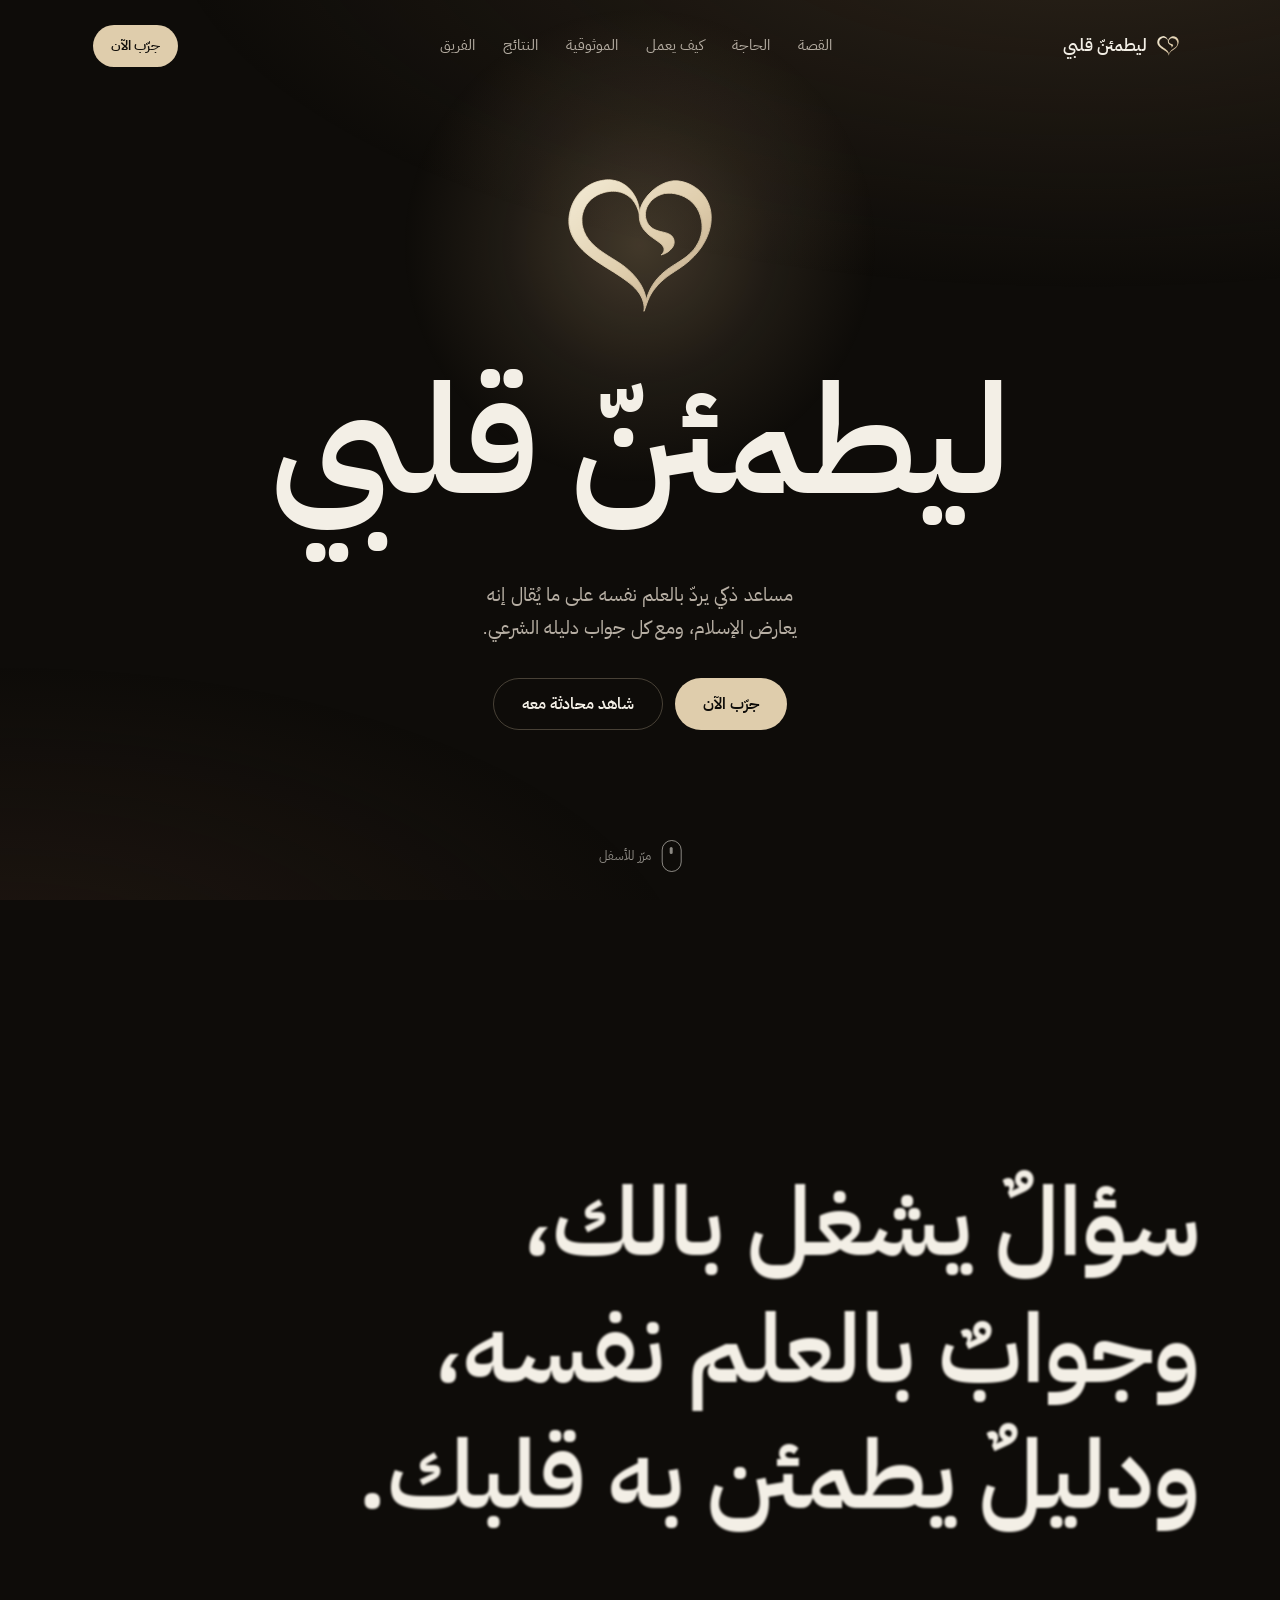
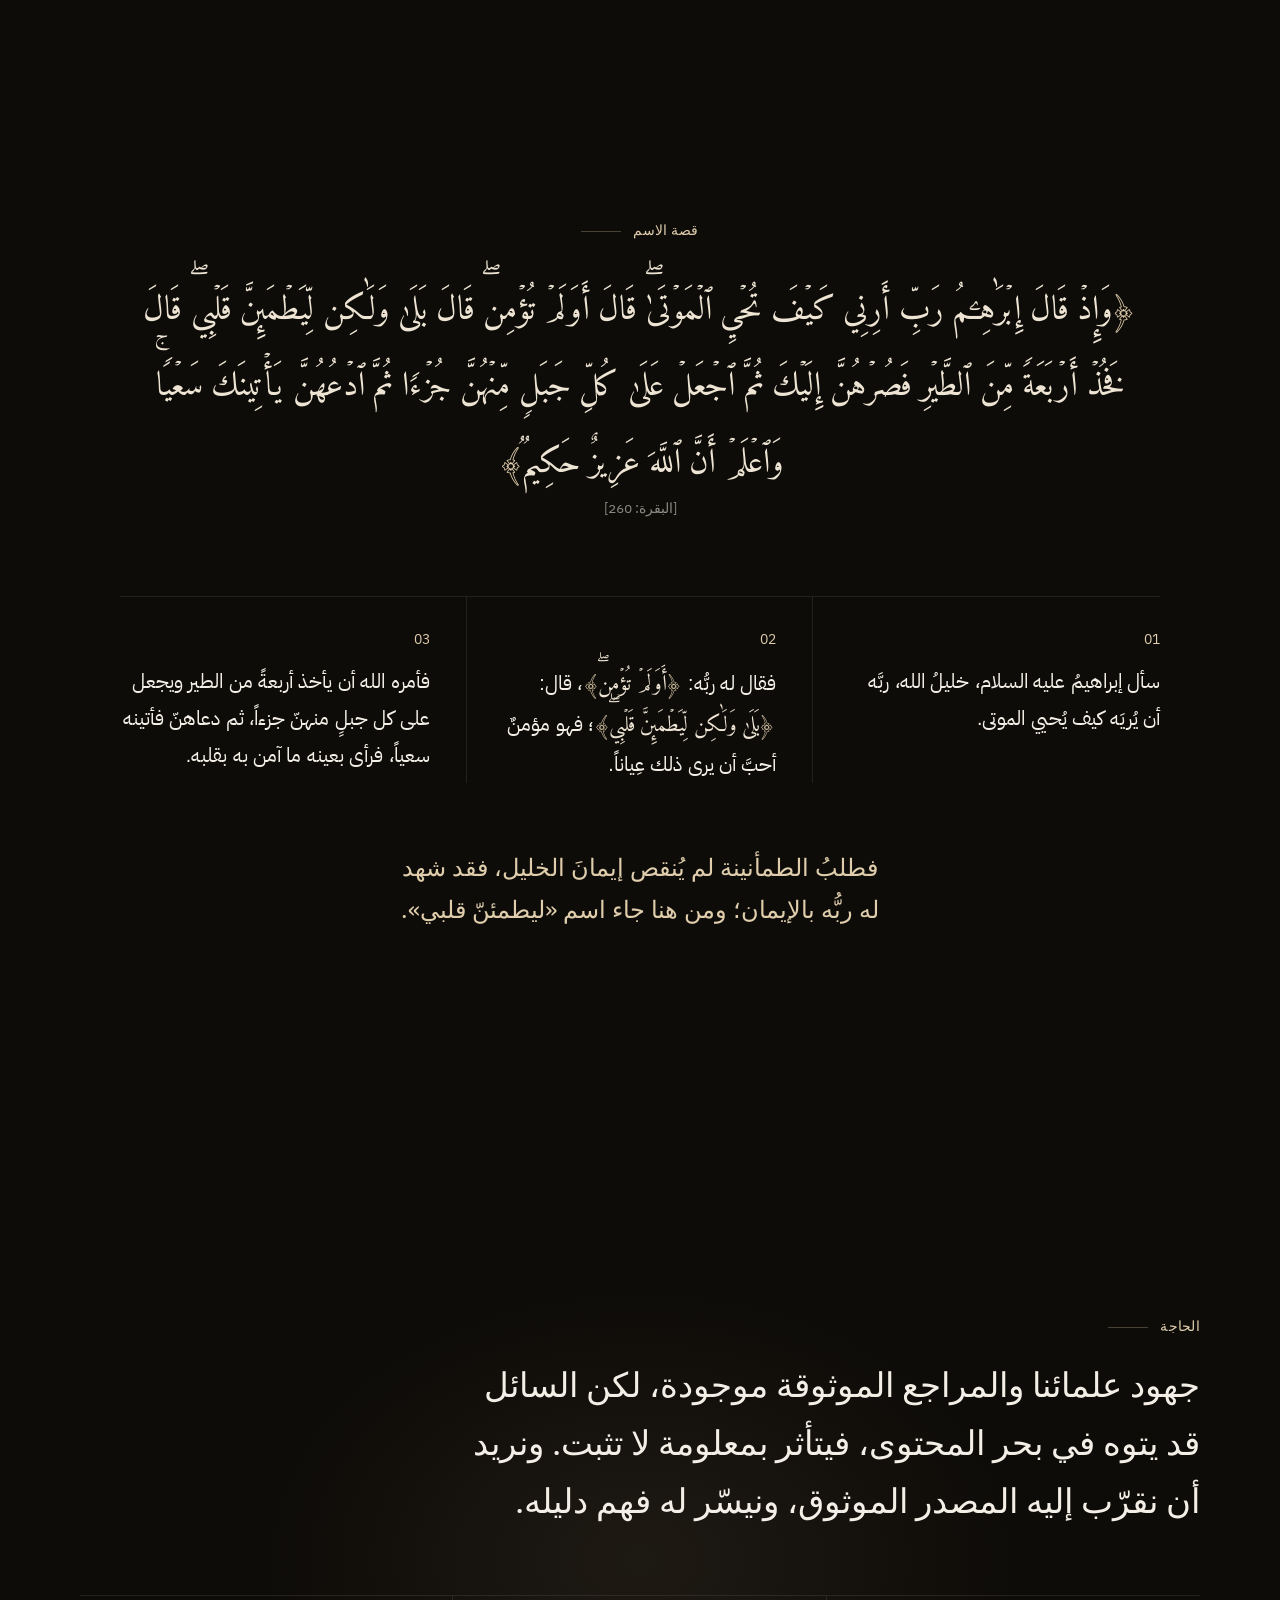
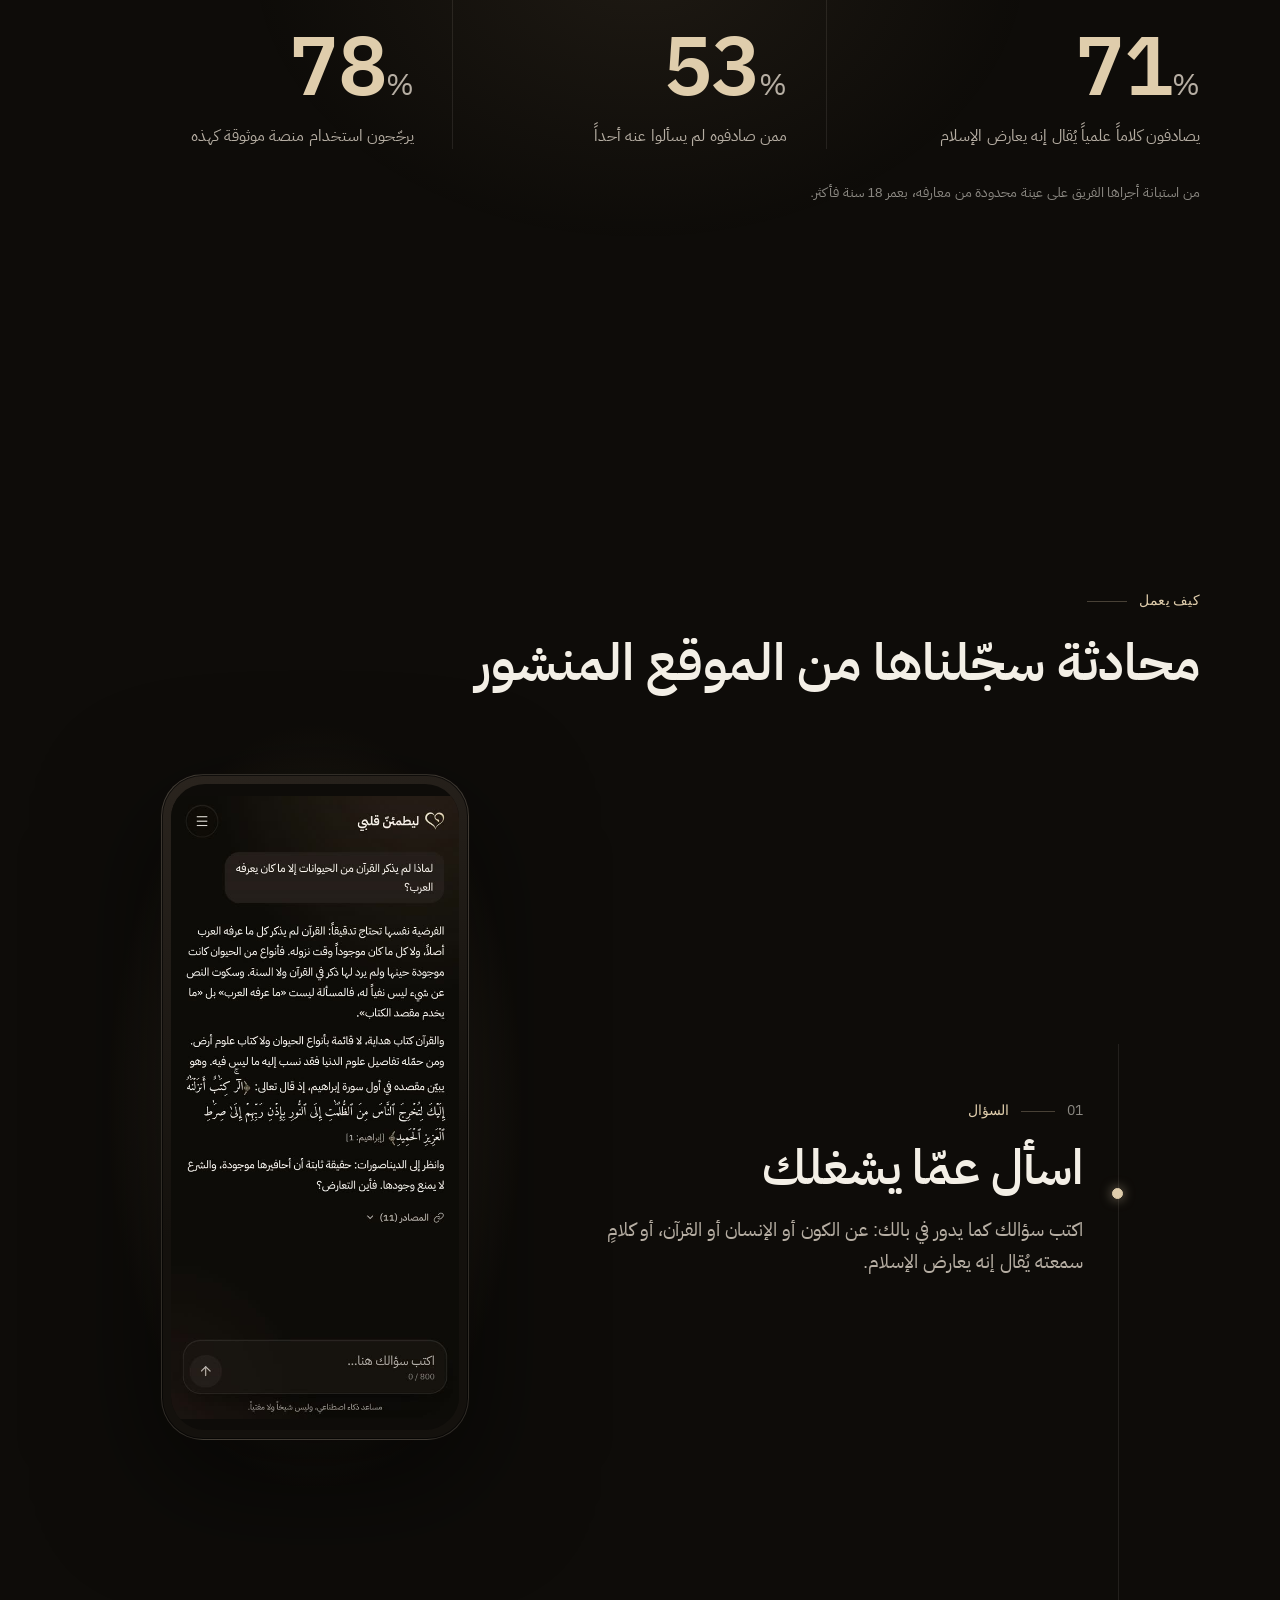
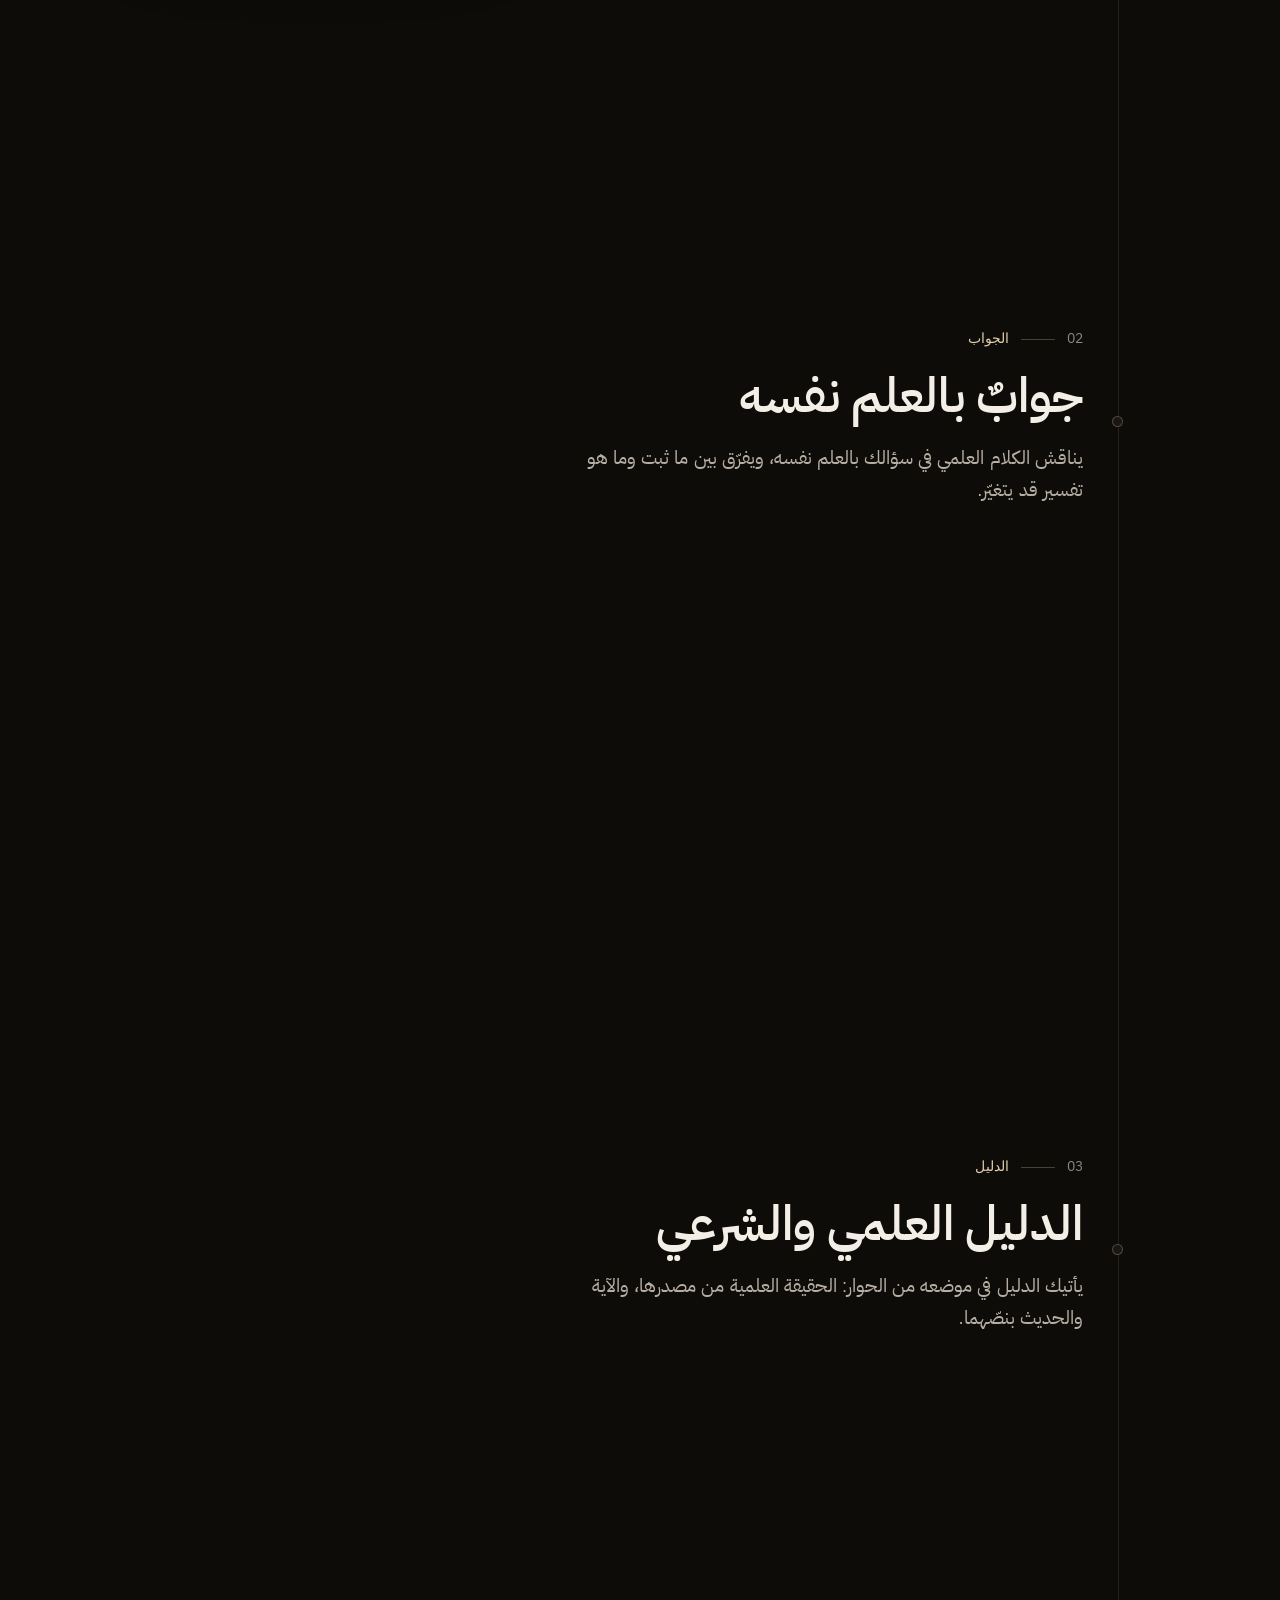
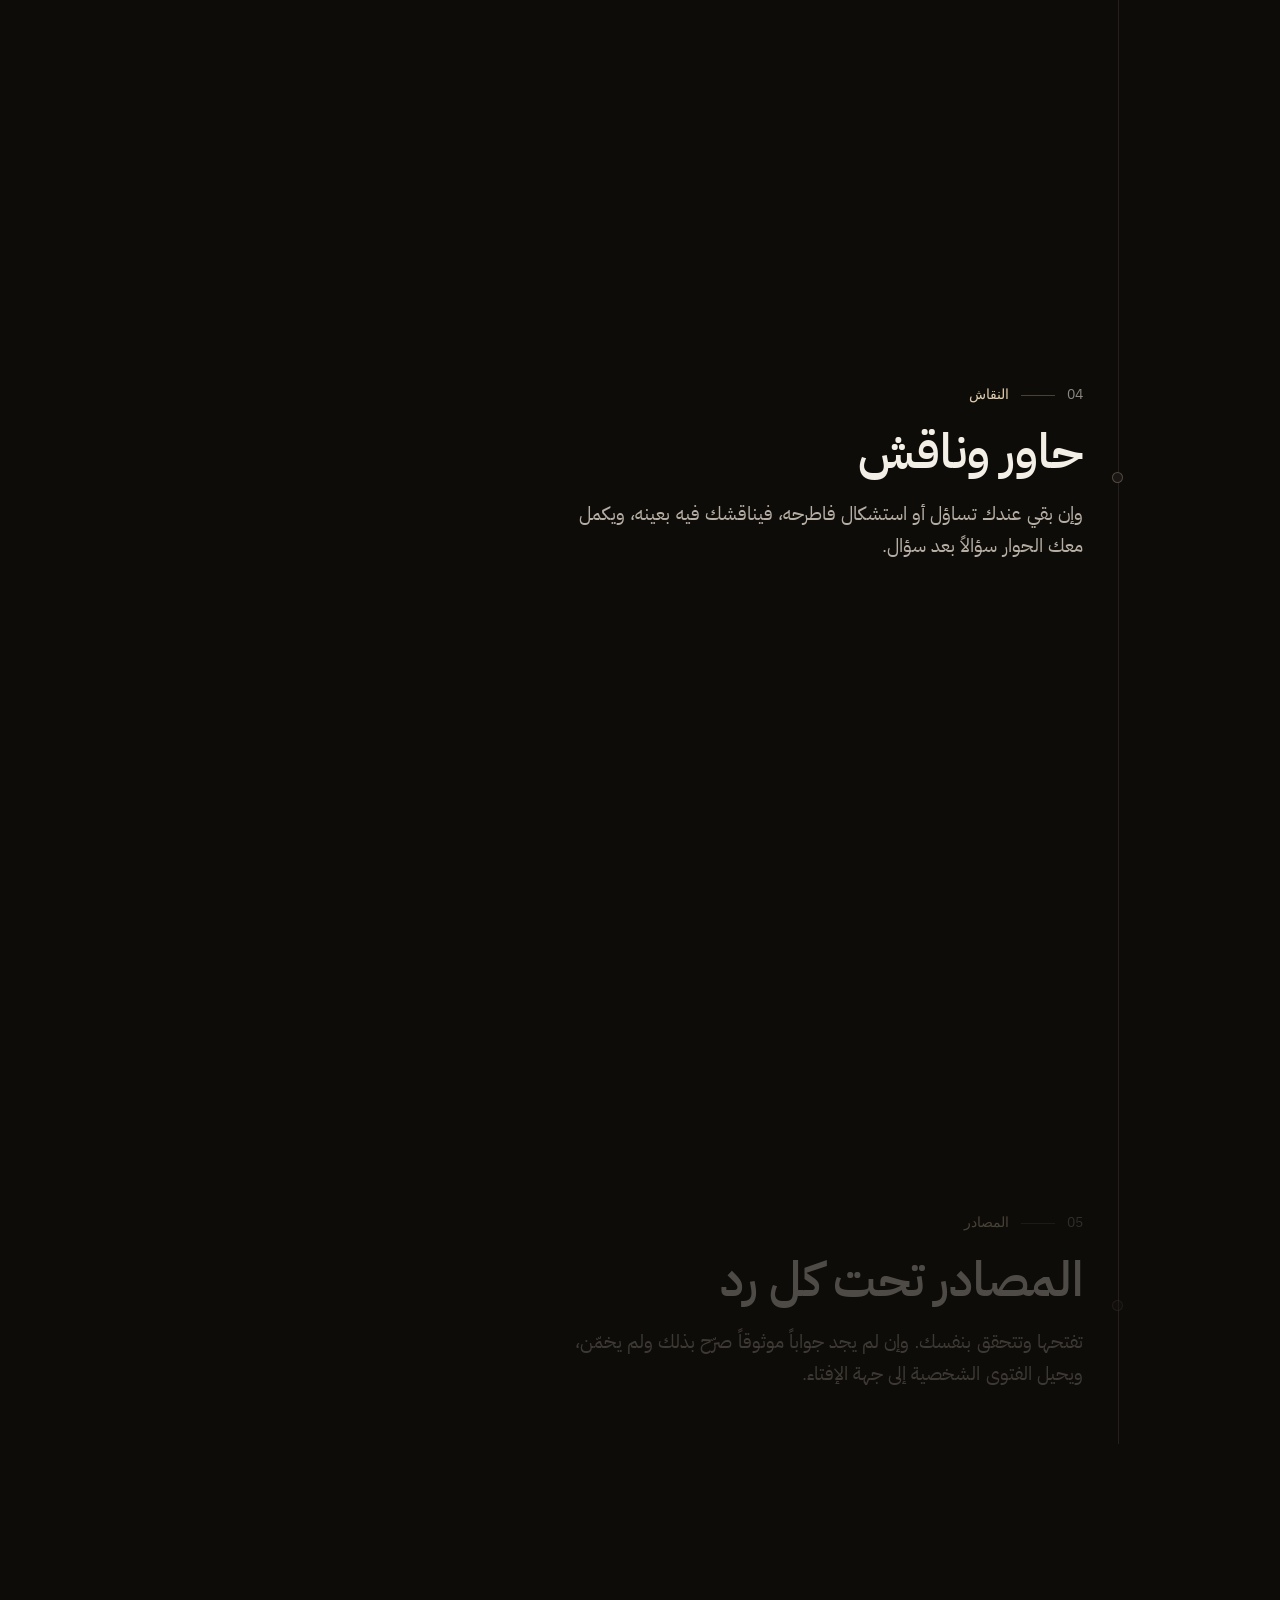
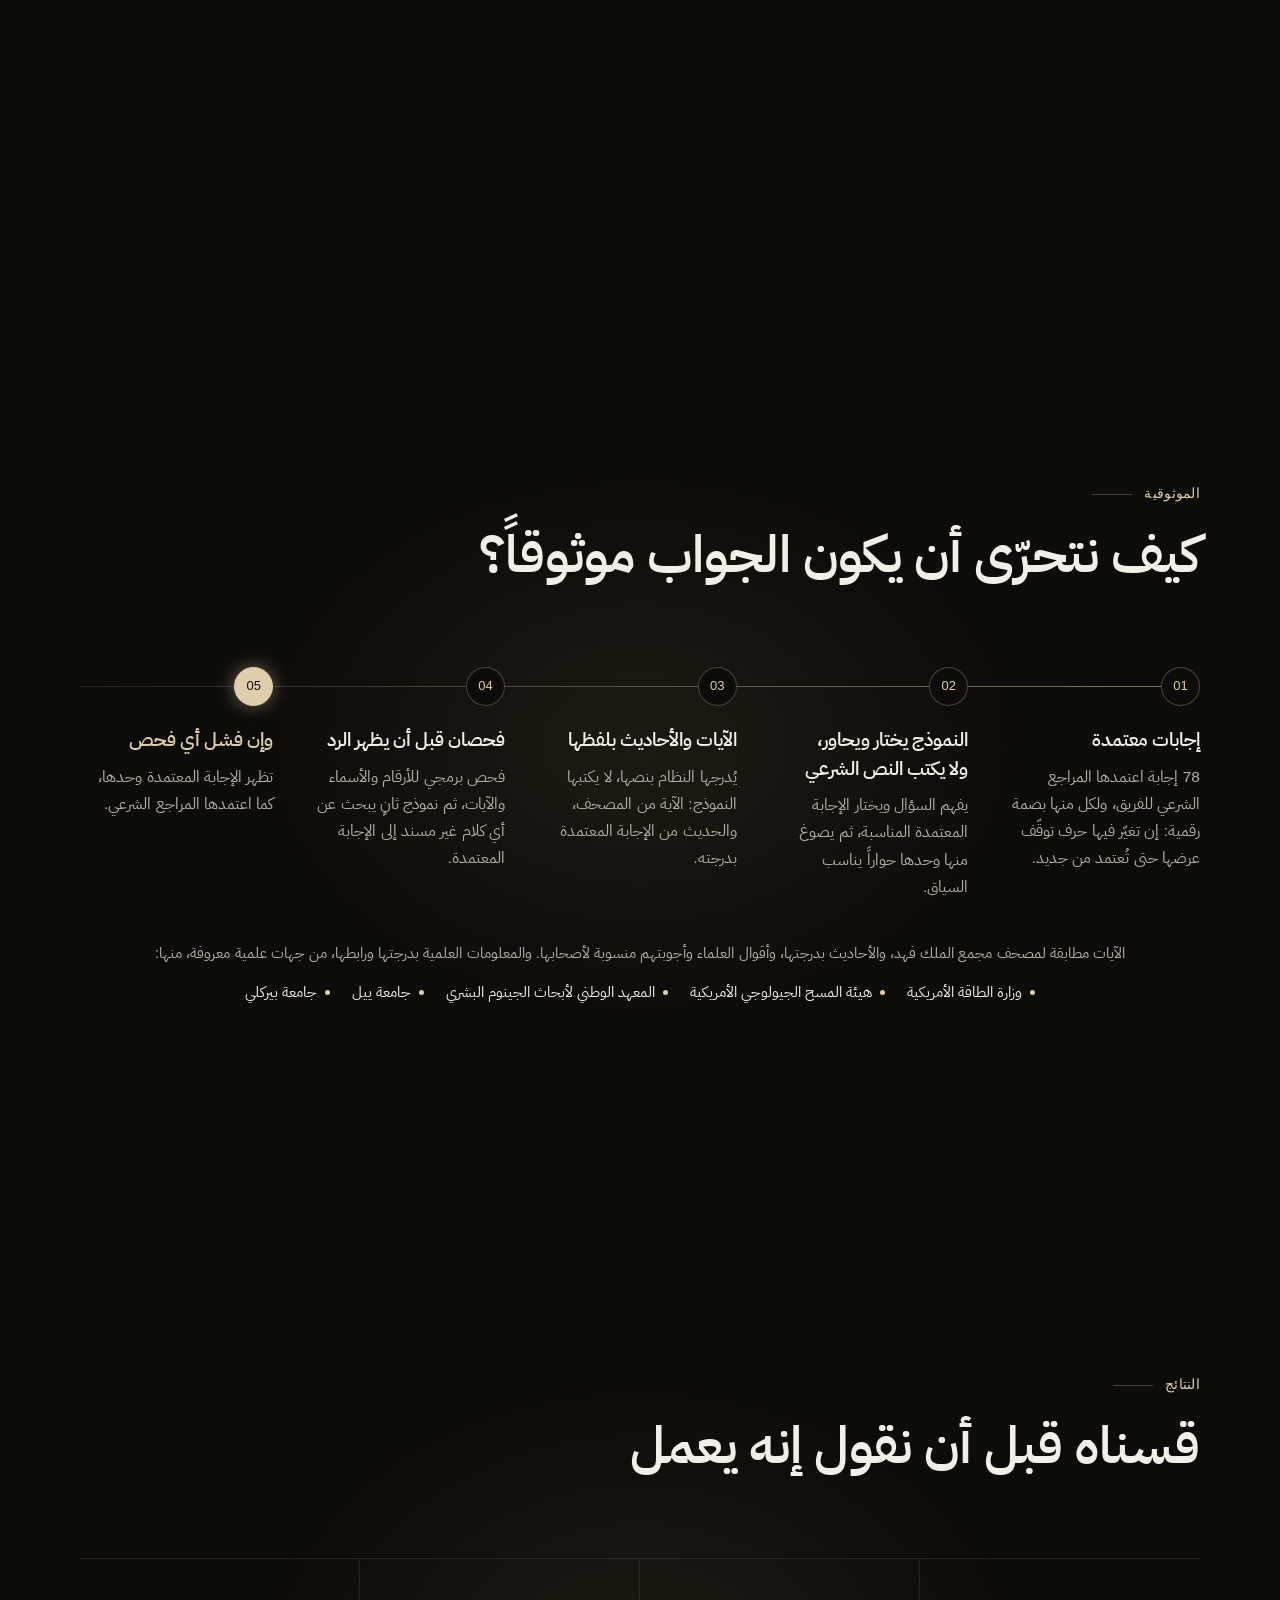
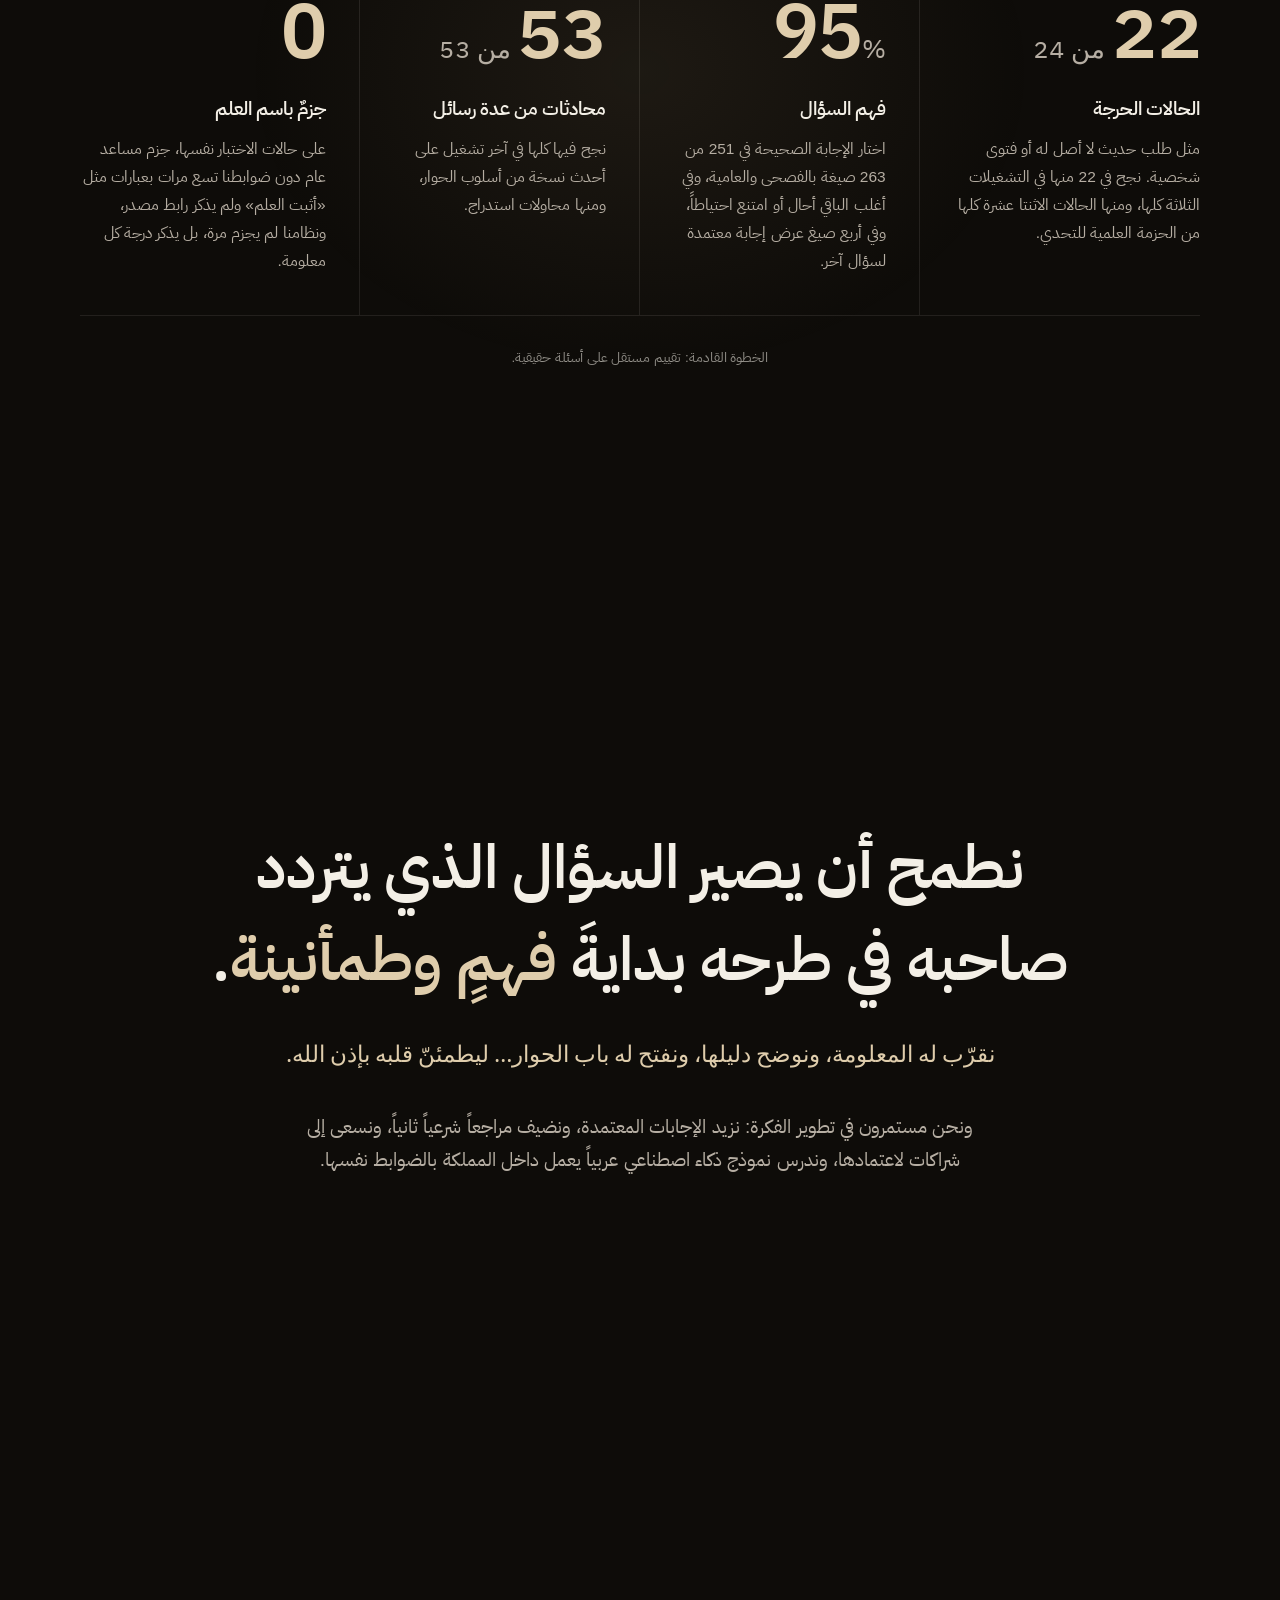
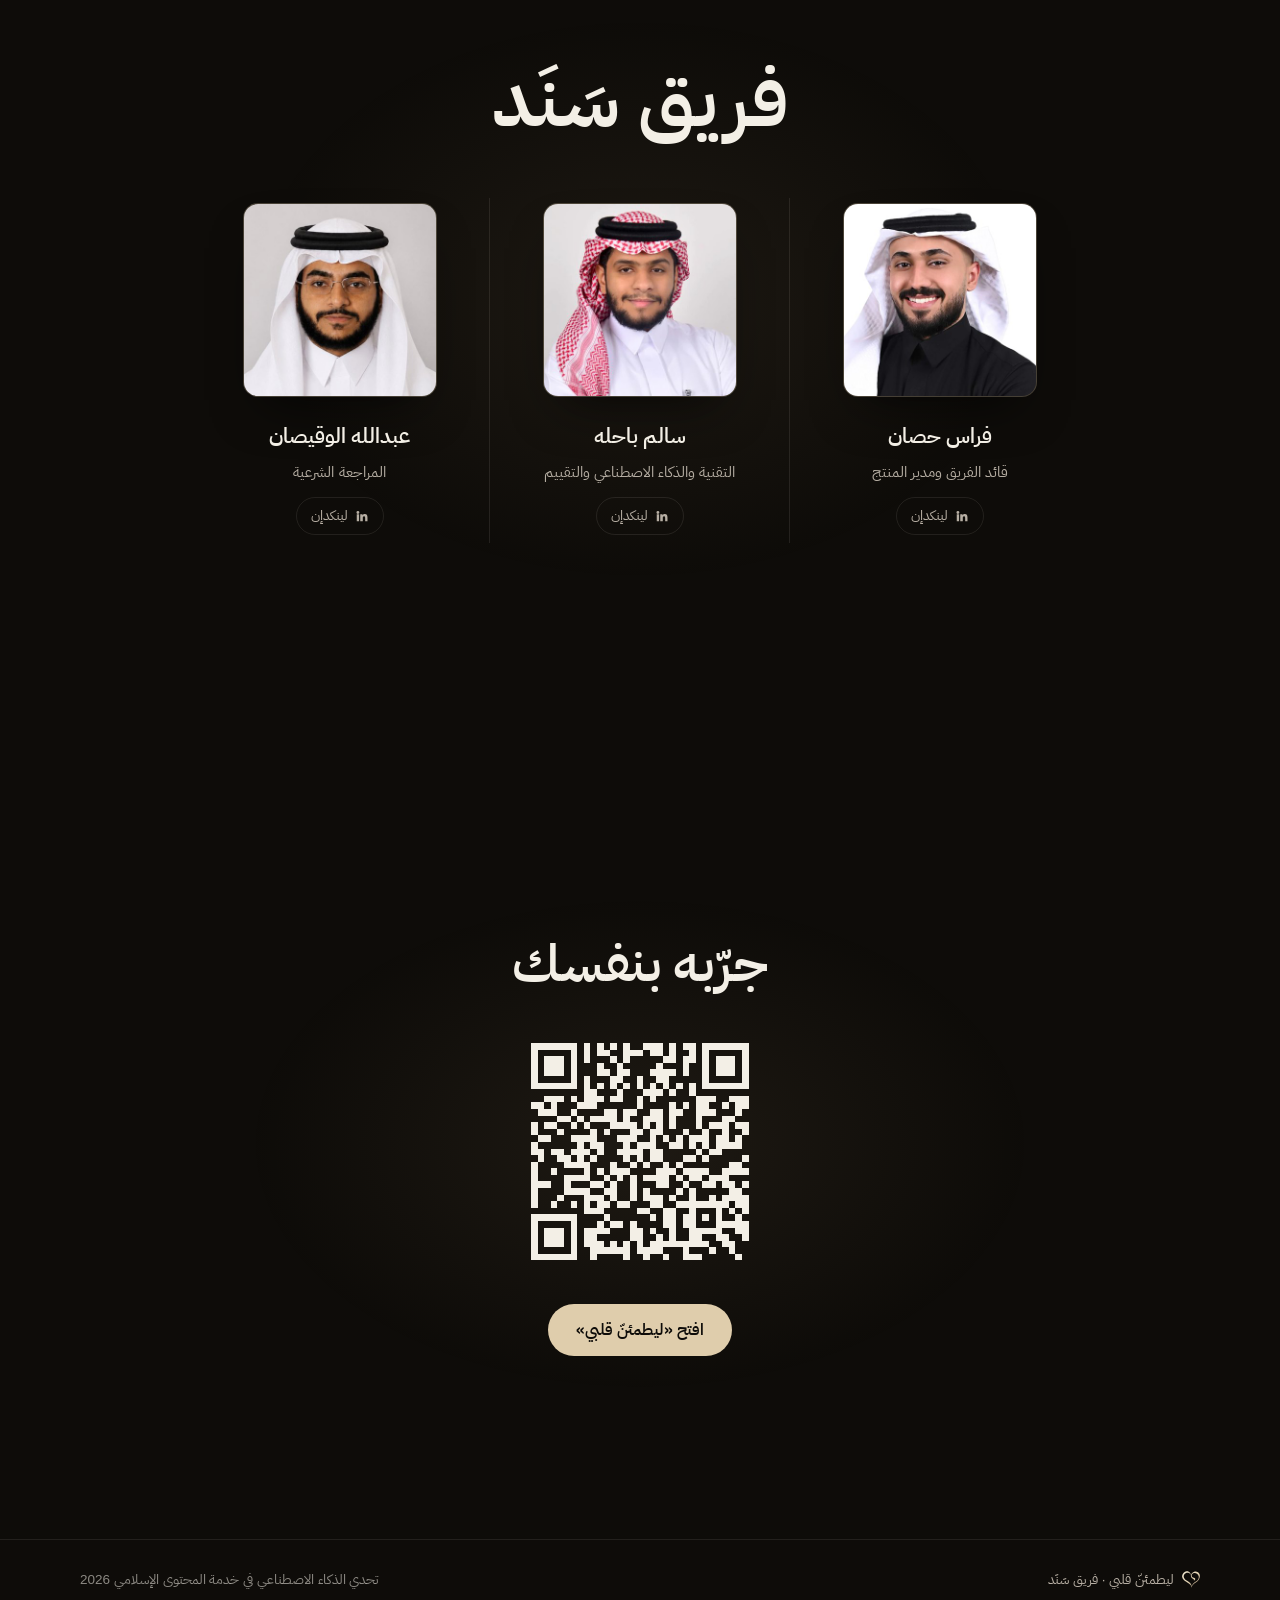
==== static/site/index.html @ 46c36562 "Showcase page at the root; the chat moves to /chat The address on the organizers' QR code (https://l" ====
<!doctype html>
<html lang="ar" dir="rtl">
<head>
<meta charset="utf-8">
<meta name="viewport" content="width=device-width, initial-scale=1, viewport-fit=cover">
<meta name="theme-color" content="#0E0C09">
<meta name="color-scheme" content="dark">
<title>ليطمئنّ قلبي · فريق سَنَد</title>
<meta name="description" content="«ليطمئنّ قلبي» مساعد ذكي يردّ بالعلم نفسه على ما يُقال إنه يعارض الإسلام، ومع كل جواب دليله الشرعي.">
<meta property="og:title" content="ليطمئنّ قلبي">
<meta property="og:description" content="مساعد ذكي يردّ بالعلم نفسه على ما يُقال إنه يعارض الإسلام، ومع كل جواب دليله الشرعي.">
<meta property="og:type" content="website">
<meta property="og:url" content="https://ltq-app.onrender.com/">
<meta property="og:locale" content="ar_SA">
<meta property="og:image" content="https://ltq-app.onrender.com/static/site/assets/og.jpg">
<meta name="twitter:card" content="summary_large_image">
<link rel="icon" href="/static/site/assets/logo.svg" type="image/svg+xml">
<link rel="preload" href="/static/site/assets/fonts/IBMPlexSansArabic-600-arabic.woff2" as="font" type="font/woff2" crossorigin>
<link rel="preload" href="/static/site/assets/fonts/AmiriQuran-400-arabic.woff2" as="font" type="font/woff2" crossorigin>
<link rel="stylesheet" href="/static/site/site.css">
<script src="/static/site/site.js" defer></script>
</head>
<body>

<header class="nav" id="nav">
  <a class="nav-brand" href="#top" aria-label="ليطمئنّ قلبي، إلى الأعلى">
    <img src="/static/site/assets/logo.svg" alt="" width="22" height="20">
    <span>ليطمئنّ قلبي</span>
  </a>
  <nav class="nav-links" aria-label="أقسام الصفحة">
    <a href="#story">القصة</a>
    <a href="#need">الحاجة</a>
    <a href="#how">كيف يعمل</a>
    <a href="#trust">الموثوقية</a>
    <a href="#results">النتائج</a>
    <a href="#team">الفريق</a>
  </nav>
  <a class="btn btn-gold btn-sm" href="/chat">جرّب الآن</a>
</header>

<main>

<!-- 1 · hero -->
<section class="hero" id="top">
  <canvas class="motes" id="motes" aria-hidden="true"></canvas>
  <div class="hero-in">
    <div class="mark" aria-hidden="true">
      <div class="glow"></div>
      <svg class="heart" viewBox="0 0 100 92.4">
        <defs>
          <linearGradient id="hg" x1="0" y1="0" x2="1" y2="1">
            <stop offset="0" stop-color="#F3EBD5"/><stop offset=".55" stop-color="#DFCDAC"/><stop offset="1" stop-color="#B8A082"/>
          </linearGradient>
        </defs>
        <path class="heart-line" pathLength="1" d="M52.8 91.7C52.9 91 53 89.8 52.9 88.8C52.5 84.6 50.9 80.8 47.8 77.2C46.2 75.4 43.7 73 41.2 71.2C38.7 69.2 33 65.4 27.2 61.9C18.9 56.7 13.9 53.1 10.2 49.4C4.7 43.9 1.8 38.6 0.8 32.5C0.6 31.2 0.5 28 0.7 26.6C1.4 19.6 4.7 12.6 9.4 8.2C13.8 4 19.2 1.5 25.5 0.7C26.9 0.5 29.2 0.5 30.5 0.7C31.8 0.9 33.6 1.3 34.3 1.5C34.6 1.6 35 1.8 35.2 1.8C38.4 3 41.8 5.5 44.1 8.4C47.2 12.3 49.2 17.3 49.5 21.9C49.5 23.4 49.6 23.5 49.8 22.6C49.8 22.2 50 21.4 50.1 20.9C52.8 11.6 62.2 3.1 71.6 1.5C77 0.6 83.4 2.3 88.6 6C90.2 7.1 90.6 7.4 92.1 8.9C100.9 17.7 101.9 31.3 94.5 44.3C94 45.2 93.5 46 93.4 46.1C93.3 46.3 93 46.8 92.7 47.3C89.9 51.5 85.6 56.1 80.7 59.7C79.7 60.4 77.2 62.2 75.8 63.1C70.6 66.5 68.9 67.7 66.4 69.8C65 70.9 62.9 73 62 74.1C58 78.6 56.2 81.8 53.9 88.8C53 91.4 52.7 92.3 52.8 91.7ZM54.7 82.6C57.4 74.1 62.1 67.8 69.4 62.5C70.7 61.6 72.5 60.3 74.7 59C80.5 55.4 82.6 53.8 85.2 51.3C87 49.4 87.7 48.6 88.9 46.8C91 43.7 92.3 40.5 92.9 36.5C93 35.7 93.1 34.9 93.1 33C93 30.6 93 30.4 92.7 28.8C92 24.5 90.4 20.9 87.9 18C84 13.3 78.2 10.4 71.8 9.9C70.4 9.8 68.6 9.9 67 10.1C64 10.7 60.8 12.3 58.4 14.5C57 15.9 55.4 18.1 54.7 19.8C52.8 24.5 53.7 29.5 57 32.9C59.1 34.9 61.4 35.9 66.1 36.9C68.9 37.5 70.5 38.2 71.8 39.3C73.7 41.2 74.3 44 73.1 46.5C72.3 48.3 70 50.5 67.7 51.6C67 52 65.4 52.5 65 52.6L64.6 52.7L65.1 52.4C65.6 52 66.1 51.3 66.4 50.6C66.7 50.1 66.7 50 66.7 49.2C66.7 48.3 66.7 48.2 66.4 47.5C65.5 45.7 64.2 44.5 60.5 42C55.1 38.3 52.6 35.8 50.9 32.2C50 30.1 49.6 28.6 49.5 25.7C49.4 23.8 49.3 23.1 48.6 21.3C46.3 14.3 40.9 9.6 34.1 8.7C32.9 8.5 30.4 8.5 29.1 8.6C26.9 8.8 24.5 9.4 22.6 10.2C16.1 12.8 11.7 17.7 10.2 23.9C9.7 25.9 9.6 26.7 9.7 29C9.7 31.1 9.8 31.9 10.3 33.8C11.2 37.4 13.4 41.3 16.4 44.4C19.7 47.8 22.8 50.2 30.8 55.2C35.7 58.2 38.6 60.2 40.8 62.1C42.1 63.2 44.4 65.4 45.1 66.1C45.4 66.5 45.9 67 46.1 67.3C47.4 68.7 49.4 71.4 50.5 73.3C52.4 76.6 53.7 80.1 54.1 82.9C54.2 83.4 54.3 83.8 54.3 83.8C54.3 83.8 54.5 83.2 54.7 82.6Z"/>
        <path class="heart-fill" fill="url(#hg)" fill-rule="evenodd" d="M52.8 91.7C52.9 91 53 89.8 52.9 88.8C52.5 84.6 50.9 80.8 47.8 77.2C46.2 75.4 43.7 73 41.2 71.2C38.7 69.2 33 65.4 27.2 61.9C18.9 56.7 13.9 53.1 10.2 49.4C4.7 43.9 1.8 38.6 0.8 32.5C0.6 31.2 0.5 28 0.7 26.6C1.4 19.6 4.7 12.6 9.4 8.2C13.8 4 19.2 1.5 25.5 0.7C26.9 0.5 29.2 0.5 30.5 0.7C31.8 0.9 33.6 1.3 34.3 1.5C34.6 1.6 35 1.8 35.2 1.8C38.4 3 41.8 5.5 44.1 8.4C47.2 12.3 49.2 17.3 49.5 21.9C49.5 23.4 49.6 23.5 49.8 22.6C49.8 22.2 50 21.4 50.1 20.9C52.8 11.6 62.2 3.1 71.6 1.5C77 0.6 83.4 2.3 88.6 6C90.2 7.1 90.6 7.4 92.1 8.9C100.9 17.7 101.9 31.3 94.5 44.3C94 45.2 93.5 46 93.4 46.1C93.3 46.3 93 46.8 92.7 47.3C89.9 51.5 85.6 56.1 80.7 59.7C79.7 60.4 77.2 62.2 75.8 63.1C70.6 66.5 68.9 67.7 66.4 69.8C65 70.9 62.9 73 62 74.1C58 78.6 56.2 81.8 53.9 88.8C53 91.4 52.7 92.3 52.8 91.7ZM54.7 82.6C57.4 74.1 62.1 67.8 69.4 62.5C70.7 61.6 72.5 60.3 74.7 59C80.5 55.4 82.6 53.8 85.2 51.3C87 49.4 87.7 48.6 88.9 46.8C91 43.7 92.3 40.5 92.9 36.5C93 35.7 93.1 34.9 93.1 33C93 30.6 93 30.4 92.7 28.8C92 24.5 90.4 20.9 87.9 18C84 13.3 78.2 10.4 71.8 9.9C70.4 9.8 68.6 9.9 67 10.1C64 10.7 60.8 12.3 58.4 14.5C57 15.9 55.4 18.1 54.7 19.8C52.8 24.5 53.7 29.5 57 32.9C59.1 34.9 61.4 35.9 66.1 36.9C68.9 37.5 70.5 38.2 71.8 39.3C73.7 41.2 74.3 44 73.1 46.5C72.3 48.3 70 50.5 67.7 51.6C67 52 65.4 52.5 65 52.6L64.6 52.7L65.1 52.4C65.6 52 66.1 51.3 66.4 50.6C66.7 50.1 66.7 50 66.7 49.2C66.7 48.3 66.7 48.2 66.4 47.5C65.5 45.7 64.2 44.5 60.5 42C55.1 38.3 52.6 35.8 50.9 32.2C50 30.1 49.6 28.6 49.5 25.7C49.4 23.8 49.3 23.1 48.6 21.3C46.3 14.3 40.9 9.6 34.1 8.7C32.9 8.5 30.4 8.5 29.1 8.6C26.9 8.8 24.5 9.4 22.6 10.2C16.1 12.8 11.7 17.7 10.2 23.9C9.7 25.9 9.6 26.7 9.7 29C9.7 31.1 9.8 31.9 10.3 33.8C11.2 37.4 13.4 41.3 16.4 44.4C19.7 47.8 22.8 50.2 30.8 55.2C35.7 58.2 38.6 60.2 40.8 62.1C42.1 63.2 44.4 65.4 45.1 66.1C45.4 66.5 45.9 67 46.1 67.3C47.4 68.7 49.4 71.4 50.5 73.3C52.4 76.6 53.7 80.1 54.1 82.9C54.2 83.4 54.3 83.8 54.3 83.8C54.3 83.8 54.5 83.2 54.7 82.6Z"/>
      </svg>
    </div>
    <h1 class="title">ليطمئنّ قلبي</h1>
    <p class="lede">مساعد ذكي يردّ بالعلم نفسه على ما يُقال إنه يعارض الإسلام، ومع كل جواب دليله الشرعي.</p>
    <div class="cta">
      <a class="btn btn-gold" href="/chat">جرّب الآن</a>
      <a class="btn btn-ghost" href="#how">شاهد محادثة معه</a>
    </div>
  </div>
  <a class="scroll-cue" href="#idea"><span class="mouse"><span></span></span>مرّر للأسفل</a>
</section>

<!-- 2 · three lines that light up -->
<section class="lines" id="idea" data-lines>
  <div class="lines-in">
    <p class="line" data-line>سؤالٌ يشغل بالك،</p>
    <p class="line" data-line>وجوابٌ بالعلم نفسه،</p>
    <p class="line line-gold" data-line>ودليلٌ يطمئن به قلبك.</p>
  </div>
</section>

<!-- 2b · the story of the name: the whole verse, then the story in order -->
<section class="sec story" id="story">
  <div class="wrap">
    <h2 class="eyebrow" data-reveal>قصة الاسم</h2>
    <p class="story-verse" data-reveal><span class="orn">﴿</span>وَإِذۡ قَالَ إِبۡرَٰهِـۧمُ رَبِّ أَرِنِي كَيۡفَ تُحۡيِ ٱلۡمَوۡتَىٰۖ قَالَ أَوَلَمۡ تُؤۡمِنۖ قَالَ بَلَىٰ وَلَٰكِن لِّيَطۡمَئِنَّ قَلۡبِيۖ قَالَ فَخُذۡ أَرۡبَعَةࣰ مِّنَ ٱلطَّيۡرِ فَصُرۡهُنَّ إِلَيۡكَ ثُمَّ ٱجۡعَلۡ عَلَىٰ كُلِّ جَبَلࣲ مِّنۡهُنَّ جُزۡءࣰا ثُمَّ ٱدۡعُهُنَّ يَأۡتِينَكَ سَعۡيࣰاۚ وَٱعۡلَمۡ أَنَّ ٱللَّهَ عَزِيزٌ حَكِيمࣱ<span class="orn">﴾</span><span class="ref">[البقرة: 260]</span></p>
    <ol class="story-beats">
      <li data-reveal><span class="beat-n">01</span><p>سأل إبراهيمُ عليه السلام، خليلُ الله، ربَّه أن يُريَه كيف يُحيي الموتى.</p></li>
      <li data-reveal><span class="beat-n">02</span><p>فقال له ربُّه: <span class="q"><span class="orn">﴿</span>أَوَلَمۡ تُؤۡمِنۖ<span class="orn">﴾</span></span>، قال: <span class="q"><span class="orn">﴿</span>بَلَىٰ وَلَٰكِن لِّيَطۡمَئِنَّ قَلۡبِيۖ<span class="orn">﴾</span></span>؛ فهو مؤمنٌ أحبَّ أن يرى ذلك عِياناً.</p></li>
      <li data-reveal><span class="beat-n">03</span><p>فأمره الله أن يأخذ أربعةً من الطير ويجعل على كل جبلٍ منهنّ جزءاً، ثم دعاهنّ فأتينه سعياً، فرأى بعينه ما آمن به بقلبه.</p></li>
    </ol>
    <p class="story-close" data-reveal>فطلبُ الطمأنينة لم يُنقص إيمانَ الخليل، فقد شهد له ربُّه بالإيمان؛ ومن هنا جاء اسم «ليطمئنّ قلبي».</p>
  </div>
</section>

<!-- 3 · the need -->
<section class="sec" id="need">
  <div class="wrap">
    <div class="need" data-reveal>
      <h2 class="eyebrow">الحاجة</h2>
      <p class="need-text">جهود علمائنا والمراجع الموثوقة موجودة، لكن السائل قد يتوه في بحر المحتوى، فيتأثر بمعلومة لا تثبت. ونريد أن نقرّب إليه المصدر الموثوق، ونيسّر له فهم دليله.</p>
      <div class="stats">
        <div class="stat"><b><span data-count="71">71</span><small class="pct">%</small></b><span>يصادفون كلاماً علمياً يُقال إنه يعارض الإسلام</span></div>
        <div class="stat"><b><span data-count="53">53</span><small class="pct">%</small></b><span>ممن صادفوه لم يسألوا عنه أحداً</span></div>
        <div class="stat"><b><span data-count="78">78</span><small class="pct">%</small></b><span>يرجّحون استخدام منصة موثوقة كهذه</span></div>
      </div>
      <p class="fine">من استبانة أجراها الفريق على عينة محدودة من معارفه، بعمر 18 سنة فأكثر.</p>
    </div>
  </div>
</section>

<!-- 4 · how it works: the real recorded conversation beside the steps -->
<section class="sec how" id="how">
  <div class="wrap">
    <div class="sec-head" data-reveal>
      <p class="eyebrow">كيف يعمل</p>
      <h2>محادثة سجّلناها من الموقع المنشور</h2>
    </div>
    <div class="how-grid">
      <div class="steps">
        <article class="step" data-step data-t="10" data-end="13.6">
          <div class="step-body">
            <p class="step-n"><span>01</span>السؤال</p>
            <h3>اسأل عمّا يشغلك</h3>
            <p>اكتب سؤالك كما يدور في بالك: عن الكون أو الإنسان أو القرآن، أو كلامٍ سمعته يُقال إنه يعارض الإسلام.</p>
          </div>
        </article>
        <article class="step" data-step data-t="14.5" data-end="18.3">
          <div class="step-body">
            <p class="step-n"><span>02</span>الجواب</p>
            <h3>جوابٌ بالعلم نفسه</h3>
            <p>يناقش الكلام العلمي في سؤالك بالعلم نفسه، ويفرّق بين ما ثبت وما هو تفسير قد يتغيّر.</p>
          </div>
        </article>
        <article class="step" data-step data-t="18.5" data-end="21.8">
          <div class="step-body">
            <p class="step-n"><span>03</span>الدليل</p>
            <h3>الدليل العلمي والشرعي</h3>
            <p>يأتيك الدليل في موضعه من الحوار: الحقيقة العلمية من مصدرها، والآية والحديث بنصّهما.</p>
          </div>
        </article>
        <article class="step" data-step data-t="22" data-end="34">
          <div class="step-body">
            <p class="step-n"><span>04</span>النقاش</p>
            <h3>حاور وناقش</h3>
            <p>وإن بقي عندك تساؤل أو استشكال فاطرحه، فيناقشك فيه بعينه، ويكمل معك الحوار سؤالاً بعد سؤال.</p>
          </div>
        </article>
        <article class="step" data-step data-t="36.6" data-end="40.5">
          <div class="step-body">
            <p class="step-n"><span>05</span>المصادر</p>
            <h3>المصادر تحت كل رد</h3>
            <p>تفتحها وتتحقق بنفسك. وإن لم يجد جواباً موثوقاً صرّح بذلك ولم يخمّن، ويحيل الفتوى الشخصية إلى جهة الإفتاء.</p>
          </div>
        </article>
      </div>
      <div class="stage">
        <div class="phone">
          <video id="demo" data-src="/static/site/assets/demo.mp4" poster="/static/site/assets/demo-poster.jpg" muted playsinline preload="none" aria-label="تسجيل محادثة من الموقع المنشور"></video>
        </div>
      </div>
    </div>
  </div>
</section>

<!-- 5 · trust -->
<section class="sec" id="trust">
  <div class="wrap">
    <div class="sec-head" data-reveal>
      <p class="eyebrow">الموثوقية</p>
      <h2>كيف نتحرّى أن يكون الجواب موثوقاً؟</h2>
    </div>
    <ol class="flow">
      <li class="flow-card" data-reveal><span class="flow-n">01</span><h3>إجابات معتمدة</h3><p>78 إجابة اعتمدها المراجع الشرعي للفريق، ولكل منها بصمة رقمية: إن تغيّر فيها حرف توقّف عرضها حتى تُعتمد من جديد.</p></li>
      <li class="flow-card" data-reveal><span class="flow-n">02</span><h3>النموذج يختار ويحاور، ولا يكتب النص الشرعي</h3><p>يفهم السؤال ويختار الإجابة المعتمدة المناسبة، ثم يصوغ منها وحدها حواراً يناسب السياق.</p></li>
      <li class="flow-card" data-reveal><span class="flow-n">03</span><h3>الآيات والأحاديث بلفظها</h3><p>يُدرجها النظام بنصها، لا يكتبها النموذج: الآية من المصحف، والحديث من الإجابة المعتمدة بدرجته.</p></li>
      <li class="flow-card" data-reveal><span class="flow-n">04</span><h3>فحصان قبل أن يظهر الرد</h3><p>فحص برمجي للأرقام والأسماء والآيات، ثم نموذج ثانٍ يبحث عن أي كلام غير مسند إلى الإجابة المعتمدة.</p></li>
      <li class="flow-card flow-last" data-reveal><span class="flow-n">05</span><h3>وإن فشل أي فحص</h3><p>تظهر الإجابة المعتمدة وحدها، كما اعتمدها المراجع الشرعي.</p></li>
    </ol>
    <div class="sources" data-reveal>
      <p>الآيات مطابقة لمصحف مجمع الملك فهد، والأحاديث بدرجتها، وأقوال العلماء وأجوبتهم منسوبة لأصحابها. والمعلومات العلمية بدرجتها ورابطها، من جهات علمية معروفة، منها:</p>
      <ul class="chips">
        <li>وزارة الطاقة الأمريكية</li>
        <li>هيئة المسح الجيولوجي الأمريكية</li>
        <li>المعهد الوطني لأبحاث الجينوم البشري</li>
        <li>جامعة ييل</li>
        <li>جامعة بيركلي</li>
      </ul>
    </div>
  </div>
</section>

<!-- 6 · results -->
<section class="sec" id="results">
  <div class="wrap">
    <div class="sec-head" data-reveal>
      <p class="eyebrow">النتائج</p>
      <h2>قسناه قبل أن نقول إنه يعمل</h2>
    </div>
    <div class="metrics">
      <div class="metric" data-reveal><b><span data-count="22">22</span><small> من 24</small></b><h3>الحالات الحرجة</h3><p>مثل طلب حديث لا أصل له أو فتوى شخصية. نجح في 22 منها في التشغيلات الثلاثة كلها، ومنها الحالات الاثنتا عشرة كلها من الحزمة العلمية للتحدي.</p></div>
      <div class="metric" data-reveal><b><span data-count="95">95</span><small class="pct">%</small></b><h3>فهم السؤال</h3><p>اختار الإجابة الصحيحة في 251 من 263 صيغة بالفصحى والعامية، وفي أغلب الباقي أحال أو امتنع احتياطاً، وفي أربع صيغ عرض إجابة معتمدة لسؤال آخر.</p></div>
      <div class="metric" data-reveal><b><span data-count="53">53</span><small> من 53</small></b><h3>محادثات من عدة رسائل</h3><p>نجح فيها كلها في آخر تشغيل على أحدث نسخة من أسلوب الحوار، ومنها محاولات استدراج.</p></div>
      <div class="metric" data-reveal><b><span data-count="0">0</span></b><h3>جزمٌ باسم العلم</h3><p>على حالات الاختبار نفسها، جزم مساعد عام دون ضوابطنا تسع مرات بعبارات مثل «أثبت العلم» ولم يذكر رابط مصدر، ونظامنا لم يجزم مرة، بل يذكر درجة كل معلومة.</p></div>
    </div>
    <p class="fine center" data-reveal>الخطوة القادمة: تقييم مستقل على أسئلة حقيقية.</p>
  </div>
</section>

<!-- 7 · vision -->
<section class="sec vision" id="vision">
  <div class="wrap">
    <h2 class="vision-text" data-reveal>نطمح أن يصير السؤال الذي يتردد صاحبه في طرحه بدايةَ <em>فهمٍ وطمأنينة</em>.</h2>
    <p class="vision-close" data-reveal>نقرّب له المعلومة، ونوضح دليلها، ونفتح له باب الحوار… ليطمئنّ قلبه بإذن الله.</p>
    <p class="vision-sub" data-reveal>ونحن مستمرون في تطوير الفكرة: نزيد الإجابات المعتمدة، ونضيف مراجعاً شرعياً ثانياً، ونسعى إلى شراكات لاعتمادها، وندرس نموذج ذكاء اصطناعي عربياً يعمل داخل المملكة بالضوابط نفسها.</p>
  </div>
</section>

<!-- 8 · team -->
<section class="sec" id="team">
  <div class="wrap">
    <h2 class="team-title" data-reveal>فريق سَنَد</h2>
    <ul class="team">
      <li class="member" data-reveal><img class="avatar" src="/static/site/assets/team/feras.jpg" alt="فراس حصان" width="180" height="180" loading="lazy"><h3>فراس حصان</h3><p>قائد الفريق ومدير المنتج</p><a class="li" href="https://www.linkedin.com/in/feras-hisan" target="_blank" rel="noopener" aria-label="حساب فراس حصان في لينكدإن"><svg class="li-icon" viewBox="0 0 24 24" aria-hidden="true"><path fill="currentColor" d="M4.98 3.5a2.5 2.5 0 1 1 0 5 2.5 2.5 0 0 1 0-5zM3 9h4v12H3zM9 9h3.8v1.7h.05c.53-1 1.83-2.05 3.77-2.05 4.03 0 4.78 2.65 4.78 6.1V21h-4v-5.6c0-1.34-.03-3.06-1.86-3.06-1.87 0-2.15 1.46-2.15 2.96V21H9z"/></svg>لينكدإن</a></li>
      <li class="member" data-reveal><img class="avatar" src="/static/site/assets/team/salem.jpg" alt="سالم باحله" width="180" height="180" loading="lazy"><h3>سالم باحله</h3><p>التقنية والذكاء الاصطناعي والتقييم</p><a class="li" href="https://www.linkedin.com/in/salembah" target="_blank" rel="noopener" aria-label="حساب سالم باحله في لينكدإن"><svg class="li-icon" viewBox="0 0 24 24" aria-hidden="true"><path fill="currentColor" d="M4.98 3.5a2.5 2.5 0 1 1 0 5 2.5 2.5 0 0 1 0-5zM3 9h4v12H3zM9 9h3.8v1.7h.05c.53-1 1.83-2.05 3.77-2.05 4.03 0 4.78 2.65 4.78 6.1V21h-4v-5.6c0-1.34-.03-3.06-1.86-3.06-1.87 0-2.15 1.46-2.15 2.96V21H9z"/></svg>لينكدإن</a></li>
      <li class="member" data-reveal><img class="avatar" src="/static/site/assets/team/abdullah.jpg" alt="عبدالله الوقيصان" width="180" height="180" loading="lazy"><h3>عبدالله الوقيصان</h3><p>المراجعة الشرعية</p><a class="li" href="https://www.linkedin.com/in/abdullah-al-wuqaysan" target="_blank" rel="noopener" aria-label="حساب عبدالله الوقيصان في لينكدإن"><svg class="li-icon" viewBox="0 0 24 24" aria-hidden="true"><path fill="currentColor" d="M4.98 3.5a2.5 2.5 0 1 1 0 5 2.5 2.5 0 0 1 0-5zM3 9h4v12H3zM9 9h3.8v1.7h.05c.53-1 1.83-2.05 3.77-2.05 4.03 0 4.78 2.65 4.78 6.1V21h-4v-5.6c0-1.34-.03-3.06-1.86-3.06-1.87 0-2.15 1.46-2.15 2.96V21H9z"/></svg>لينكدإن</a></li>
    </ul>
  </div>
</section>

<!-- 9 · try it -->
<section class="sec try" id="try">
  <div class="wrap">
    <div class="try-card" data-reveal>
      <h2>جرّبه بنفسك</h2>
      <div class="try-qr" role="img" aria-label="رمز يفتح «ليطمئنّ قلبي» على الجوال"><svg viewBox="0 0 33 33" class="qr"><path class="qrline" stroke="#f3efe6" d="M0 0.5h7m1 0h1m1 0h1m1 0h1m1 0h1m2 0h3m1 0h1m1 0h2m1 0h7m-33 1h1m5 0h1m1 0h1m1 0h2m2 0h3m1 0h2m1 0h1m2 0h1m1 0h1m5 0h1m-33 1h1m1 0h3m1 0h1m1 0h1m3 0h1m1 0h1m5 0h2m1 0h2m1 0h1m1 0h3m1 0h1m-33 1h1m1 0h3m1 0h1m3 0h1m2 0h1m5 0h1m3 0h1m2 0h1m1 0h3m1 0h1m-33 1h1m1 0h3m1 0h1m3 0h2m1 0h2m3 0h4m1 0h1m2 0h1m1 0h3m1 0h1m-33 1h1m5 0h1m1 0h1m3 0h2m2 0h1m2 0h2m5 0h1m5 0h1m-33 1h7m1 0h1m1 0h1m1 0h1m1 0h1m1 0h1m1 0h1m1 0h1m1 0h1m1 0h1m1 0h7m-25 1h2m3 0h1m3 0h3m1 0h1m2 0h1m-23 1h3m1 0h1m1 0h3m1 0h2m2 0h1m1 0h1m6 0h3m2 0h3m-33 1h2m1 0h1m3 0h3m6 0h1m4 0h1m1 0h1m1 0h2m2 0h1m1 0h2m-32 1h3m2 0h1m4 0h2m1 0h2m2 0h2m1 0h2m2 0h3m3 0h1m-28 1h2m1 0h1m1 0h4m1 0h1m2 0h3m1 0h1m3 0h1m3 0h2m-31 1h1m1 0h2m2 0h1m1 0h1m3 0h4m1 0h1m1 0h1m1 0h1m3 0h1m1 0h3m1 0h2m-33 1h1m3 0h1m4 0h1m1 0h1m3 0h2m1 0h2m3 0h1m2 0h1m2 0h1m2 0h1m-32 1h2m3 0h4m3 0h3m2 0h1m1 0h1m1 0h1m1 0h3m1 0h2m1 0h1m-32 1h1m6 0h1m1 0h2m3 0h1m1 0h3m2 0h2m1 0h1m1 0h1m1 0h4m-32 1h2m1 0h2m1 0h3m1 0h1m2 0h4m1 0h2m5 0h1m1 0h2m-28 1h1m2 0h2m1 0h1m1 0h1m4 0h1m1 0h1m1 0h2m3 0h2m1 0h1m5 0h1m-33 1h1m4 0h4m3 0h1m2 0h1m1 0h1m2 0h1m1 0h1m7 0h2m-32 1h1m2 0h1m4 0h1m1 0h1m1 0h3m4 0h3m1 0h4m2 0h4m-33 1h1m4 0h4m2 0h1m1 0h1m1 0h1m1 0h4m1 0h1m1 0h2m1 0h3m-30 1h3m2 0h1m3 0h2m1 0h1m2 0h1m3 0h2m2 0h1m2 0h2m1 0h2m1 0h1m-33 1h1m4 0h4m2 0h2m2 0h1m1 0h1m4 0h1m1 0h1m5 0h2m-32 1h1m3 0h1m3 0h3m1 0h1m2 0h1m1 0h3m1 0h1m2 0h1m2 0h1m1 0h4m-33 1h1m2 0h1m2 0h1m1 0h1m1 0h2m1 0h2m3 0h2m2 0h8m1 0h2m-25 1h3m5 0h2m2 0h2m2 0h1m3 0h1m1 0h1m1 0h1m-33 1h7m4 0h1m6 0h1m1 0h2m1 0h2m1 0h1m1 0h1m2 0h1m-32 1h1m5 0h1m3 0h1m1 0h2m1 0h1m4 0h2m1 0h2m3 0h5m-33 1h1m1 0h3m1 0h1m1 0h4m3 0h2m1 0h1m2 0h1m2 0h5m2 0h2m-33 1h1m1 0h3m1 0h1m1 0h2m5 0h2m2 0h1m1 0h1m2 0h2m2 0h2m2 0h1m-33 1h1m1 0h3m1 0h1m1 0h3m1 0h1m1 0h1m1 0h1m1 0h9m2 0h2m-31 1h1m5 0h1m2 0h6m1 0h4m3 0h1m3 0h1m2 0h1m-31 1h7m2 0h1m4 0h1m2 0h1m2 0h1m2 0h3m5 0h1"/></svg></div>
      <a class="btn btn-gold" href="/chat">افتح «ليطمئنّ قلبي»</a>
    </div>
  </div>
</section>

</main>

<footer class="foot">
  <div class="wrap foot-in">
    <span class="foot-brand"><img src="/static/site/assets/logo.svg" alt="" width="18" height="17">ليطمئنّ قلبي · فريق سَنَد</span>
    <span>تحدي الذكاء الاصطناعي في خدمة المحتوى الإسلامي 2026</span>
  </div>
</footer>

</body>
</html>
---- static/site/site.css ----
/* «ليطمئنّ قلبي» showcase page: the app's own identity (dark warm ground, cream text, gold accent, Plex Arabic,
   Amiri Quran for the verse). Plain CSS, no inline styles, so it runs under the app's strict CSP as well.
   Start states that hide content apply only under .js (set by site.js), so the page reads fine without scripts. */
@font-face { font-family: "Plex"; font-weight: 400; font-display: swap; src: url("assets/fonts/IBMPlexSansArabic-400-arabic.woff2") format("woff2"); unicode-range: U+0600-06FF, U+0750-077F, U+0870-08FF, U+FB50-FDFF, U+FE70-FEFF, U+200C-200F; }
@font-face { font-family: "Plex"; font-weight: 400 500; font-display: swap; src: url("assets/fonts/IBMPlexSansArabic-400-latin.woff2") format("woff2"); unicode-range: U+0000-00FF, U+2000-206F; }
@font-face { font-family: "Plex"; font-weight: 500; font-display: swap; src: url("assets/fonts/IBMPlexSansArabic-500-arabic.woff2") format("woff2"); unicode-range: U+0600-06FF, U+0750-077F, U+0870-08FF, U+FB50-FDFF, U+FE70-FEFF, U+200C-200F; }
@font-face { font-family: "Plex"; font-weight: 600; font-display: swap; src: url("assets/fonts/IBMPlexSansArabic-600-arabic.woff2") format("woff2"); unicode-range: U+0600-06FF, U+0750-077F, U+0870-08FF, U+FB50-FDFF, U+FE70-FEFF, U+200C-200F; }
@font-face { font-family: "Plex"; font-weight: 600; font-display: swap; src: url("assets/fonts/IBMPlexSansArabic-600-latin.woff2") format("woff2"); unicode-range: U+0000-00FF, U+2000-206F; }
@font-face { font-family: "Quran"; font-display: block; src: url("assets/fonts/AmiriQuran-400-arabic.woff2") format("woff2"); unicode-range: U+0600-06FF, U+0750-077F, U+0870-08FF, U+FB50-FDFF, U+FE70-FEFF, U+200C-200F; }

:root {
  color-scheme: dark;
  --bg: #0E0C09;
  --surface: linear-gradient(180deg, rgba(40, 34, 28, .78), rgba(22, 19, 16, .7));
  --surface-solid: #1A1613;
  --lit: inset 0 1px 0 rgba(255, 244, 230, .07), 0 30px 60px -30px rgba(0, 0, 0, .6);
  --text: #F3EFE6;
  --muted: #B6AEA3;
  --dim: rgba(243, 239, 230, .55);
  --gold: #DFCDAC;
  --gold-deep: #B8A082;
  --line: rgba(255, 244, 230, .09);
  --gold-line: rgba(223, 205, 172, .28);
  --sans: "Plex", -apple-system, BlinkMacSystemFont, "Segoe UI", Tahoma, sans-serif;
  --quran: "Quran", "Amiri Quran", "Amiri", serif;
  --ease: cubic-bezier(.2, .8, .2, 1);
  --nav-h: 64px;
}

* { box-sizing: border-box; }
html, body { overflow-x: clip; }
html { scroll-behavior: smooth; scroll-padding-top: calc(var(--nav-h) + 24px); -webkit-text-size-adjust: 100%; }
body {
  margin: 0; min-height: 100vh;
  font-family: var(--sans); font-weight: 400; color: var(--text); line-height: 1.75;
  background: var(--bg);
  -webkit-font-smoothing: antialiased;
}
/* the poster's warm light: brown from the top right, a deeper glow from the bottom left */
body::before {
  content: ""; position: fixed; inset: 0; z-index: -1; pointer-events: none;
  background:
    radial-gradient(120% 70% at 85% -10%, rgba(67, 53, 38, .55), transparent 60%),
    radial-gradient(90% 60% at 0% 110%, rgba(60, 40, 31, .38), transparent 60%);
}
a { color: var(--gold); text-decoration: none; }
a:hover { color: var(--text); }
img, svg, video { display: block; max-width: 100%; }
h1, h2, h3, p { margin: 0; }
h1, h2, h3, .line, .vision-text, .need-text { text-wrap: balance; }
:focus-visible { outline: 2px solid var(--gold); outline-offset: 3px; border-radius: 6px; }

.wrap { width: min(1120px, 100% - 40px); margin-inline: auto; }
.sec { position: relative; isolation: isolate; padding: clamp(110px, 14vw, 190px) 0; }
#story, #need, #trust, #results, #vision, #team, #try { min-height: 100vh; min-height: 100svh; display: flex; flex-direction: column; justify-content: center; }
#try { min-height: calc(100vh - 110px); min-height: calc(100svh - 110px); }  /* shares the last screen with the footer */
/* a soft gold light behind each section, so the cards sit in a lit room rather than on flat black */
#need::before, #trust::before, #results::before, #team::before, #try::before {
  content: ""; position: absolute; inset: 0 6%; z-index: -1; pointer-events: none;
  background: radial-gradient(50% 45% at 50% 50%, rgba(217, 184, 139, .08), transparent 70%);
}
.eyebrow { color: var(--gold); font-size: 14px; font-weight: 500; letter-spacing: .02em; display: flex; align-items: center; gap: 12px; }
.eyebrow::after { content: ""; width: 40px; height: 1px; background: var(--gold-line); }
.sec-head { margin-bottom: clamp(44px, 6vw, 80px); }
.sec-head h2 { margin-top: 14px; font-size: clamp(30px, 4.4vw, 52px); font-weight: 600; line-height: 1.35; }
.card { background: var(--surface); border: 1px solid var(--line); border-radius: 28px; box-shadow: var(--lit); }
.fine { color: var(--dim); font-size: 13.5px; }
.center { text-align: center; }

/* buttons */
.btn {
  display: inline-flex; align-items: center; justify-content: center; gap: 8px;
  height: 52px; padding: 0 28px; border-radius: 999px; font-weight: 600; font-size: 16px;
  transition: transform .25s var(--ease), background .25s, color .25s, border-color .25s;
}
.btn:hover { transform: translateY(-2px); }
.btn-gold { background: var(--gold); color: var(--bg); }
.btn-gold:hover { background: #EBDDC2; color: var(--bg); }
.btn-ghost { border: 1px solid var(--gold-line); color: var(--text); }
.btn-ghost:hover { border-color: var(--gold); color: var(--gold); }
.btn-sm { height: 42px; padding: 0 18px; font-size: 14px; }

/* nav: a glass pill that firms up once the page scrolls; the links sit in the true centre */
.nav {
  position: fixed; z-index: 50; top: 14px; inset-inline: 0; margin-inline: auto;
  width: min(1120px, 100% - 24px); height: var(--nav-h);
  display: grid; grid-template-columns: 1fr auto 1fr; align-items: center; gap: 16px;
  padding: 0 12px; padding-inline-start: 20px;
  border-radius: 999px; border: 1px solid transparent;
  transition: background .35s, border-color .35s;
}
.nav.scrolled { background: rgba(20, 17, 13, .78); border-color: var(--line); -webkit-backdrop-filter: blur(16px); backdrop-filter: blur(16px); }
.nav > .btn-sm { justify-self: end; }
.nav-brand { justify-self: start; display: flex; align-items: center; gap: 10px; color: var(--text); font-weight: 600; font-size: 17px; }
.nav-brand:hover { color: var(--text); }
.nav-links { display: flex; gap: 28px; font-size: 14.5px; }
.nav-links a { color: var(--muted); transition: color .2s; }
.nav-links a:hover, .nav-links a.on { color: var(--text); }

/* hero: sized by height as well, so the whole first screen (and the scroll cue) fits a laptop */
.hero { position: relative; min-height: 100vh; min-height: 100svh; display: grid; place-items: center; padding: clamp(88px, 11vh, 120px) 20px clamp(80px, 10vh, 110px); overflow: hidden; }
.motes { position: absolute; inset: 0; width: 100%; height: 100%; pointer-events: none; }
.hero-in { position: relative; display: flex; flex-direction: column; align-items: center; text-align: center; }
.mark { position: relative; width: clamp(110px, min(14vw, 16vh), 168px); aspect-ratio: 100 / 92.4; }
.glow {
  position: absolute; left: 50%; top: 50%; width: 330%; aspect-ratio: 1; border-radius: 50%; transform: translate(-50%, -50%);
  background: radial-gradient(closest-side, rgba(217, 184, 139, .26), rgba(217, 184, 139, .09) 55%, rgba(217, 184, 139, 0));
  animation: breathe 6s ease-in-out infinite;
}
.heart { position: relative; width: 100%; height: auto; overflow: visible; }
.heart-line { fill: none; stroke: var(--gold); stroke-width: .6; stroke-dasharray: 1; stroke-dashoffset: 1; animation: draw 1.1s var(--ease) forwards; }
.heart-fill { opacity: 0; animation: fill .8s .6s ease forwards; }
@keyframes draw { to { stroke-dashoffset: 0; } }
@keyframes fill { to { opacity: 1; } }
@keyframes breathe { 0%, 100% { opacity: .85; transform: translate(-50%, -50%) scale(1); } 50% { opacity: 1; transform: translate(-50%, -50%) scale(1.06); } }
.badge {
  margin-top: clamp(24px, 4vw, 40px); display: inline-flex; align-items: center; gap: 10px;
  padding: 7px 16px; border-radius: 999px; border: 1px solid var(--line); background: rgba(26, 22, 19, .5);
  color: var(--muted); font-size: 13px;
}
.dot { flex: none; width: 7px; height: 7px; border-radius: 50%; background: var(--gold); box-shadow: 0 0 10px var(--gold); animation: blink 2.4s ease-in-out infinite; }
@keyframes blink { 50% { opacity: .35; } }
.title { margin-top: clamp(22px, 3vw, 34px); font-size: clamp(64px, min(12.5vw, 17vh), 168px); font-weight: 600; line-height: 1.25; letter-spacing: -.01em; }
.verse { margin-top: 10px; font-family: var(--quran); font-size: clamp(22px, 2.6vw, 32px); line-height: 2; color: #EDE4D3; }
.orn { color: var(--gold); }
.ref { display: block; font-family: var(--sans); font-size: 14px; line-height: 1.4; color: var(--dim); font-weight: 500; }
.lede { text-wrap: balance; margin-top: clamp(30px, 4.5vh, 46px); max-width: 620px; color: var(--muted); font-size: clamp(16px, 1.7vw, 19px); }
.cta { margin-top: 34px; display: flex; flex-wrap: wrap; gap: 12px; justify-content: center; }
.scroll-cue { position: absolute; bottom: 28px; left: 50%; transform: translateX(-50%); display: flex; align-items: center; gap: 10px; color: var(--dim); font-size: 13px; }
.scroll-cue:hover { color: var(--gold); }
.mouse { width: 20px; height: 32px; border: 1.5px solid currentColor; border-radius: 12px; display: grid; justify-items: center; padding-top: 6px; }
.mouse span { width: 3px; height: 7px; border-radius: 2px; background: currentColor; animation: wheel 1.8s ease-in-out infinite; }
@keyframes wheel { 0% { transform: translateY(0); opacity: 1; } 70% { transform: translateY(9px); opacity: 0; } 100% { opacity: 0; } }
@media (hover: none) { .mouse { display: none; } }

/* hero entrance, while the heart is drawn */
.hero .badge, .hero .title, .hero .verse, .hero .lede, .hero .cta { opacity: 0; transform: translateY(14px); animation: rise .8s var(--ease) forwards; }
.hero .badge { animation-delay: .35s; }
.hero .title { animation-delay: .45s; }
.hero .verse { animation-delay: .6s; }
.hero .lede { animation-delay: .7s; }
.hero .cta { animation-delay: .8s; }
@keyframes rise { to { opacity: 1; transform: none; } }

/* the three lines: a tall section whose text stays put while each line lights up in turn */
.lines { position: relative; }
.js .lines { height: 260vh; }
.lines-in { display: flex; flex-direction: column; justify-content: center; width: min(1120px, 100% - 40px); margin-inline: auto; padding: 80px 0; }
.js .lines-in { position: sticky; top: 0; height: 100vh; height: 100svh; padding: 0; }
.line { font-size: clamp(28px, 9vw, 96px); font-weight: 600; line-height: 1.32; transition: opacity .6s var(--ease), filter .6s; }
.js .line { opacity: .14; filter: blur(1px); }
.js .line.on { opacity: 1; filter: none; }
.line-gold { color: var(--gold); }
.js .line-gold:not(.on) { color: var(--text); }
.lines-note { text-wrap: pretty; margin-top: 34px; max-width: 640px; color: var(--muted); font-size: clamp(16px, 1.7vw, 19px); transition: opacity .7s var(--ease), transform .7s var(--ease); }
.js .lines-note { opacity: 0; transform: translateY(10px); }
.js .lines-note.on { opacity: 1; transform: none; }

/* the story of the name */
.story { text-align: center; }
.story .eyebrow { justify-content: center; }
.story-verse { max-width: 1000px; margin: 26px auto 0; font-family: var(--quran); font-size: clamp(23px, 2.7vw, 34px); line-height: 2.25; color: #EDE4D3; }
.story-beats { list-style: none; max-width: 1040px; margin: clamp(48px, 6vw, 80px) auto 0; padding: 0; display: grid; grid-template-columns: repeat(3, 1fr); border-top: 1px solid var(--line); text-align: start; }
.story-beats li { padding: 28px clamp(20px, 3vw, 36px) 0; border-inline-start: 1px solid var(--line); }
.story-beats li:first-child { border-inline-start: 0; padding-inline-start: 0; }
.story-beats li:last-child { padding-inline-end: 0; }
.story-beats .q { font-family: var(--quran); font-size: 1.12em; color: #EDE4D3; }
.beat-n { color: var(--gold); font-size: 14px; font-weight: 500; font-variant-numeric: tabular-nums; }
.story-beats p { margin-top: 10px; font-size: clamp(17px, 1.6vw, 19.5px); line-height: 1.9; text-wrap: pretty; }
.story-close { max-width: 760px; margin: clamp(40px, 5vw, 64px) auto 0; color: var(--gold); font-size: clamp(19px, 2vw, 24px); font-weight: 500; text-wrap: balance; }
.story-beats li:nth-child(2) { transition-delay: .12s; }
.story-beats li:nth-child(3) { transition-delay: .24s; }

/* the need */
.need-text { margin-top: 18px; max-width: 900px; font-size: clamp(22px, 2.7vw, 34px); line-height: 1.7; font-weight: 500; }
.stats { margin-top: clamp(40px, 5vw, 64px); display: grid; grid-template-columns: repeat(3, 1fr); border-top: 1px solid var(--line); }
.stat { padding: 30px clamp(20px, 3vw, 40px) 0; border-inline-start: 1px solid var(--line); }
.stat:first-child { border-inline-start: 0; padding-inline-start: 0; }
.stat b { display: block; font-size: clamp(56px, 6.5vw, 92px); font-weight: 600; line-height: 1; color: var(--gold); font-variant-numeric: tabular-nums; letter-spacing: -.02em; }
.stat b small { font-size: .36em; color: var(--muted); font-weight: 500; letter-spacing: 0; }
.stat > span { display: block; margin-top: 14px; max-width: 260px; text-wrap: pretty; color: var(--muted); font-size: 16px; line-height: 1.65; }
.need .fine { margin-top: 32px; }

/* how it works: steps on a progress rail beside a phone that stays in view */
.how-grid { display: grid; grid-template-columns: minmax(0, 560px) auto; justify-content: center; column-gap: clamp(48px, 7vw, 112px); align-items: start; }
.steps { position: relative; display: flex; flex-direction: column; padding-inline-start: 36px; }
.steps::before { content: ""; position: absolute; inset-block: 30vh; inset-inline-start: 0; width: 1px; background: var(--line); }
.step { position: relative; min-height: 92vh; display: flex; flex-direction: column; justify-content: center; transition: opacity .5s var(--ease); }
.js .step { opacity: .28; }
.js .step.on { opacity: 1; }
.step::before { content: ""; position: absolute; top: 50%; inset-inline-start: -40px; width: 9px; height: 9px; border-radius: 50%; background: var(--surface-solid); border: 1px solid var(--gold-line); transition: background .4s, box-shadow .4s, border-color .4s; }
.step.on::before { background: var(--gold); border-color: var(--gold); box-shadow: 0 0 12px rgba(223, 205, 172, .6); }
.step-n { display: flex; align-items: center; gap: 12px; color: var(--gold); font-size: 14px; font-weight: 500; }
.step-n span { font-variant-numeric: tabular-nums; color: var(--dim); }
.step-n span::after { content: ""; display: inline-block; width: 34px; height: 1px; background: var(--gold-line); vertical-align: middle; margin-inline-start: 12px; }
.step h3 { margin-top: 14px; font-size: clamp(30px, 4vw, 48px); font-weight: 600; line-height: 1.3; }
.step p:last-child { margin-top: 14px; max-width: 520px; color: var(--muted); font-size: clamp(16px, 1.6vw, 18.5px); }
.stage { position: sticky; top: calc(50vh - min(37vh, 360px)); display: grid; place-items: center; }
/* the frame takes its width from its height, so the recording is never cropped */
.phone {
  position: relative; width: auto; height: min(74vh, 720px); aspect-ratio: 540 / 1168; border-radius: 42px; padding: 9px;
  background: linear-gradient(160deg, #2A241E, #14110D 60%); border: 1px solid rgba(255, 244, 230, .12);
  box-shadow: 0 40px 120px rgba(0, 0, 0, .55), 0 0 0 1px rgba(0, 0, 0, .6) inset;
}
.phone::before {
  content: ""; position: absolute; inset: -60px; z-index: -1; border-radius: 50%;
  background: radial-gradient(closest-side, rgba(217, 184, 139, .22), transparent);
}
.phone video { width: 100%; height: 100%; object-fit: contain; border-radius: 34px; background: #0E0C09; transition: opacity .25s, object-position .6s var(--ease); }
.phone video.jump { opacity: 0; }

/* trust: five cards in a chain */
.flow { list-style: none; margin: 0; padding: 0; display: grid; grid-template-columns: repeat(5, 1fr); gap: clamp(20px, 3vw, 40px); position: relative; }
.flow::before { content: ""; position: absolute; top: 19px; inset-inline: 0; height: 1px; background: linear-gradient(to left, rgba(223, 205, 172, .55), rgba(223, 205, 172, .12)); }
.flow-card { position: relative; }
.flow-n { position: relative; display: inline-grid; place-items: center; width: 39px; height: 39px; border-radius: 50%; border: 1px solid var(--gold-line); background: var(--bg); color: var(--gold); font-size: 13px; font-variant-numeric: tabular-nums; }
.flow-last .flow-n { background: var(--gold); border-color: var(--gold); color: var(--bg); box-shadow: 0 0 18px rgba(223, 205, 172, .45); }
.flow-last h3 { color: var(--gold); }
.flow-card h3 { margin-top: 20px; font-size: 19px; font-weight: 600; line-height: 1.5; }
.flow-card p { margin-top: 8px; color: var(--muted); font-size: 15.5px; line-height: 1.75; }
.sources { margin-top: 40px; text-align: center; color: var(--muted); font-size: 15px; }
.chips { list-style: none; margin: 14px 0 0; padding: 0; display: flex; flex-wrap: wrap; justify-content: center; gap: 6px 22px; }
.chips li { display: inline-flex; align-items: center; gap: 8px; color: var(--text); font-size: 14.5px; }
.chips li::before { content: ""; flex: none; width: 5px; height: 5px; border-radius: 50%; background: var(--gold); }

/* results */
.metrics { display: grid; grid-template-columns: repeat(4, 1fr); border-block: 1px solid var(--line); }
.metric { display: flex; flex-direction: column; padding: 36px clamp(20px, 2.6vw, 34px) 40px; border-inline-start: 1px solid var(--line); }
.metric:first-child { border-inline-start: 0; padding-inline-start: 0; }
.metric:last-child { padding-inline-end: 0; }
.metric b { order: -1; display: block; font-size: clamp(56px, 6vw, 88px); font-weight: 600; line-height: 1; color: var(--gold); font-variant-numeric: tabular-nums; letter-spacing: -.02em; }
.metric b small { font-size: .34em; color: var(--muted); font-weight: 500; letter-spacing: 0; }
.metric h3 { margin-top: 20px; font-size: 19px; font-weight: 600; }
.metric p { margin-top: 10px; color: var(--muted); font-size: 15.5px; line-height: 1.8; }
#results .fine { margin-top: 30px; }

/* vision */
.vision { text-align: center; }
.vision-text { max-width: 980px; margin-inline: auto; font-size: clamp(30px, 4.8vw, 64px); font-weight: 600; line-height: 1.5; }
.vision-text em { font-style: normal; color: var(--gold); }
.vision-close { transition-delay: .25s; margin: 30px auto 0; max-width: 760px; color: var(--gold); font-size: clamp(18px, 2vw, 23px); font-weight: 500; }
.vision-sub { transition-delay: .5s; margin: 34px auto 0; max-width: 700px; color: var(--muted); font-size: clamp(16px, 1.7vw, 19px); }

/* team */
.team-title { text-align: center; font-size: clamp(40px, 6vw, 80px); font-weight: 600; line-height: 1.2; }
.team { list-style: none; margin: clamp(36px, 4vw, 56px) auto 0; max-width: 900px; padding: 0; display: grid; grid-template-columns: repeat(3, 1fr); }
.member { padding: 6px 24px 8px; text-align: center; border-inline-start: 1px solid var(--line); }
.member:first-child { border-inline-start: 0; }
.avatar {
  display: block; width: clamp(150px, 15vw, 196px); height: auto; aspect-ratio: 1; margin: 0 auto; border-radius: 14px;
  object-fit: cover; background: var(--surface-solid);
  box-shadow: 0 0 0 1px var(--gold-line), 0 24px 50px -20px rgba(0, 0, 0, .7);
}
.member h3 { margin-top: 22px; font-size: 21px; font-weight: 600; }
.member p { margin-top: 4px; color: var(--muted); font-size: 15px; }
.li { margin-top: 12px; display: inline-flex; align-items: center; gap: 7px; padding: 6px 14px; border-radius: 999px; border: 1px solid var(--line); color: var(--muted); font-size: 13.5px; transition: color .2s, border-color .2s; }
.li:hover { color: var(--gold); border-color: var(--gold-line); }
.li-icon { width: 14px; height: 14px; }

/* try it: dark code on a cream tile (a four-module quiet zone), beside the call to action */
/* one centred column: heading, the code in cream straight on the dark page (the page is its quiet zone), button */
.try-card { display: flex; flex-direction: column; align-items: center; text-align: center; }
.try-card h2 { font-size: clamp(32px, 4.4vw, 52px); font-weight: 600; line-height: 1.3; }
.try-qr { width: clamp(180px, 17vw, 220px); margin-top: clamp(32px, 4vw, 44px); }
.try-qr svg { width: 100%; height: auto; shape-rendering: crispEdges; }
.try-card .btn { margin-top: clamp(32px, 4vw, 44px); }

/* footer */
.foot { border-top: 1px solid var(--line); padding: 28px 0 40px; color: var(--dim); font-size: 13.5px; }
.foot-in { display: flex; flex-wrap: wrap; align-items: center; justify-content: space-between; gap: 12px 24px; }
.foot-brand { display: flex; align-items: center; gap: 8px; color: var(--muted); }
.foot a { display: inline-block; padding: 8px 4px; }
#results .fine a { display: inline-block; padding-block: 8px; }

/* scroll reveal */
[data-reveal] { transition: opacity 1.1s var(--ease), transform 1.1s var(--ease); }
.js [data-reveal]:not(.in) { opacity: 0; transform: translateY(18px); }
.js [data-reveal]:focus-within { opacity: 1; transform: none; }
.flow-card:nth-child(2), .metric:nth-child(2), .member:nth-child(2) { transition-delay: .12s; }
.flow-card:nth-child(3), .metric:nth-child(3), .member:nth-child(3) { transition-delay: .24s; }
.flow-card:nth-child(4), .metric:nth-child(4) { transition-delay: .36s; }
.flow-card:nth-child(5) { transition-delay: .48s; }

/* tablet */
@media (max-width: 1020px) {
  .flow { grid-template-columns: 1fr; gap: 30px; max-width: 720px; padding-inline-start: 62px; }
  .flow::before { top: 6px; bottom: 6px; inset-inline-start: 19px; inset-inline-end: auto; width: 1px; height: auto; background: linear-gradient(to bottom, rgba(223, 205, 172, .55), rgba(223, 205, 172, .12)); }
  .flow-n { position: absolute; inset-inline-start: -62px; top: 0; }
  .flow-card h3 { margin-top: 6px; }
  .metrics { grid-template-columns: repeat(2, 1fr); }
  .metric:nth-child(2) { padding-inline-end: 0; }
  .metric:nth-child(3) { border-inline-start: 0; padding-inline-start: 0; border-top: 1px solid var(--line); }
  .metric:nth-child(4) { border-top: 1px solid var(--line); }
}
@media (max-width: 860px) {
  .nav-links { display: none; }
  .nav { grid-template-columns: 1fr auto; }
}

/* phone: a wide window into the recording stays at the top; each step's card waits right under it, and the window
   pans to the part of the chat that step is about */
@media (max-width: 760px) {
  :root {
    --nav-h: 56px;
    --phone-h: min(50vh, calc(100vh - 330px));
    --phone-h: min(50svh, calc(100svh - 330px));
    --stage-top: calc(var(--nav-h) + 20px);
    --stage-h: calc(var(--stage-top) + var(--phone-h) + 16px);
  }
  .nav { top: 10px; }
  /* a soft band under the floating nav, so text scrolling past does not show sliced above it */
  body::after { content: ""; position: fixed; z-index: 45; top: 0; inset-inline: 0; height: calc(var(--nav-h) + 20px); pointer-events: none;
    background: linear-gradient(to bottom, var(--bg) 55%, rgba(14, 12, 9, 0)); }
  #try { min-height: calc(100vh - 180px); min-height: calc(100svh - 180px); }
  .btn-sm { height: 44px; }
  .hero { padding-top: 96px; }
  .badge { font-size: 12px; padding: 6px 14px; text-align: center; }
  .title { font-size: clamp(50px, 16vw, 72px); }
  .verse { margin-top: 22px; }
  .js .lines { height: 220vh; height: 220svh; }
  .line { font-size: clamp(28px, 8.6vw, 38px); }
  .js .line { opacity: .24; }
  .story-beats { grid-template-columns: 1fr; }
  .story-beats li, .story-beats li:first-child { padding: 20px 0; border-inline-start: 0; border-top: 1px solid var(--line); }
  .story-beats li:first-child { border-top: 0; }
  .stats { grid-template-columns: 1fr; }
  .stat { display: grid; grid-template-columns: 104px 1fr; align-items: center; gap: 16px; padding: 18px 0; border-inline-start: 0; border-top: 1px solid var(--line); }
  .stat:first-child { border-top: 0; }
  .stat b { font-size: 52px; }
  .stat > span { margin-top: 0; font-size: 15px; }
  .how-grid { grid-template-columns: 1fr; gap: 0; }
  .stage {
    order: -1; position: sticky; top: 0; z-index: 2; display: block;
    height: var(--stage-h); padding: var(--stage-top) 16px 16px; margin-inline: -20px;
    background: linear-gradient(to bottom, var(--bg) calc(100% - 16px), rgba(14, 12, 9, 0));
  }
  .phone { width: 100%; height: var(--phone-h); aspect-ratio: auto; border-radius: 22px; padding: 4px; box-shadow: 0 20px 60px rgba(0, 0, 0, .5); }
  .phone::before { inset: -20px; }
  .phone video { object-fit: cover; object-position: 50% 0; border-radius: 18px; }
  .phone[data-at="0"] video { object-position: 50% 40%; }
  .phone[data-at="1"] video { object-position: 50% 0; }
  .phone[data-at="2"] video { object-position: 50% 60%; }
  .phone[data-at="3"] video { object-position: 50% 70%; }
  .phone[data-at="4"] video { object-position: 50% 100%; }
  .steps { padding-inline-start: 0; margin-bottom: -170px; }  /* the window lets go as the last text starts to leave */
  .steps::before, .step::before { display: none; }
  .step { display: block; min-height: 80vh; min-height: 80svh; padding-bottom: 64px; }
  .step:last-child { padding-bottom: 0; }
  .js .step { opacity: 1; }
  .step-body { position: sticky; top: calc(var(--stage-h) + 10px); z-index: 1; padding: 0 4px; transition: opacity .4s; }
  .js .step:not(.on) .step-body { opacity: .3; }
  .js .step:has(~ .step.on) .step-body { opacity: 0; transition-duration: .25s; }
  .step h3 { font-size: 24px; margin-top: 8px; }
  .step p:last-child { font-size: 15.5px; margin-top: 8px; }
  .flow { padding-inline-start: 56px; }
  .flow-n { inset-inline-start: -56px; }
  .metrics { grid-template-columns: 1fr; border-bottom: 0; }
  .metric, .metric:nth-child(n) { display: grid; grid-template-columns: 112px 1fr; column-gap: 16px; padding: 24px 0; border-inline-start: 0; border-top: 1px solid var(--line); }
  .metric:first-child { border-top: 0; }
  .metric b { grid-row: span 2; align-self: start; font-size: 50px; }
  .metric b small { display: block; margin-top: 6px; font-size: 15px; }
  .metric b small.pct { display: inline; font-size: .34em; }
  .metric h3 { margin-top: 2px; font-size: 18px; }
  .metric p { margin-top: 6px; }
  .team { grid-template-columns: 1fr; }
  .member { display: grid; grid-template-columns: 84px 1fr; column-gap: 16px; align-items: center; text-align: start; padding: 18px 0; border-inline-start: 0; border-top: 1px solid var(--line); }
  .member:first-child { border-top: 0; }
  .member .li { grid-column: 2; justify-self: start; margin-top: 8px; }
  .avatar { width: 84px; grid-row: span 3; align-self: start; margin: 0; border-radius: 10px; box-shadow: 0 0 0 1px var(--gold-line); }
  .member h3 { margin-top: 0; font-size: 18px; }
  .member p { margin-top: 0; }
  .try-qr { display: none; }
  .foot-in { flex-direction: column; text-align: center; }
}

@media (prefers-reduced-motion: reduce) {
  html { scroll-behavior: auto; }
  *, *::before, *::after { animation-duration: .01ms !important; animation-delay: 0s !important; animation-iteration-count: 1 !important; transition-duration: .01ms !important; }
  .glow, .dot, .mouse span { animation: none !important; }
  .heart-line { stroke-dashoffset: 0; }
  .heart-fill, .hero .badge, .hero .title, .hero .verse, .hero .lede, .hero .cta { opacity: 1; transform: none; }
  .js [data-reveal]:not(.in) { opacity: 1; transform: none; }
  .js .line { opacity: 1; filter: none; }
  .js .lines-note { opacity: 1; transform: none; }
}
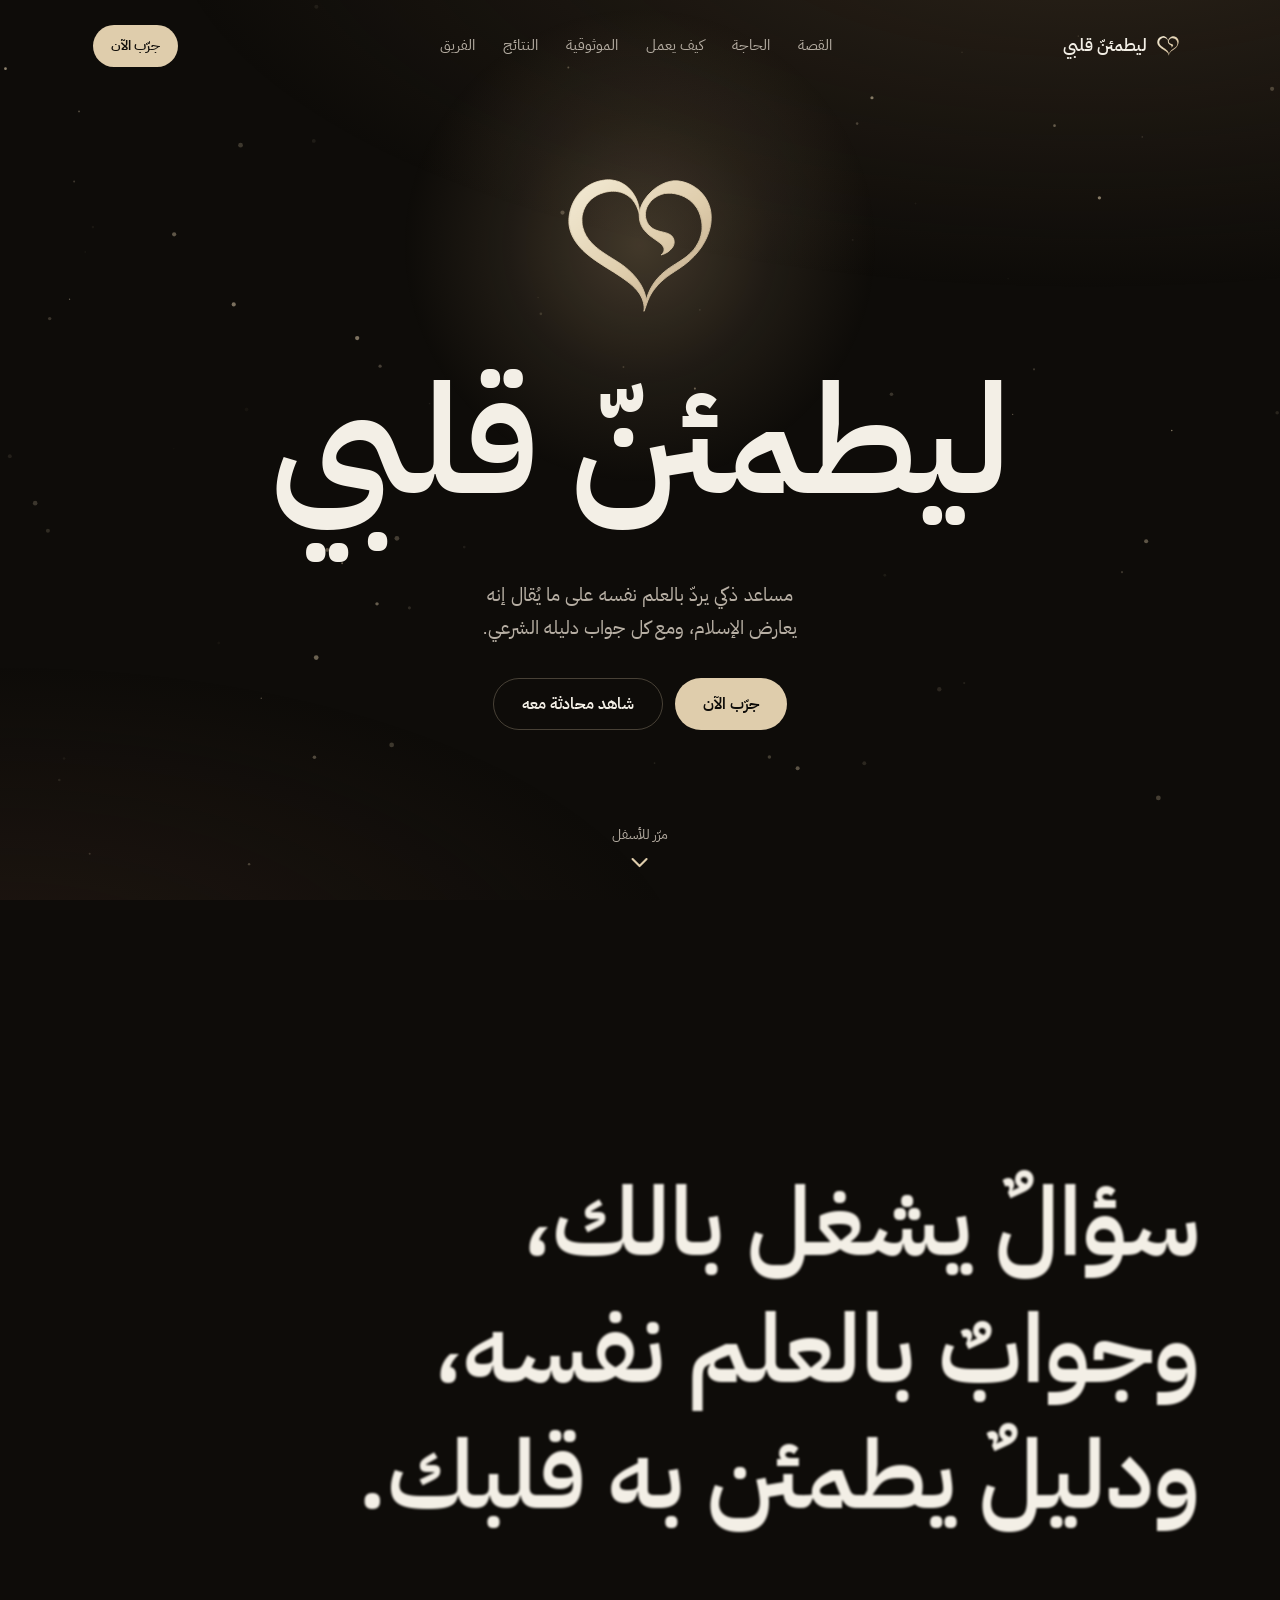
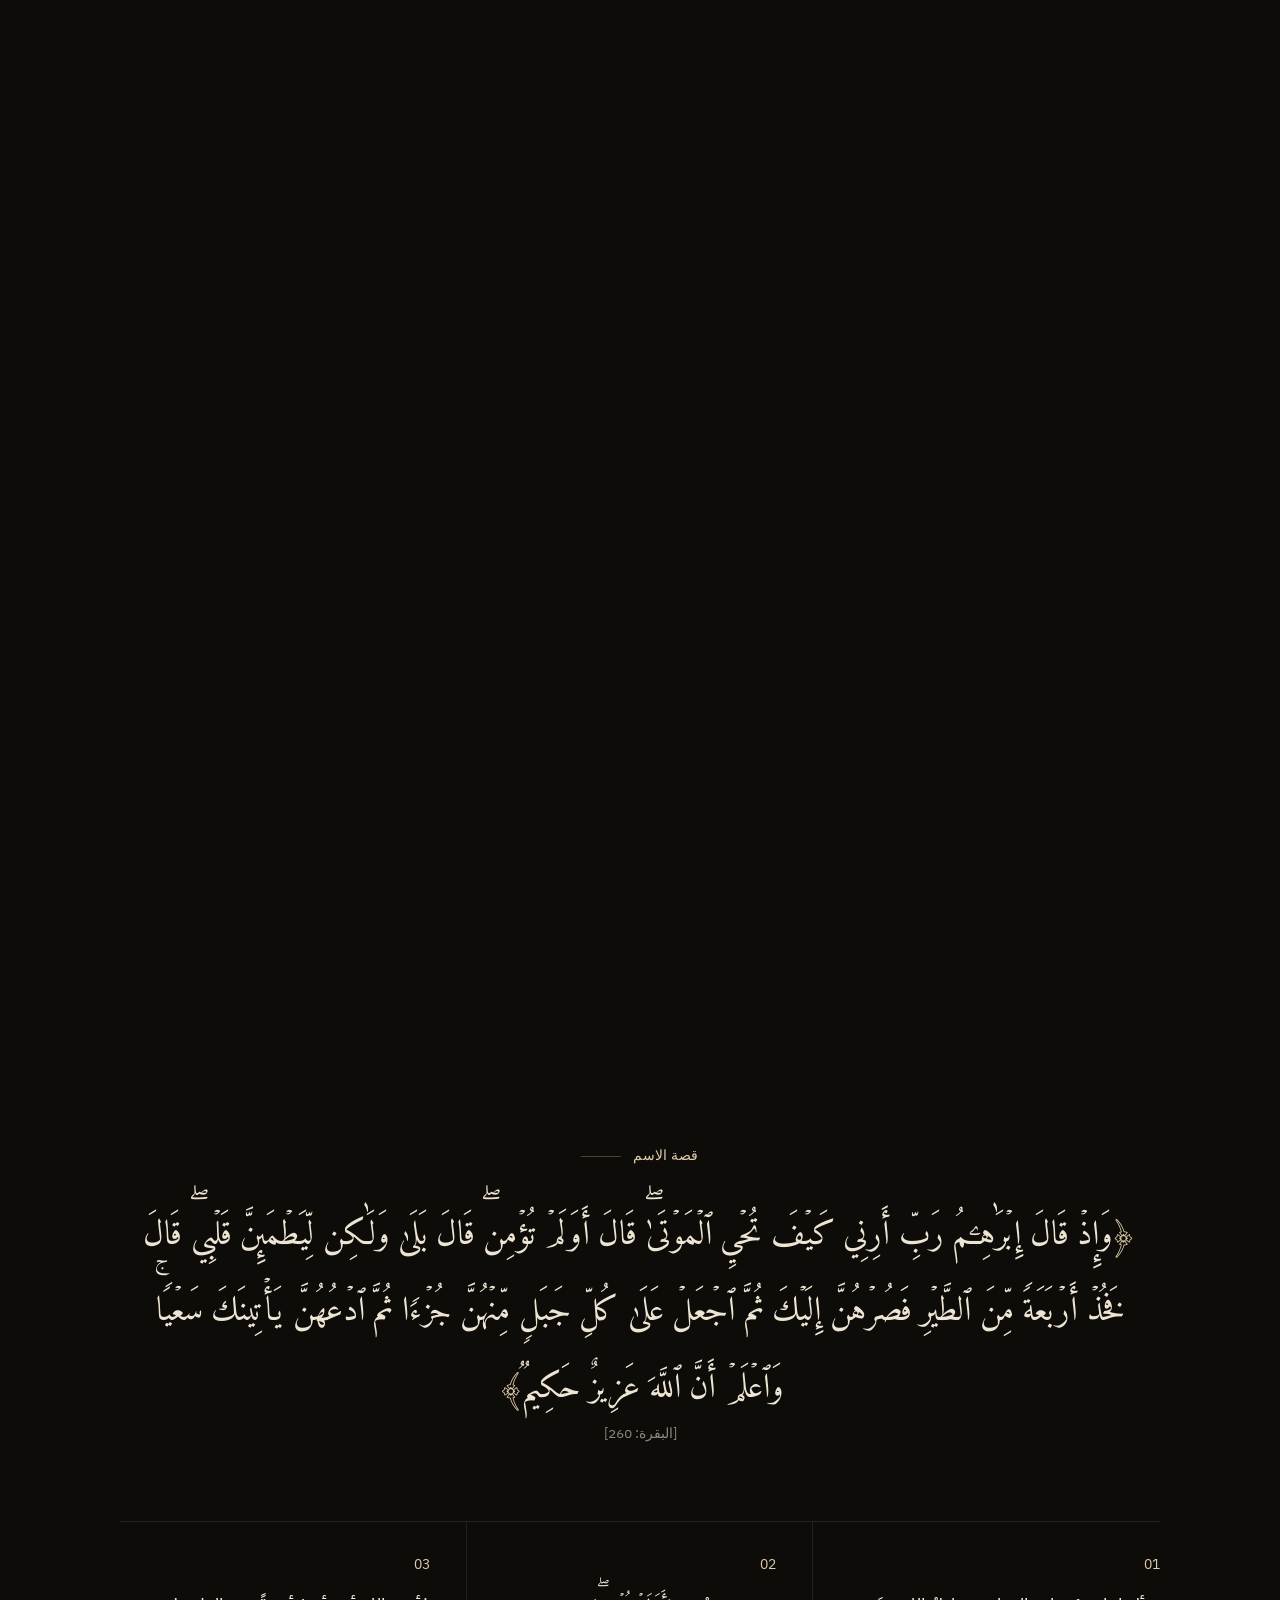
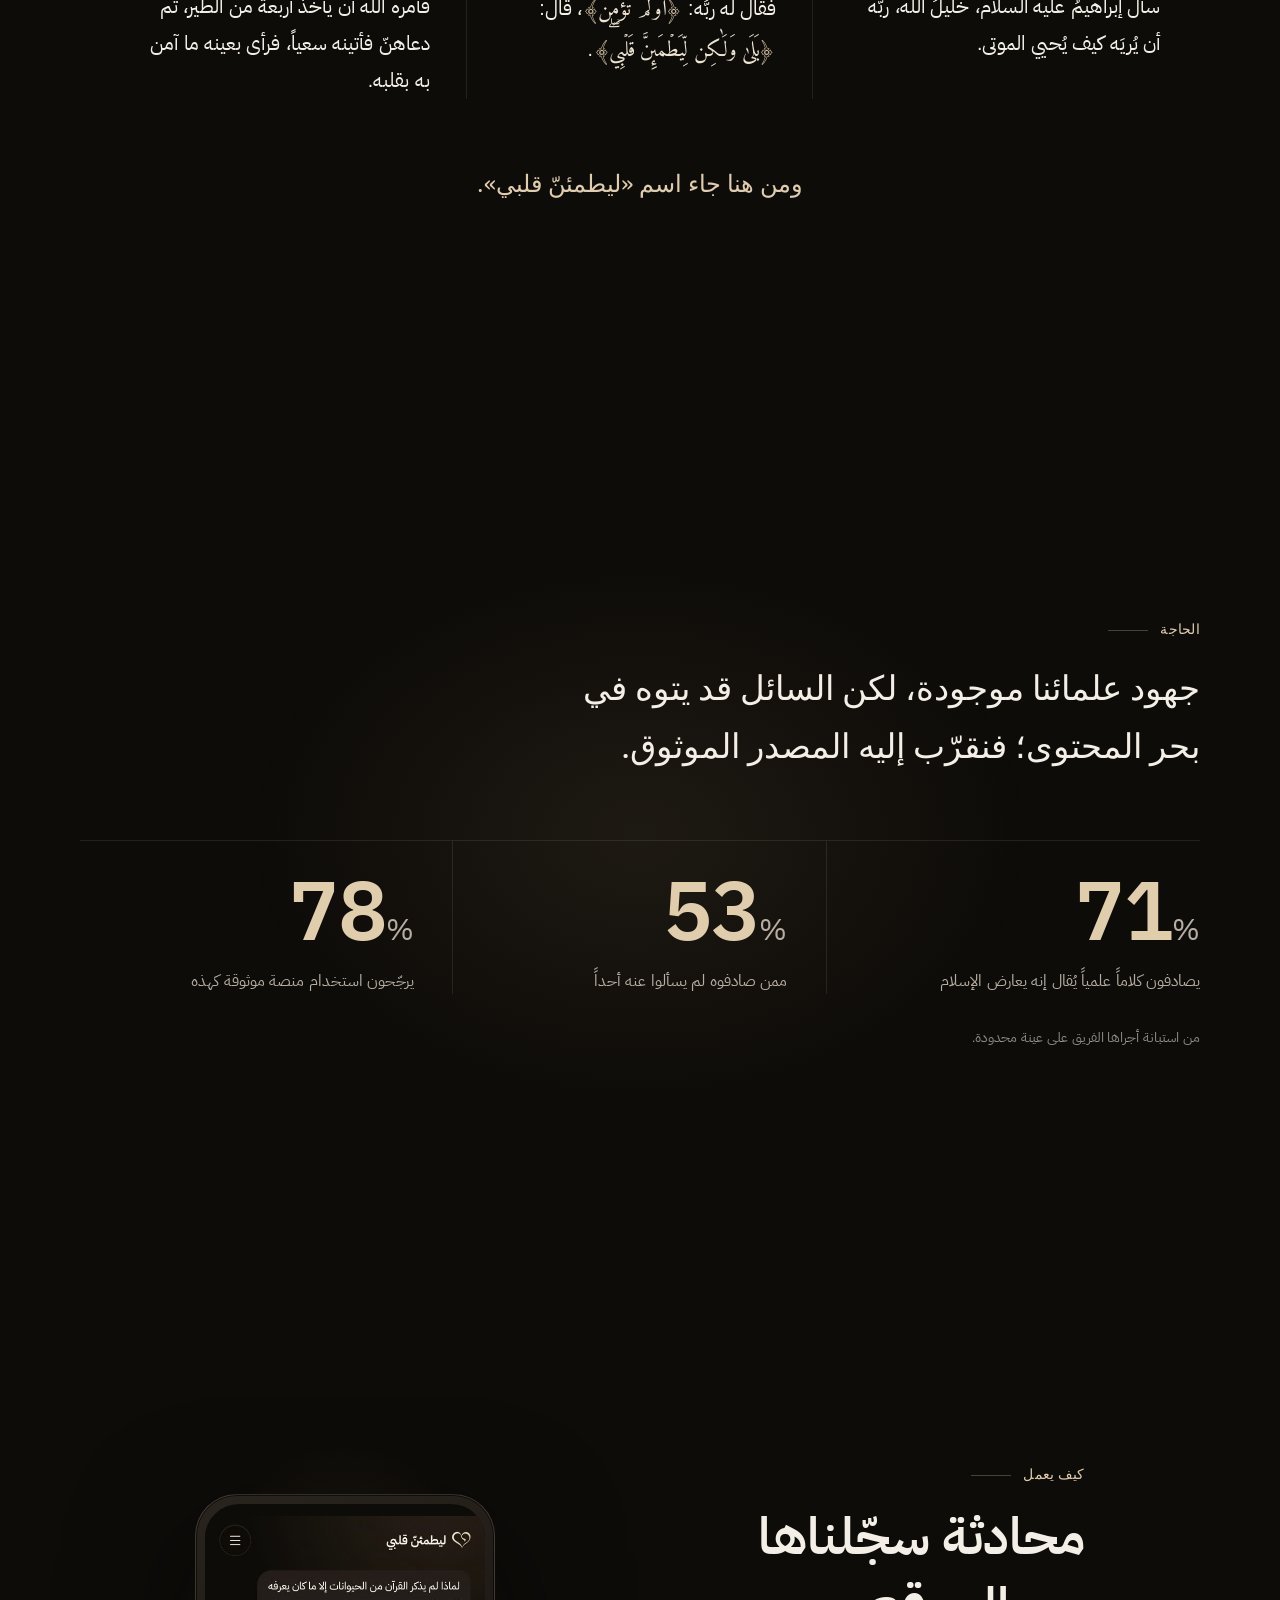
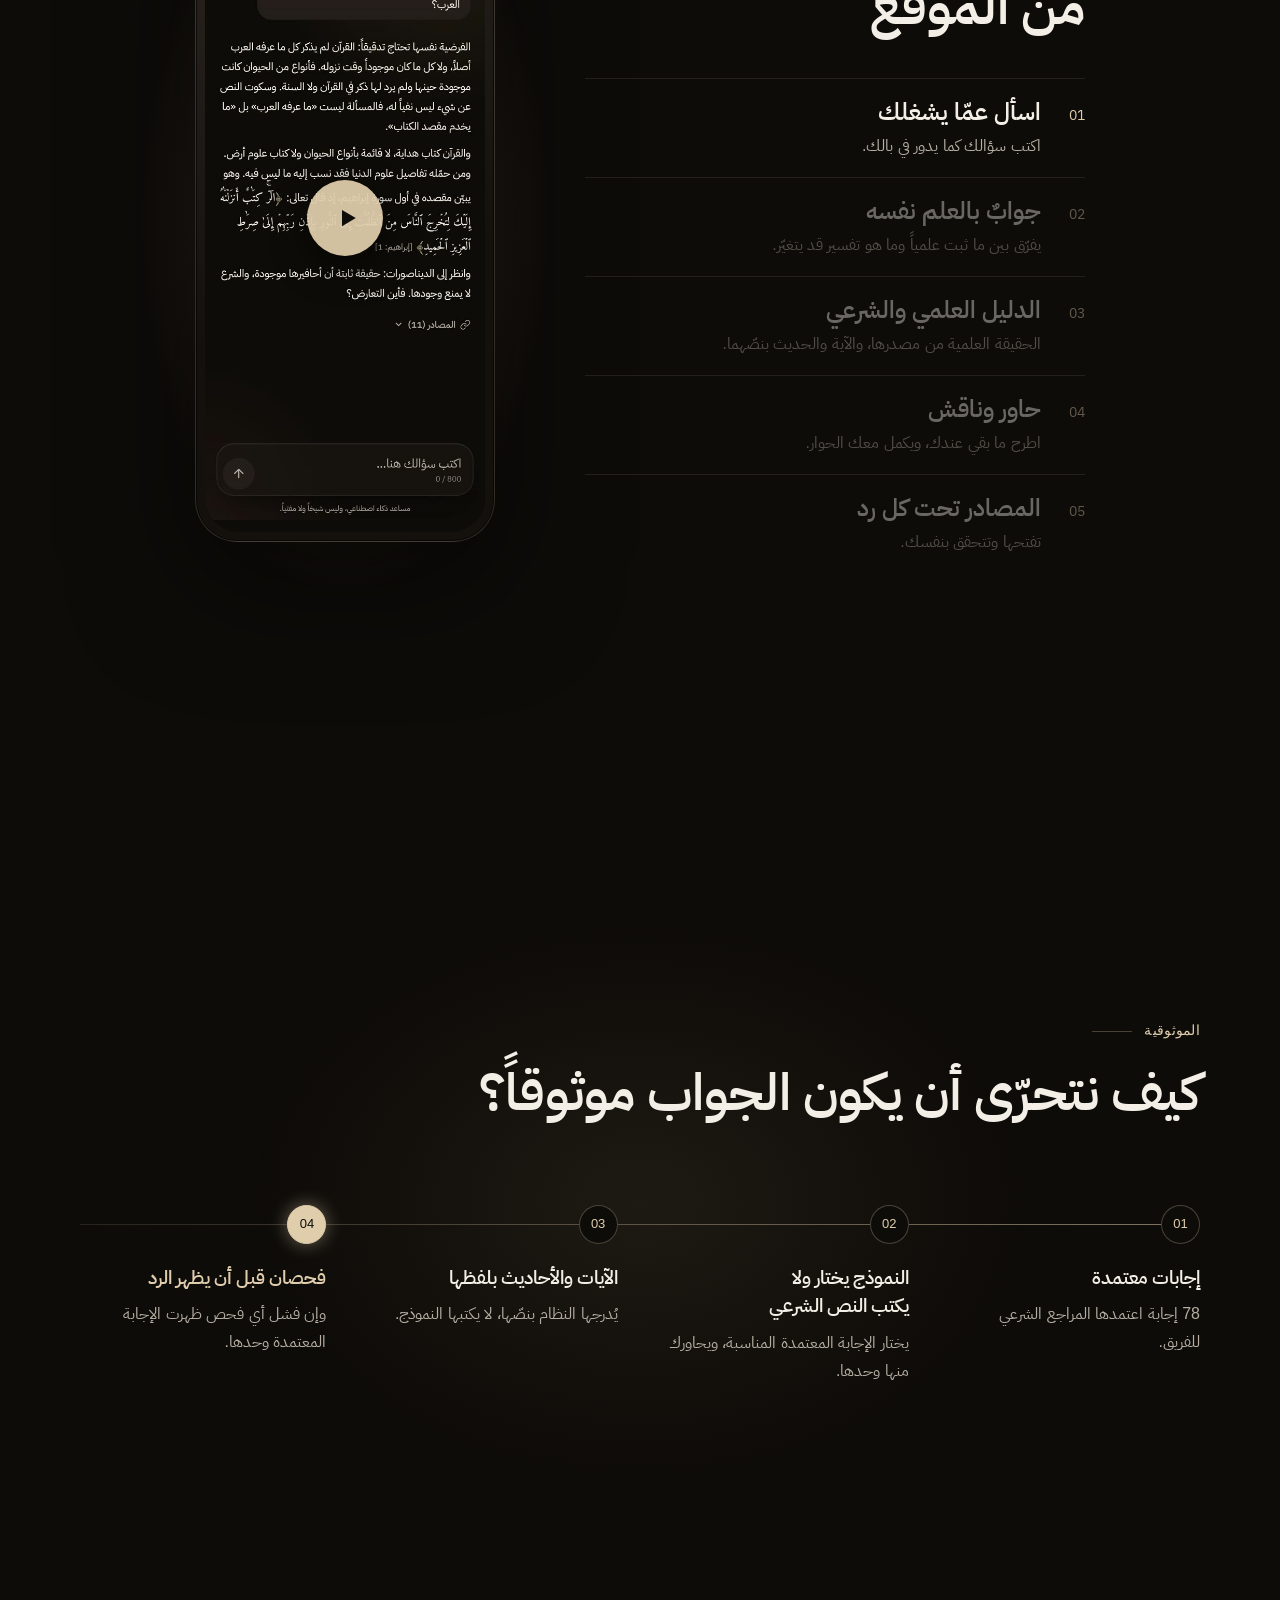
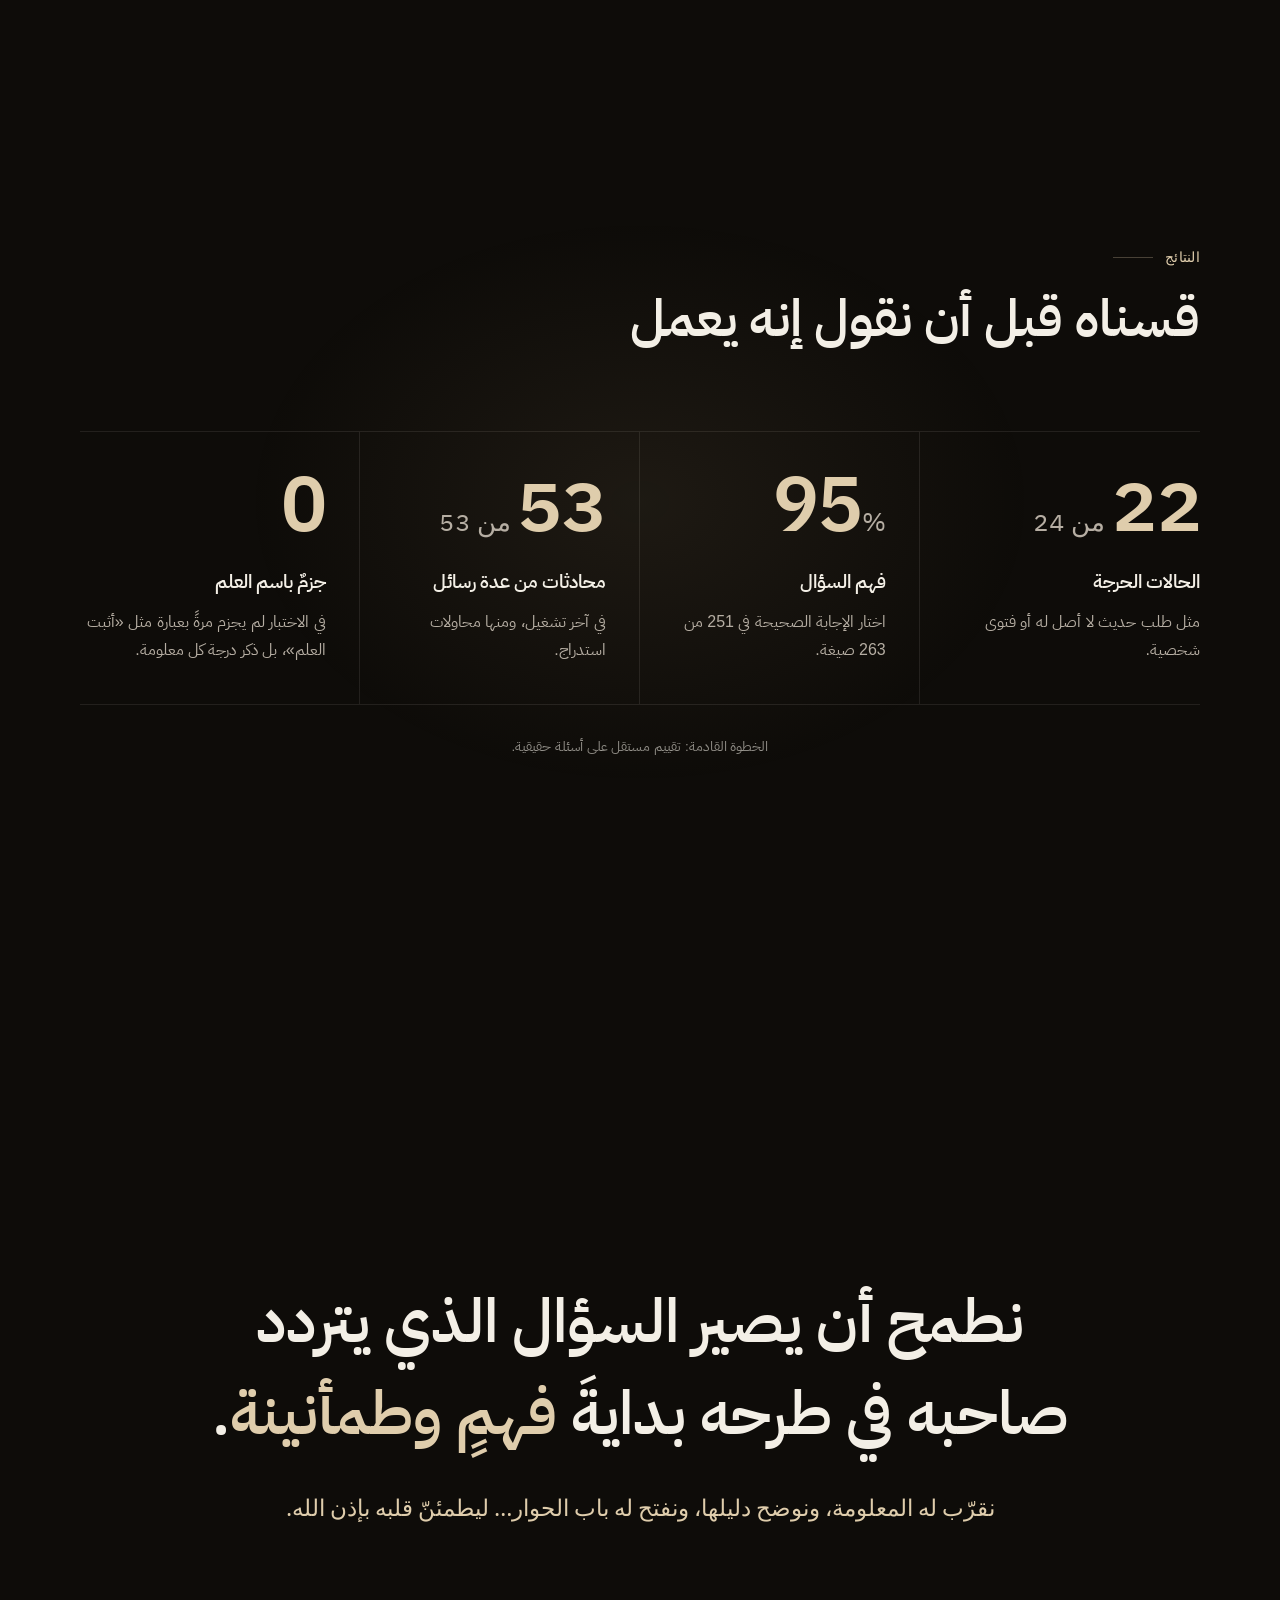
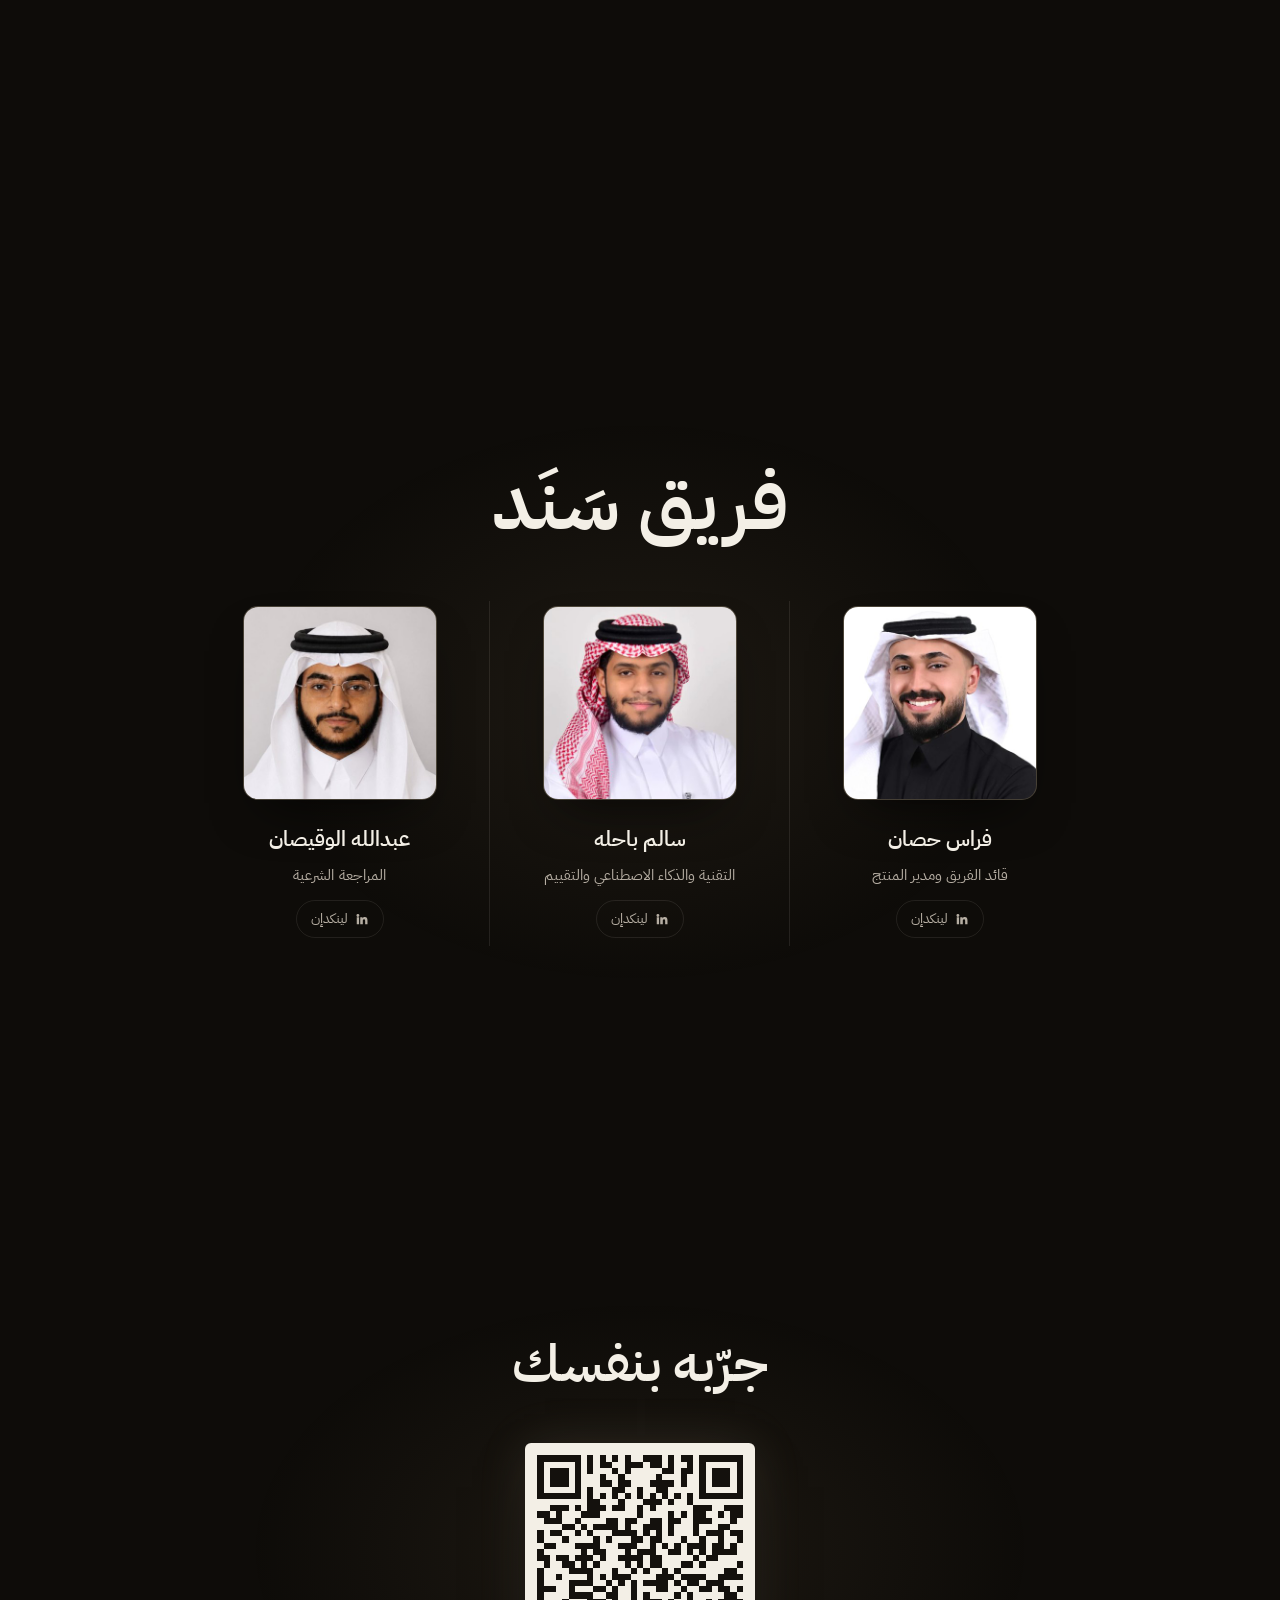
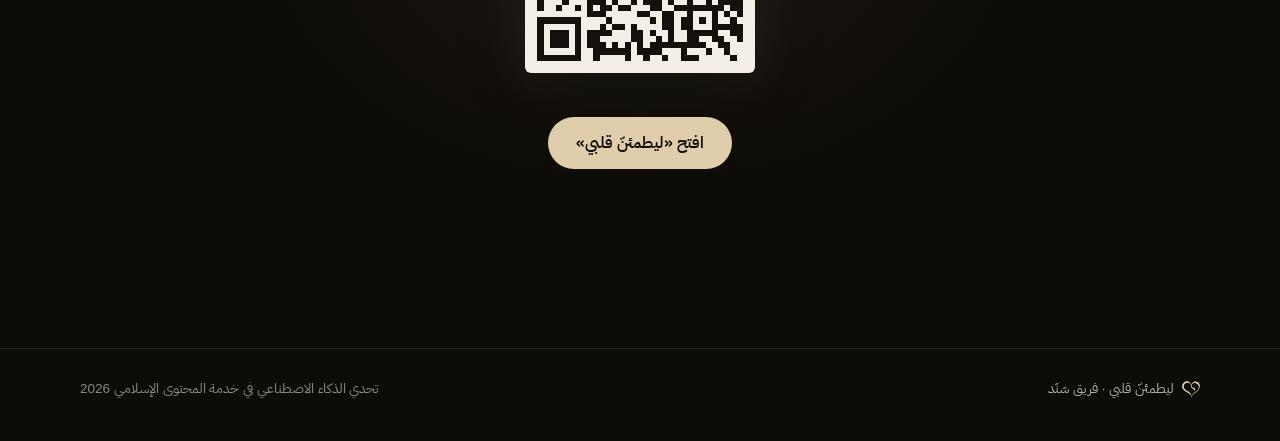
==== commit 0ff7251f: "Showcase: less text, a self-playing recording, scroll cue, clearer QR - Text cut hard across the pag" ====
--- a/static/site/index.html
+++ b/static/site/index.html
@@ -21,6 +21,7 @@
 <script src="/static/site/site.js" defer></script>
 </head>
 <body>
+<div class="progress" id="progress" aria-hidden="true"></div>
 
 <header class="nav" id="nav">
   <a class="nav-brand" href="#top" aria-label="ليطمئنّ قلبي، إلى الأعلى">
@@ -63,7 +64,7 @@
       <a class="btn btn-ghost" href="#how">شاهد محادثة معه</a>
     </div>
   </div>
-  <a class="scroll-cue" href="#idea"><span class="mouse"><span></span></span>مرّر للأسفل</a>
+  <a class="scroll-cue" href="#idea"><span>مرّر للأسفل</span><svg class="chev" viewBox="0 0 24 24" aria-hidden="true"><path d="M6 9.5l6 6 6-6"/></svg></a>
 </section>
 
 <!-- 2 · three lines that light up -->
@@ -82,10 +83,10 @@
     <p class="story-verse" data-reveal><span class="orn">﴿</span>وَإِذۡ قَالَ إِبۡرَٰهِـۧمُ رَبِّ أَرِنِي كَيۡفَ تُحۡيِ ٱلۡمَوۡتَىٰۖ قَالَ أَوَلَمۡ تُؤۡمِنۖ قَالَ بَلَىٰ وَلَٰكِن لِّيَطۡمَئِنَّ قَلۡبِيۖ قَالَ فَخُذۡ أَرۡبَعَةࣰ مِّنَ ٱلطَّيۡرِ فَصُرۡهُنَّ إِلَيۡكَ ثُمَّ ٱجۡعَلۡ عَلَىٰ كُلِّ جَبَلࣲ مِّنۡهُنَّ جُزۡءࣰا ثُمَّ ٱدۡعُهُنَّ يَأۡتِينَكَ سَعۡيࣰاۚ وَٱعۡلَمۡ أَنَّ ٱللَّهَ عَزِيزٌ حَكِيمࣱ<span class="orn">﴾</span><span class="ref">[البقرة: 260]</span></p>
     <ol class="story-beats">
       <li data-reveal><span class="beat-n">01</span><p>سأل إبراهيمُ عليه السلام، خليلُ الله، ربَّه أن يُريَه كيف يُحيي الموتى.</p></li>
-      <li data-reveal><span class="beat-n">02</span><p>فقال له ربُّه: <span class="q"><span class="orn">﴿</span>أَوَلَمۡ تُؤۡمِنۖ<span class="orn">﴾</span></span>، قال: <span class="q"><span class="orn">﴿</span>بَلَىٰ وَلَٰكِن لِّيَطۡمَئِنَّ قَلۡبِيۖ<span class="orn">﴾</span></span>؛ فهو مؤمنٌ أحبَّ أن يرى ذلك عِياناً.</p></li>
-      <li data-reveal><span class="beat-n">03</span><p>فأمره الله أن يأخذ أربعةً من الطير ويجعل على كل جبلٍ منهنّ جزءاً، ثم دعاهنّ فأتينه سعياً، فرأى بعينه ما آمن به بقلبه.</p></li>
+      <li data-reveal><span class="beat-n">02</span><p>فقال له ربُّه: <span class="q"><span class="orn">﴿</span>أَوَلَمۡ تُؤۡمِنۖ<span class="orn">﴾</span></span>، قال: <span class="q"><span class="orn">﴿</span>بَلَىٰ وَلَٰكِن لِّيَطۡمَئِنَّ قَلۡبِيۖ<span class="orn">﴾</span></span>.</p></li>
+      <li data-reveal><span class="beat-n">03</span><p>فأمره الله أن يأخذ أربعةً من الطير، ثم دعاهنّ فأتينه سعياً، فرأى بعينه ما آمن به بقلبه.</p></li>
     </ol>
-    <p class="story-close" data-reveal>فطلبُ الطمأنينة لم يُنقص إيمانَ الخليل، فقد شهد له ربُّه بالإيمان؛ ومن هنا جاء اسم «ليطمئنّ قلبي».</p>
+    <p class="story-close" data-reveal>ومن هنا جاء اسم «ليطمئنّ قلبي».</p>
   </div>
 </section>
 
@@ -94,72 +95,45 @@
   <div class="wrap">
     <div class="need" data-reveal>
       <h2 class="eyebrow">الحاجة</h2>
-      <p class="need-text">جهود علمائنا والمراجع الموثوقة موجودة، لكن السائل قد يتوه في بحر المحتوى، فيتأثر بمعلومة لا تثبت. ونريد أن نقرّب إليه المصدر الموثوق، ونيسّر له فهم دليله.</p>
+      <p class="need-text">جهود علمائنا موجودة، لكن السائل قد يتوه في بحر المحتوى؛ فنقرّب إليه المصدر الموثوق.</p>
       <div class="stats">
         <div class="stat"><b><span data-count="71">71</span><small class="pct">%</small></b><span>يصادفون كلاماً علمياً يُقال إنه يعارض الإسلام</span></div>
         <div class="stat"><b><span data-count="53">53</span><small class="pct">%</small></b><span>ممن صادفوه لم يسألوا عنه أحداً</span></div>
         <div class="stat"><b><span data-count="78">78</span><small class="pct">%</small></b><span>يرجّحون استخدام منصة موثوقة كهذه</span></div>
       </div>
-      <p class="fine">من استبانة أجراها الفريق على عينة محدودة من معارفه، بعمر 18 سنة فأكثر.</p>
-    </div>
-  </div>
-</section>
-
-<!-- 4 · how it works: the real recorded conversation beside the steps -->
+      <p class="fine">من استبانة أجراها الفريق على عينة محدودة.</p>
+    </div>
+  </div>
+</section>
+
+<!-- 4 · how it works: the real recorded conversation plays by itself; the step it is at lights up -->
 <section class="sec how" id="how">
   <div class="wrap">
-    <div class="sec-head" data-reveal>
-      <p class="eyebrow">كيف يعمل</p>
-      <h2>محادثة سجّلناها من الموقع المنشور</h2>
-    </div>
     <div class="how-grid">
-      <div class="steps">
-        <article class="step" data-step data-t="10" data-end="13.6">
-          <div class="step-body">
-            <p class="step-n"><span>01</span>السؤال</p>
-            <h3>اسأل عمّا يشغلك</h3>
-            <p>اكتب سؤالك كما يدور في بالك: عن الكون أو الإنسان أو القرآن، أو كلامٍ سمعته يُقال إنه يعارض الإسلام.</p>
-          </div>
-        </article>
-        <article class="step" data-step data-t="14.5" data-end="18.3">
-          <div class="step-body">
-            <p class="step-n"><span>02</span>الجواب</p>
-            <h3>جوابٌ بالعلم نفسه</h3>
-            <p>يناقش الكلام العلمي في سؤالك بالعلم نفسه، ويفرّق بين ما ثبت وما هو تفسير قد يتغيّر.</p>
-          </div>
-        </article>
-        <article class="step" data-step data-t="18.5" data-end="21.8">
-          <div class="step-body">
-            <p class="step-n"><span>03</span>الدليل</p>
-            <h3>الدليل العلمي والشرعي</h3>
-            <p>يأتيك الدليل في موضعه من الحوار: الحقيقة العلمية من مصدرها، والآية والحديث بنصّهما.</p>
-          </div>
-        </article>
-        <article class="step" data-step data-t="22" data-end="34">
-          <div class="step-body">
-            <p class="step-n"><span>04</span>النقاش</p>
-            <h3>حاور وناقش</h3>
-            <p>وإن بقي عندك تساؤل أو استشكال فاطرحه، فيناقشك فيه بعينه، ويكمل معك الحوار سؤالاً بعد سؤال.</p>
-          </div>
-        </article>
-        <article class="step" data-step data-t="36.6" data-end="40.5">
-          <div class="step-body">
-            <p class="step-n"><span>05</span>المصادر</p>
-            <h3>المصادر تحت كل رد</h3>
-            <p>تفتحها وتتحقق بنفسك. وإن لم يجد جواباً موثوقاً صرّح بذلك ولم يخمّن، ويحيل الفتوى الشخصية إلى جهة الإفتاء.</p>
-          </div>
-        </article>
+      <div class="how-side">
+        <div class="sec-head" data-reveal>
+          <p class="eyebrow">كيف يعمل</p>
+          <h2>محادثة سجّلناها من الموقع</h2>
+        </div>
+        <ol class="steps">
+          <li class="step" data-step data-t="11"><button type="button"><span class="step-n">01</span><span class="step-txt"><span class="step-title">اسأل عمّا يشغلك</span><span class="step-line">اكتب سؤالك كما يدور في بالك.</span></span></button><span class="step-bar" aria-hidden="true"><i></i></span></li>
+          <li class="step" data-step data-t="14.5"><button type="button"><span class="step-n">02</span><span class="step-txt"><span class="step-title">جوابٌ بالعلم نفسه</span><span class="step-line">يفرّق بين ما ثبت علمياً وما هو تفسير قد يتغيّر.</span></span></button><span class="step-bar" aria-hidden="true"><i></i></span></li>
+          <li class="step" data-step data-t="18.5"><button type="button"><span class="step-n">03</span><span class="step-txt"><span class="step-title">الدليل العلمي والشرعي</span><span class="step-line">الحقيقة العلمية من مصدرها، والآية والحديث بنصّهما.</span></span></button><span class="step-bar" aria-hidden="true"><i></i></span></li>
+          <li class="step" data-step data-t="22"><button type="button"><span class="step-n">04</span><span class="step-txt"><span class="step-title">حاور وناقش</span><span class="step-line">اطرح ما بقي عندك، ويكمل معك الحوار.</span></span></button><span class="step-bar" aria-hidden="true"><i></i></span></li>
+          <li class="step" data-step data-t="36.6"><button type="button"><span class="step-n">05</span><span class="step-txt"><span class="step-title">المصادر تحت كل رد</span><span class="step-line">تفتحها وتتحقق بنفسك.</span></span></button><span class="step-bar" aria-hidden="true"><i></i></span></li>
+        </ol>
       </div>
       <div class="stage">
         <div class="phone">
-          <video id="demo" data-src="/static/site/assets/demo.mp4" poster="/static/site/assets/demo-poster.jpg" muted playsinline preload="none" aria-label="تسجيل محادثة من الموقع المنشور"></video>
+          <video id="demo" data-src="/static/site/assets/demo.mp4" data-end="40.5" poster="/static/site/assets/demo-poster.jpg" muted playsinline preload="none" aria-label="تسجيل محادثة من الموقع المنشور"></video>
+          <button class="play" type="button" hidden aria-label="شغّل التسجيل"><svg viewBox="0 0 24 24" aria-hidden="true"><path d="M8 5.5v13l11-6.5z"/></svg></button>
         </div>
       </div>
-    </div>
-  </div>
-</section>
-
-<!-- 5 · trust -->
+      <div class="how-bars"><button type="button" data-bar aria-label="اسأل عمّا يشغلك"><i></i></button><button type="button" data-bar aria-label="جوابٌ بالعلم نفسه"><i></i></button><button type="button" data-bar aria-label="الدليل العلمي والشرعي"><i></i></button><button type="button" data-bar aria-label="حاور وناقش"><i></i></button><button type="button" data-bar aria-label="المصادر تحت كل رد"><i></i></button></div>
+    </div>
+  </div>
+</section>
+
 <section class="sec" id="trust">
   <div class="wrap">
     <div class="sec-head" data-reveal>
@@ -167,22 +141,11 @@
       <h2>كيف نتحرّى أن يكون الجواب موثوقاً؟</h2>
     </div>
     <ol class="flow">
-      <li class="flow-card" data-reveal><span class="flow-n">01</span><h3>إجابات معتمدة</h3><p>78 إجابة اعتمدها المراجع الشرعي للفريق، ولكل منها بصمة رقمية: إن تغيّر فيها حرف توقّف عرضها حتى تُعتمد من جديد.</p></li>
-      <li class="flow-card" data-reveal><span class="flow-n">02</span><h3>النموذج يختار ويحاور، ولا يكتب النص الشرعي</h3><p>يفهم السؤال ويختار الإجابة المعتمدة المناسبة، ثم يصوغ منها وحدها حواراً يناسب السياق.</p></li>
-      <li class="flow-card" data-reveal><span class="flow-n">03</span><h3>الآيات والأحاديث بلفظها</h3><p>يُدرجها النظام بنصها، لا يكتبها النموذج: الآية من المصحف، والحديث من الإجابة المعتمدة بدرجته.</p></li>
-      <li class="flow-card" data-reveal><span class="flow-n">04</span><h3>فحصان قبل أن يظهر الرد</h3><p>فحص برمجي للأرقام والأسماء والآيات، ثم نموذج ثانٍ يبحث عن أي كلام غير مسند إلى الإجابة المعتمدة.</p></li>
-      <li class="flow-card flow-last" data-reveal><span class="flow-n">05</span><h3>وإن فشل أي فحص</h3><p>تظهر الإجابة المعتمدة وحدها، كما اعتمدها المراجع الشرعي.</p></li>
+      <li class="flow-card" data-reveal><span class="flow-n">01</span><h3>إجابات معتمدة</h3><p>78 إجابة اعتمدها المراجع الشرعي للفريق.</p></li>
+      <li class="flow-card" data-reveal><span class="flow-n">02</span><h3>النموذج يختار ولا يكتب النص الشرعي</h3><p>يختار الإجابة المعتمدة المناسبة، ويحاورك منها وحدها.</p></li>
+      <li class="flow-card" data-reveal><span class="flow-n">03</span><h3>الآيات والأحاديث بلفظها</h3><p>يُدرجها النظام بنصّها، لا يكتبها النموذج.</p></li>
+      <li class="flow-card flow-last" data-reveal><span class="flow-n">04</span><h3>فحصان قبل أن يظهر الرد</h3><p>وإن فشل أي فحص ظهرت الإجابة المعتمدة وحدها.</p></li>
     </ol>
-    <div class="sources" data-reveal>
-      <p>الآيات مطابقة لمصحف مجمع الملك فهد، والأحاديث بدرجتها، وأقوال العلماء وأجوبتهم منسوبة لأصحابها. والمعلومات العلمية بدرجتها ورابطها، من جهات علمية معروفة، منها:</p>
-      <ul class="chips">
-        <li>وزارة الطاقة الأمريكية</li>
-        <li>هيئة المسح الجيولوجي الأمريكية</li>
-        <li>المعهد الوطني لأبحاث الجينوم البشري</li>
-        <li>جامعة ييل</li>
-        <li>جامعة بيركلي</li>
-      </ul>
-    </div>
   </div>
 </section>
 
@@ -194,10 +157,10 @@
       <h2>قسناه قبل أن نقول إنه يعمل</h2>
     </div>
     <div class="metrics">
-      <div class="metric" data-reveal><b><span data-count="22">22</span><small> من 24</small></b><h3>الحالات الحرجة</h3><p>مثل طلب حديث لا أصل له أو فتوى شخصية. نجح في 22 منها في التشغيلات الثلاثة كلها، ومنها الحالات الاثنتا عشرة كلها من الحزمة العلمية للتحدي.</p></div>
-      <div class="metric" data-reveal><b><span data-count="95">95</span><small class="pct">%</small></b><h3>فهم السؤال</h3><p>اختار الإجابة الصحيحة في 251 من 263 صيغة بالفصحى والعامية، وفي أغلب الباقي أحال أو امتنع احتياطاً، وفي أربع صيغ عرض إجابة معتمدة لسؤال آخر.</p></div>
-      <div class="metric" data-reveal><b><span data-count="53">53</span><small> من 53</small></b><h3>محادثات من عدة رسائل</h3><p>نجح فيها كلها في آخر تشغيل على أحدث نسخة من أسلوب الحوار، ومنها محاولات استدراج.</p></div>
-      <div class="metric" data-reveal><b><span data-count="0">0</span></b><h3>جزمٌ باسم العلم</h3><p>على حالات الاختبار نفسها، جزم مساعد عام دون ضوابطنا تسع مرات بعبارات مثل «أثبت العلم» ولم يذكر رابط مصدر، ونظامنا لم يجزم مرة، بل يذكر درجة كل معلومة.</p></div>
+      <div class="metric" data-reveal><b><span data-count="22">22</span><small> من 24</small></b><h3>الحالات الحرجة</h3><p>مثل طلب حديث لا أصل له أو فتوى شخصية.</p></div>
+      <div class="metric" data-reveal><b><span data-count="95">95</span><small class="pct">%</small></b><h3>فهم السؤال</h3><p>اختار الإجابة الصحيحة في 251 من 263 صيغة.</p></div>
+      <div class="metric" data-reveal><b><span data-count="53">53</span><small> من 53</small></b><h3>محادثات من عدة رسائل</h3><p>في آخر تشغيل، ومنها محاولات استدراج.</p></div>
+      <div class="metric" data-reveal><b><span data-count="0">0</span></b><h3>جزمٌ باسم العلم</h3><p>في الاختبار لم يجزم مرةً بعبارة مثل «أثبت العلم»، بل ذكر درجة كل معلومة.</p></div>
     </div>
     <p class="fine center" data-reveal>الخطوة القادمة: تقييم مستقل على أسئلة حقيقية.</p>
   </div>
@@ -208,7 +171,6 @@
   <div class="wrap">
     <h2 class="vision-text" data-reveal>نطمح أن يصير السؤال الذي يتردد صاحبه في طرحه بدايةَ <em>فهمٍ وطمأنينة</em>.</h2>
     <p class="vision-close" data-reveal>نقرّب له المعلومة، ونوضح دليلها، ونفتح له باب الحوار… ليطمئنّ قلبه بإذن الله.</p>
-    <p class="vision-sub" data-reveal>ونحن مستمرون في تطوير الفكرة: نزيد الإجابات المعتمدة، ونضيف مراجعاً شرعياً ثانياً، ونسعى إلى شراكات لاعتمادها، وندرس نموذج ذكاء اصطناعي عربياً يعمل داخل المملكة بالضوابط نفسها.</p>
   </div>
 </section>
 
@@ -229,7 +191,7 @@
   <div class="wrap">
     <div class="try-card" data-reveal>
       <h2>جرّبه بنفسك</h2>
-      <div class="try-qr" role="img" aria-label="رمز يفتح «ليطمئنّ قلبي» على الجوال"><svg viewBox="0 0 33 33" class="qr"><path class="qrline" stroke="#f3efe6" d="M0 0.5h7m1 0h1m1 0h1m1 0h1m1 0h1m2 0h3m1 0h1m1 0h2m1 0h7m-33 1h1m5 0h1m1 0h1m1 0h2m2 0h3m1 0h2m1 0h1m2 0h1m1 0h1m5 0h1m-33 1h1m1 0h3m1 0h1m1 0h1m3 0h1m1 0h1m5 0h2m1 0h2m1 0h1m1 0h3m1 0h1m-33 1h1m1 0h3m1 0h1m3 0h1m2 0h1m5 0h1m3 0h1m2 0h1m1 0h3m1 0h1m-33 1h1m1 0h3m1 0h1m3 0h2m1 0h2m3 0h4m1 0h1m2 0h1m1 0h3m1 0h1m-33 1h1m5 0h1m1 0h1m3 0h2m2 0h1m2 0h2m5 0h1m5 0h1m-33 1h7m1 0h1m1 0h1m1 0h1m1 0h1m1 0h1m1 0h1m1 0h1m1 0h1m1 0h1m1 0h7m-25 1h2m3 0h1m3 0h3m1 0h1m2 0h1m-23 1h3m1 0h1m1 0h3m1 0h2m2 0h1m1 0h1m6 0h3m2 0h3m-33 1h2m1 0h1m3 0h3m6 0h1m4 0h1m1 0h1m1 0h2m2 0h1m1 0h2m-32 1h3m2 0h1m4 0h2m1 0h2m2 0h2m1 0h2m2 0h3m3 0h1m-28 1h2m1 0h1m1 0h4m1 0h1m2 0h3m1 0h1m3 0h1m3 0h2m-31 1h1m1 0h2m2 0h1m1 0h1m3 0h4m1 0h1m1 0h1m1 0h1m3 0h1m1 0h3m1 0h2m-33 1h1m3 0h1m4 0h1m1 0h1m3 0h2m1 0h2m3 0h1m2 0h1m2 0h1m2 0h1m-32 1h2m3 0h4m3 0h3m2 0h1m1 0h1m1 0h1m1 0h3m1 0h2m1 0h1m-32 1h1m6 0h1m1 0h2m3 0h1m1 0h3m2 0h2m1 0h1m1 0h1m1 0h4m-32 1h2m1 0h2m1 0h3m1 0h1m2 0h4m1 0h2m5 0h1m1 0h2m-28 1h1m2 0h2m1 0h1m1 0h1m4 0h1m1 0h1m1 0h2m3 0h2m1 0h1m5 0h1m-33 1h1m4 0h4m3 0h1m2 0h1m1 0h1m2 0h1m1 0h1m7 0h2m-32 1h1m2 0h1m4 0h1m1 0h1m1 0h3m4 0h3m1 0h4m2 0h4m-33 1h1m4 0h4m2 0h1m1 0h1m1 0h1m1 0h4m1 0h1m1 0h2m1 0h3m-30 1h3m2 0h1m3 0h2m1 0h1m2 0h1m3 0h2m2 0h1m2 0h2m1 0h2m1 0h1m-33 1h1m4 0h4m2 0h2m2 0h1m1 0h1m4 0h1m1 0h1m5 0h2m-32 1h1m3 0h1m3 0h3m1 0h1m2 0h1m1 0h3m1 0h1m2 0h1m2 0h1m1 0h4m-33 1h1m2 0h1m2 0h1m1 0h1m1 0h2m1 0h2m3 0h2m2 0h8m1 0h2m-25 1h3m5 0h2m2 0h2m2 0h1m3 0h1m1 0h1m1 0h1m-33 1h7m4 0h1m6 0h1m1 0h2m1 0h2m1 0h1m1 0h1m2 0h1m-32 1h1m5 0h1m3 0h1m1 0h2m1 0h1m4 0h2m1 0h2m3 0h5m-33 1h1m1 0h3m1 0h1m1 0h4m3 0h2m1 0h1m2 0h1m2 0h5m2 0h2m-33 1h1m1 0h3m1 0h1m1 0h2m5 0h2m2 0h1m1 0h1m2 0h2m2 0h2m2 0h1m-33 1h1m1 0h3m1 0h1m1 0h3m1 0h1m1 0h1m1 0h1m1 0h9m2 0h2m-31 1h1m5 0h1m2 0h6m1 0h4m3 0h1m3 0h1m2 0h1m-31 1h7m2 0h1m4 0h1m2 0h1m2 0h1m2 0h3m5 0h1"/></svg></div>
+      <div class="try-qr" role="img" aria-label="رمز يفتح «ليطمئنّ قلبي» على الجوال"><svg viewBox="0 0 37 37" class="qr"><path fill="#f3efe6" d="M0 0h37v37h-37z"/><path class="qrline" stroke="#14110d" d="M2 2.5h7m1 0h1m1 0h1m1 0h1m1 0h1m2 0h3m1 0h1m1 0h2m1 0h7m-33 1h1m5 0h1m1 0h1m1 0h2m2 0h3m1 0h2m1 0h1m2 0h1m1 0h1m5 0h1m-33 1h1m1 0h3m1 0h1m1 0h1m3 0h1m1 0h1m5 0h2m1 0h2m1 0h1m1 0h3m1 0h1m-33 1h1m1 0h3m1 0h1m3 0h1m2 0h1m5 0h1m3 0h1m2 0h1m1 0h3m1 0h1m-33 1h1m1 0h3m1 0h1m3 0h2m1 0h2m3 0h4m1 0h1m2 0h1m1 0h3m1 0h1m-33 1h1m5 0h1m1 0h1m3 0h2m2 0h1m2 0h2m5 0h1m5 0h1m-33 1h7m1 0h1m1 0h1m1 0h1m1 0h1m1 0h1m1 0h1m1 0h1m1 0h1m1 0h1m1 0h7m-25 1h2m3 0h1m3 0h3m1 0h1m2 0h1m-23 1h3m1 0h1m1 0h3m1 0h2m2 0h1m1 0h1m6 0h3m2 0h3m-33 1h2m1 0h1m3 0h3m6 0h1m4 0h1m1 0h1m1 0h2m2 0h1m1 0h2m-32 1h3m2 0h1m4 0h2m1 0h2m2 0h2m1 0h2m2 0h3m3 0h1m-28 1h2m1 0h1m1 0h4m1 0h1m2 0h3m1 0h1m3 0h1m3 0h2m-31 1h1m1 0h2m2 0h1m1 0h1m3 0h4m1 0h1m1 0h1m1 0h1m3 0h1m1 0h3m1 0h2m-33 1h1m3 0h1m4 0h1m1 0h1m3 0h2m1 0h2m3 0h1m2 0h1m2 0h1m2 0h1m-32 1h2m3 0h4m3 0h3m2 0h1m1 0h1m1 0h1m1 0h3m1 0h2m1 0h1m-32 1h1m6 0h1m1 0h2m3 0h1m1 0h3m2 0h2m1 0h1m1 0h1m1 0h4m-32 1h2m1 0h2m1 0h3m1 0h1m2 0h4m1 0h2m5 0h1m1 0h2m-28 1h1m2 0h2m1 0h1m1 0h1m4 0h1m1 0h1m1 0h2m3 0h2m1 0h1m5 0h1m-33 1h1m4 0h4m3 0h1m2 0h1m1 0h1m2 0h1m1 0h1m7 0h2m-32 1h1m2 0h1m4 0h1m1 0h1m1 0h3m4 0h3m1 0h4m2 0h4m-33 1h1m4 0h4m2 0h1m1 0h1m1 0h1m1 0h4m1 0h1m1 0h2m1 0h3m-30 1h3m2 0h1m3 0h2m1 0h1m2 0h1m3 0h2m2 0h1m2 0h2m1 0h2m1 0h1m-33 1h1m4 0h4m2 0h2m2 0h1m1 0h1m4 0h1m1 0h1m5 0h2m-32 1h1m3 0h1m3 0h3m1 0h1m2 0h1m1 0h3m1 0h1m2 0h1m2 0h1m1 0h4m-33 1h1m2 0h1m2 0h1m1 0h1m1 0h2m1 0h2m3 0h2m2 0h8m1 0h2m-25 1h3m5 0h2m2 0h2m2 0h1m3 0h1m1 0h1m1 0h1m-33 1h7m4 0h1m6 0h1m1 0h2m1 0h2m1 0h1m1 0h1m2 0h1m-32 1h1m5 0h1m3 0h1m1 0h2m1 0h1m4 0h2m1 0h2m3 0h5m-33 1h1m1 0h3m1 0h1m1 0h4m3 0h2m1 0h1m2 0h1m2 0h5m2 0h2m-33 1h1m1 0h3m1 0h1m1 0h2m5 0h2m2 0h1m1 0h1m2 0h2m2 0h2m2 0h1m-33 1h1m1 0h3m1 0h1m1 0h3m1 0h1m1 0h1m1 0h1m1 0h9m2 0h2m-31 1h1m5 0h1m2 0h6m1 0h4m3 0h1m3 0h1m2 0h1m-31 1h7m2 0h1m4 0h1m2 0h1m2 0h1m2 0h3m5 0h1"/></svg></div>
       <a class="btn btn-gold" href="/chat">افتح «ليطمئنّ قلبي»</a>
     </div>
   </div>
--- a/static/site/site.css
+++ b/static/site/site.css
@@ -96,6 +96,9 @@
 .nav-links { display: flex; gap: 28px; font-size: 14.5px; }
 .nav-links a { color: var(--muted); transition: color .2s; }
 .nav-links a:hover, .nav-links a.on { color: var(--text); }
+/* reading progress: a gold hairline across the top that fills as the page scrolls (from the right, the reading side) */
+.progress { display: none; position: fixed; z-index: 60; top: 0; inset-inline: 0; height: 2px; background: var(--gold); box-shadow: 0 0 8px rgba(223, 205, 172, .5); transform-origin: right; transform: scaleX(0); pointer-events: none; }
+.js .progress { display: block; }
 
 /* hero: sized by height as well, so the whole first screen (and the scroll cue) fits a laptop */
 .hero { position: relative; min-height: 100vh; min-height: 100svh; display: grid; place-items: center; padding: clamp(88px, 11vh, 120px) 20px clamp(80px, 10vh, 110px); overflow: hidden; }
@@ -113,38 +116,28 @@
 @keyframes draw { to { stroke-dashoffset: 0; } }
 @keyframes fill { to { opacity: 1; } }
 @keyframes breathe { 0%, 100% { opacity: .85; transform: translate(-50%, -50%) scale(1); } 50% { opacity: 1; transform: translate(-50%, -50%) scale(1.06); } }
-.badge {
-  margin-top: clamp(24px, 4vw, 40px); display: inline-flex; align-items: center; gap: 10px;
-  padding: 7px 16px; border-radius: 999px; border: 1px solid var(--line); background: rgba(26, 22, 19, .5);
-  color: var(--muted); font-size: 13px;
-}
-.dot { flex: none; width: 7px; height: 7px; border-radius: 50%; background: var(--gold); box-shadow: 0 0 10px var(--gold); animation: blink 2.4s ease-in-out infinite; }
-@keyframes blink { 50% { opacity: .35; } }
 .title { margin-top: clamp(22px, 3vw, 34px); font-size: clamp(64px, min(12.5vw, 17vh), 168px); font-weight: 600; line-height: 1.25; letter-spacing: -.01em; }
-.verse { margin-top: 10px; font-family: var(--quran); font-size: clamp(22px, 2.6vw, 32px); line-height: 2; color: #EDE4D3; }
 .orn { color: var(--gold); }
 .ref { display: block; font-family: var(--sans); font-size: 14px; line-height: 1.4; color: var(--dim); font-weight: 500; }
 .lede { text-wrap: balance; margin-top: clamp(30px, 4.5vh, 46px); max-width: 620px; color: var(--muted); font-size: clamp(16px, 1.7vw, 19px); }
 .cta { margin-top: 34px; display: flex; flex-wrap: wrap; gap: 12px; justify-content: center; }
-.scroll-cue { position: absolute; bottom: 28px; left: 50%; transform: translateX(-50%); display: flex; align-items: center; gap: 10px; color: var(--dim); font-size: 13px; }
+/* the scroll cue: words and a gold arrow that nudges down; it fades once the page moves */
+.scroll-cue { position: absolute; bottom: calc(24px + env(safe-area-inset-bottom)); left: 50%; transform: translateX(-50%); display: flex; flex-direction: column; align-items: center; gap: 2px; color: var(--muted); font-size: 14px; white-space: nowrap; transition: opacity .4s, color .2s; }
 .scroll-cue:hover { color: var(--gold); }
-.mouse { width: 20px; height: 32px; border: 1.5px solid currentColor; border-radius: 12px; display: grid; justify-items: center; padding-top: 6px; }
-.mouse span { width: 3px; height: 7px; border-radius: 2px; background: currentColor; animation: wheel 1.8s ease-in-out infinite; }
-@keyframes wheel { 0% { transform: translateY(0); opacity: 1; } 70% { transform: translateY(9px); opacity: 0; } 100% { opacity: 0; } }
-@media (hover: none) { .mouse { display: none; } }
+.chev { width: 28px; height: 28px; fill: none; stroke: var(--gold); stroke-width: 1.8; stroke-linecap: round; stroke-linejoin: round; animation: nudge 1.8s ease-in-out infinite; }
+@keyframes nudge { 0%, 100% { transform: translateY(0); opacity: .6; } 50% { transform: translateY(7px); opacity: 1; } }
+.moved .scroll-cue { opacity: 0; pointer-events: none; }
 
 /* hero entrance, while the heart is drawn */
-.hero .badge, .hero .title, .hero .verse, .hero .lede, .hero .cta { opacity: 0; transform: translateY(14px); animation: rise .8s var(--ease) forwards; }
-.hero .badge { animation-delay: .35s; }
+.hero .title, .hero .lede, .hero .cta { opacity: 0; transform: translateY(14px); animation: rise .8s var(--ease) forwards; }
 .hero .title { animation-delay: .45s; }
-.hero .verse { animation-delay: .6s; }
 .hero .lede { animation-delay: .7s; }
 .hero .cta { animation-delay: .8s; }
 @keyframes rise { to { opacity: 1; transform: none; } }
 
 /* the three lines: a tall section whose text stays put while each line lights up in turn */
 .lines { position: relative; }
-.js .lines { height: 260vh; }
+.js .lines { height: 185vh; }
 .lines-in { display: flex; flex-direction: column; justify-content: center; width: min(1120px, 100% - 40px); margin-inline: auto; padding: 80px 0; }
 .js .lines-in { position: sticky; top: 0; height: 100vh; height: 100svh; padding: 0; }
 .line { font-size: clamp(28px, 9vw, 96px); font-weight: 600; line-height: 1.32; transition: opacity .6s var(--ease), filter .6s; }
@@ -152,9 +145,6 @@
 .js .line.on { opacity: 1; filter: none; }
 .line-gold { color: var(--gold); }
 .js .line-gold:not(.on) { color: var(--text); }
-.lines-note { text-wrap: pretty; margin-top: 34px; max-width: 640px; color: var(--muted); font-size: clamp(16px, 1.7vw, 19px); transition: opacity .7s var(--ease), transform .7s var(--ease); }
-.js .lines-note { opacity: 0; transform: translateY(10px); }
-.js .lines-note.on { opacity: 1; transform: none; }
 
 /* the story of the name */
 .story { text-align: center; }
@@ -181,24 +171,26 @@
 .stat > span { display: block; margin-top: 14px; max-width: 260px; text-wrap: pretty; color: var(--muted); font-size: 16px; line-height: 1.65; }
 .need .fine { margin-top: 32px; }
 
-/* how it works: steps on a progress rail beside a phone that stays in view */
-.how-grid { display: grid; grid-template-columns: minmax(0, 560px) auto; justify-content: center; column-gap: clamp(48px, 7vw, 112px); align-items: start; }
-.steps { position: relative; display: flex; flex-direction: column; padding-inline-start: 36px; }
-.steps::before { content: ""; position: absolute; inset-block: 30vh; inset-inline-start: 0; width: 1px; background: var(--line); }
-.step { position: relative; min-height: 92vh; display: flex; flex-direction: column; justify-content: center; transition: opacity .5s var(--ease); }
-.js .step { opacity: .28; }
-.js .step.on { opacity: 1; }
-.step::before { content: ""; position: absolute; top: 50%; inset-inline-start: -40px; width: 9px; height: 9px; border-radius: 50%; background: var(--surface-solid); border: 1px solid var(--gold-line); transition: background .4s, box-shadow .4s, border-color .4s; }
-.step.on::before { background: var(--gold); border-color: var(--gold); box-shadow: 0 0 12px rgba(223, 205, 172, .6); }
-.step-n { display: flex; align-items: center; gap: 12px; color: var(--gold); font-size: 14px; font-weight: 500; }
-.step-n span { font-variant-numeric: tabular-nums; color: var(--dim); }
-.step-n span::after { content: ""; display: inline-block; width: 34px; height: 1px; background: var(--gold-line); vertical-align: middle; margin-inline-start: 12px; }
-.step h3 { margin-top: 14px; font-size: clamp(30px, 4vw, 48px); font-weight: 600; line-height: 1.3; }
-.step p:last-child { margin-top: 14px; max-width: 520px; color: var(--muted); font-size: clamp(16px, 1.6vw, 18.5px); }
-.stage { position: sticky; top: calc(50vh - min(37vh, 360px)); display: grid; place-items: center; }
+/* how it works: the recording plays by itself in a phone; beside it the steps, the current one lit, with a bar that
+   fills over its stretch of the recording; tapping a step jumps there */
+.how-grid { display: grid; grid-template-columns: minmax(0, 500px) auto; justify-content: center; align-items: center; column-gap: clamp(48px, 7vw, 112px); }
+.how .sec-head { margin-bottom: clamp(26px, 4vh, 40px); }
+.steps { list-style: none; margin: 0; padding: 0; }
+.step { position: relative; border-top: 1px solid var(--line); }
+.step button { display: grid; grid-template-columns: 44px 1fr; align-items: baseline; width: 100%; padding: 16px 0 18px; border: 0; background: none; color: inherit; font: inherit; text-align: start; cursor: pointer; transition: opacity .4s var(--ease); }
+.js .step:not(.on) button { opacity: .4; }
+.js .step:not(.on) button:hover { opacity: .75; }
+.step-n { color: var(--gold); font-size: 14px; font-weight: 500; font-variant-numeric: tabular-nums; }
+.step-title { display: block; font-size: clamp(20px, 1.9vw, 24px); font-weight: 600; line-height: 1.45; }
+.step-line { display: block; margin-top: 2px; color: var(--muted); font-size: 16px; line-height: 1.7; text-wrap: pretty; }
+.step-bar { display: none; position: absolute; z-index: 1; bottom: -1px; inset-inline: 0; height: 2px; }
+.js .step-bar { display: block; }
+.step-bar i, .how-bars i { display: block; height: 100%; border-radius: 2px; background: var(--gold); transform-origin: right; transform: scaleX(0); }
+.how-bars { display: none; }
+.stage { display: grid; place-items: center; }
 /* the frame takes its width from its height, so the recording is never cropped */
 .phone {
-  position: relative; width: auto; height: min(74vh, 720px); aspect-ratio: 540 / 1168; border-radius: 42px; padding: 9px;
+  position: relative; width: auto; height: min(72vh, 700px); aspect-ratio: 540 / 1168; border-radius: 42px; padding: 9px;
   background: linear-gradient(160deg, #2A241E, #14110D 60%); border: 1px solid rgba(255, 244, 230, .12);
   box-shadow: 0 40px 120px rgba(0, 0, 0, .55), 0 0 0 1px rgba(0, 0, 0, .6) inset;
 }
@@ -206,22 +198,22 @@
   content: ""; position: absolute; inset: -60px; z-index: -1; border-radius: 50%;
   background: radial-gradient(closest-side, rgba(217, 184, 139, .22), transparent);
 }
-.phone video { width: 100%; height: 100%; object-fit: contain; border-radius: 34px; background: #0E0C09; transition: opacity .25s, object-position .6s var(--ease); }
+.phone video { width: 100%; height: 100%; object-fit: contain; border-radius: 34px; background: #0E0C09; transition: opacity .25s; }
 .phone video.jump { opacity: 0; }
-
-/* trust: five cards in a chain */
-.flow { list-style: none; margin: 0; padding: 0; display: grid; grid-template-columns: repeat(5, 1fr); gap: clamp(20px, 3vw, 40px); position: relative; }
+/* shown only when the phone refuses to start the recording by itself (low power mode, reduced motion) */
+.play { position: absolute; inset: 0; margin: auto; width: 76px; height: 76px; border: 0; border-radius: 50%; display: grid; place-items: center; background: rgba(223, 205, 172, .94); color: var(--bg); cursor: pointer; box-shadow: 0 12px 34px rgba(0, 0, 0, .55); }
+.play[hidden] { display: none; }
+.play svg { width: 30px; height: 30px; fill: currentColor; transform: translateX(2px); }
+
+/* trust: four links in a chain */
+.flow { list-style: none; margin: 0; padding: 0; display: grid; grid-template-columns: repeat(4, 1fr); gap: clamp(24px, 3.5vw, 48px); position: relative; }
 .flow::before { content: ""; position: absolute; top: 19px; inset-inline: 0; height: 1px; background: linear-gradient(to left, rgba(223, 205, 172, .55), rgba(223, 205, 172, .12)); }
 .flow-card { position: relative; }
 .flow-n { position: relative; display: inline-grid; place-items: center; width: 39px; height: 39px; border-radius: 50%; border: 1px solid var(--gold-line); background: var(--bg); color: var(--gold); font-size: 13px; font-variant-numeric: tabular-nums; }
 .flow-last .flow-n { background: var(--gold); border-color: var(--gold); color: var(--bg); box-shadow: 0 0 18px rgba(223, 205, 172, .45); }
 .flow-last h3 { color: var(--gold); }
 .flow-card h3 { margin-top: 20px; font-size: 19px; font-weight: 600; line-height: 1.5; }
-.flow-card p { margin-top: 8px; color: var(--muted); font-size: 15.5px; line-height: 1.75; }
-.sources { margin-top: 40px; text-align: center; color: var(--muted); font-size: 15px; }
-.chips { list-style: none; margin: 14px 0 0; padding: 0; display: flex; flex-wrap: wrap; justify-content: center; gap: 6px 22px; }
-.chips li { display: inline-flex; align-items: center; gap: 8px; color: var(--text); font-size: 14.5px; }
-.chips li::before { content: ""; flex: none; width: 5px; height: 5px; border-radius: 50%; background: var(--gold); }
+.flow-card p { margin-top: 8px; color: var(--muted); font-size: 16px; line-height: 1.75; }
 
 /* results */
 .metrics { display: grid; grid-template-columns: repeat(4, 1fr); border-block: 1px solid var(--line); }
@@ -231,7 +223,7 @@
 .metric b { order: -1; display: block; font-size: clamp(56px, 6vw, 88px); font-weight: 600; line-height: 1; color: var(--gold); font-variant-numeric: tabular-nums; letter-spacing: -.02em; }
 .metric b small { font-size: .34em; color: var(--muted); font-weight: 500; letter-spacing: 0; }
 .metric h3 { margin-top: 20px; font-size: 19px; font-weight: 600; }
-.metric p { margin-top: 10px; color: var(--muted); font-size: 15.5px; line-height: 1.8; }
+.metric p { margin-top: 10px; color: var(--muted); font-size: 16px; line-height: 1.75; }
 #results .fine { margin-top: 30px; }
 
 /* vision */
@@ -239,7 +231,6 @@
 .vision-text { max-width: 980px; margin-inline: auto; font-size: clamp(30px, 4.8vw, 64px); font-weight: 600; line-height: 1.5; }
 .vision-text em { font-style: normal; color: var(--gold); }
 .vision-close { transition-delay: .25s; margin: 30px auto 0; max-width: 760px; color: var(--gold); font-size: clamp(18px, 2vw, 23px); font-weight: 500; }
-.vision-sub { transition-delay: .5s; margin: 34px auto 0; max-width: 700px; color: var(--muted); font-size: clamp(16px, 1.7vw, 19px); }
 
 /* team */
 .team-title { text-align: center; font-size: clamp(40px, 6vw, 80px); font-weight: 600; line-height: 1.2; }
@@ -257,11 +248,11 @@
 .li:hover { color: var(--gold); border-color: var(--gold-line); }
 .li-icon { width: 14px; height: 14px; }
 
-/* try it: dark code on a cream tile (a four-module quiet zone), beside the call to action */
-/* one centred column: heading, the code in cream straight on the dark page (the page is its quiet zone), button */
+/* try it: one centred column; dark modules on a cream tile (its two-module light margin is drawn into the code), so
+   every phone camera reads it, also from a screen */
 .try-card { display: flex; flex-direction: column; align-items: center; text-align: center; }
 .try-card h2 { font-size: clamp(32px, 4.4vw, 52px); font-weight: 600; line-height: 1.3; }
-.try-qr { width: clamp(180px, 17vw, 220px); margin-top: clamp(32px, 4vw, 44px); }
+.try-qr { width: clamp(210px, 18vw, 250px); margin-top: clamp(32px, 4vw, 44px); border-radius: 6px; overflow: hidden; box-shadow: 0 24px 60px -20px rgba(0, 0, 0, .7), 0 0 50px rgba(223, 205, 172, .12); }
 .try-qr svg { width: 100%; height: auto; shape-rendering: crispEdges; }
 .try-card .btn { margin-top: clamp(32px, 4vw, 44px); }
 
@@ -279,7 +270,6 @@
 .flow-card:nth-child(2), .metric:nth-child(2), .member:nth-child(2) { transition-delay: .12s; }
 .flow-card:nth-child(3), .metric:nth-child(3), .member:nth-child(3) { transition-delay: .24s; }
 .flow-card:nth-child(4), .metric:nth-child(4) { transition-delay: .36s; }
-.flow-card:nth-child(5) { transition-delay: .48s; }
 
 /* tablet */
 @media (max-width: 1020px) {
@@ -297,16 +287,10 @@
   .nav { grid-template-columns: 1fr auto; }
 }
 
-/* phone: a wide window into the recording stays at the top; each step's card waits right under it, and the window
-   pans to the part of the chat that step is about */
+/* phone: the whole recording in a phone frame, as tall as the screen allows; under it a bar per step (the current one
+   fills as the recording plays) and the current step's words */
 @media (max-width: 760px) {
-  :root {
-    --nav-h: 56px;
-    --phone-h: min(50vh, calc(100vh - 330px));
-    --phone-h: min(50svh, calc(100svh - 330px));
-    --stage-top: calc(var(--nav-h) + 20px);
-    --stage-h: calc(var(--stage-top) + var(--phone-h) + 16px);
-  }
+  :root { --nav-h: 56px; }
   .nav { top: 10px; }
   /* a soft band under the floating nav, so text scrolling past does not show sliced above it */
   body::after { content: ""; position: fixed; z-index: 45; top: 0; inset-inline: 0; height: calc(var(--nav-h) + 20px); pointer-events: none;
@@ -314,10 +298,8 @@
   #try { min-height: calc(100vh - 180px); min-height: calc(100svh - 180px); }
   .btn-sm { height: 44px; }
   .hero { padding-top: 96px; }
-  .badge { font-size: 12px; padding: 6px 14px; text-align: center; }
   .title { font-size: clamp(50px, 16vw, 72px); }
-  .verse { margin-top: 22px; }
-  .js .lines { height: 220vh; height: 220svh; }
+  .js .lines { height: 155vh; height: 155svh; }
   .line { font-size: clamp(28px, 8.6vw, 38px); }
   .js .line { opacity: .24; }
   .story-beats { grid-template-columns: 1fr; }
@@ -328,30 +310,25 @@
   .stat:first-child { border-top: 0; }
   .stat b { font-size: 52px; }
   .stat > span { margin-top: 0; font-size: 15px; }
-  .how-grid { grid-template-columns: 1fr; gap: 0; }
-  .stage {
-    order: -1; position: sticky; top: 0; z-index: 2; display: block;
-    height: var(--stage-h); padding: var(--stage-top) 16px 16px; margin-inline: -20px;
-    background: linear-gradient(to bottom, var(--bg) calc(100% - 16px), rgba(14, 12, 9, 0));
-  }
-  .phone { width: 100%; height: var(--phone-h); aspect-ratio: auto; border-radius: 22px; padding: 4px; box-shadow: 0 20px 60px rgba(0, 0, 0, .5); }
-  .phone::before { inset: -20px; }
-  .phone video { object-fit: cover; object-position: 50% 0; border-radius: 18px; }
-  .phone[data-at="0"] video { object-position: 50% 40%; }
-  .phone[data-at="1"] video { object-position: 50% 0; }
-  .phone[data-at="2"] video { object-position: 50% 60%; }
-  .phone[data-at="3"] video { object-position: 50% 70%; }
-  .phone[data-at="4"] video { object-position: 50% 100%; }
-  .steps { padding-inline-start: 0; margin-bottom: -170px; }  /* the window lets go as the last text starts to leave */
-  .steps::before, .step::before { display: none; }
-  .step { display: block; min-height: 80vh; min-height: 80svh; padding-bottom: 64px; }
-  .step:last-child { padding-bottom: 0; }
-  .js .step { opacity: 1; }
-  .step-body { position: sticky; top: calc(var(--stage-h) + 10px); z-index: 1; padding: 0 4px; transition: opacity .4s; }
-  .js .step:not(.on) .step-body { opacity: .3; }
-  .js .step:has(~ .step.on) .step-body { opacity: 0; transition-duration: .25s; }
-  .step h3 { font-size: 24px; margin-top: 8px; }
-  .step p:last-child { font-size: 15.5px; margin-top: 8px; }
+  .how-grid { display: flex; flex-direction: column; align-items: stretch; }
+  .how-side { display: contents; }
+  .how .sec-head { order: 0; margin-bottom: 26px; }
+  .stage { order: 1; }
+  .phone { height: min(64vh, 580px); height: min(64svh, 580px); border-radius: 34px; padding: 6px; box-shadow: 0 20px 60px rgba(0, 0, 0, .5); }
+  .phone::before { inset: -30px; }
+  .phone video { border-radius: 28px; }
+  .js .how-bars { order: 2; display: flex; gap: 6px; width: min(100%, 300px); margin: 14px auto 0; }
+  .how-bars button { position: relative; flex: 1; height: 28px; padding: 0; border: 0; background: none; cursor: pointer; }
+  .how-bars button::before, .how-bars i { position: absolute; inset-inline: 0; top: 50%; height: 3px; margin-top: -1.5px; }
+  .how-bars button::before { content: ""; border-radius: 2px; background: rgba(255, 244, 230, .14); }
+  .steps { order: 3; min-height: 96px; }
+  .js .step:not(.on) { display: none; }
+  .step { border-top: 0; }
+  .js .step-bar { display: none; }
+  .step button { display: flex; flex-direction: column; align-items: center; padding: 2px 0 0; text-align: center; cursor: default; }
+  .step-n { font-size: 13px; }
+  .step-title { font-size: 21px; }
+  .step-line { font-size: 15.5px; }
   .flow { padding-inline-start: 56px; }
   .flow-n { inset-inline-start: -56px; }
   .metrics { grid-template-columns: 1fr; border-bottom: 0; }
@@ -369,17 +346,16 @@
   .avatar { width: 84px; grid-row: span 3; align-self: start; margin: 0; border-radius: 10px; box-shadow: 0 0 0 1px var(--gold-line); }
   .member h3 { margin-top: 0; font-size: 18px; }
   .member p { margin-top: 0; }
-  .try-qr { display: none; }
+  .try-qr { width: 210px; }
   .foot-in { flex-direction: column; text-align: center; }
 }
 
 @media (prefers-reduced-motion: reduce) {
   html { scroll-behavior: auto; }
   *, *::before, *::after { animation-duration: .01ms !important; animation-delay: 0s !important; animation-iteration-count: 1 !important; transition-duration: .01ms !important; }
-  .glow, .dot, .mouse span { animation: none !important; }
+  .glow, .chev { animation: none !important; }
   .heart-line { stroke-dashoffset: 0; }
-  .heart-fill, .hero .badge, .hero .title, .hero .verse, .hero .lede, .hero .cta { opacity: 1; transform: none; }
+  .heart-fill, .hero .title, .hero .lede, .hero .cta { opacity: 1; transform: none; }
   .js [data-reveal]:not(.in) { opacity: 1; transform: none; }
   .js .line { opacity: 1; filter: none; }
-  .js .lines-note { opacity: 1; transform: none; }
-}
+}
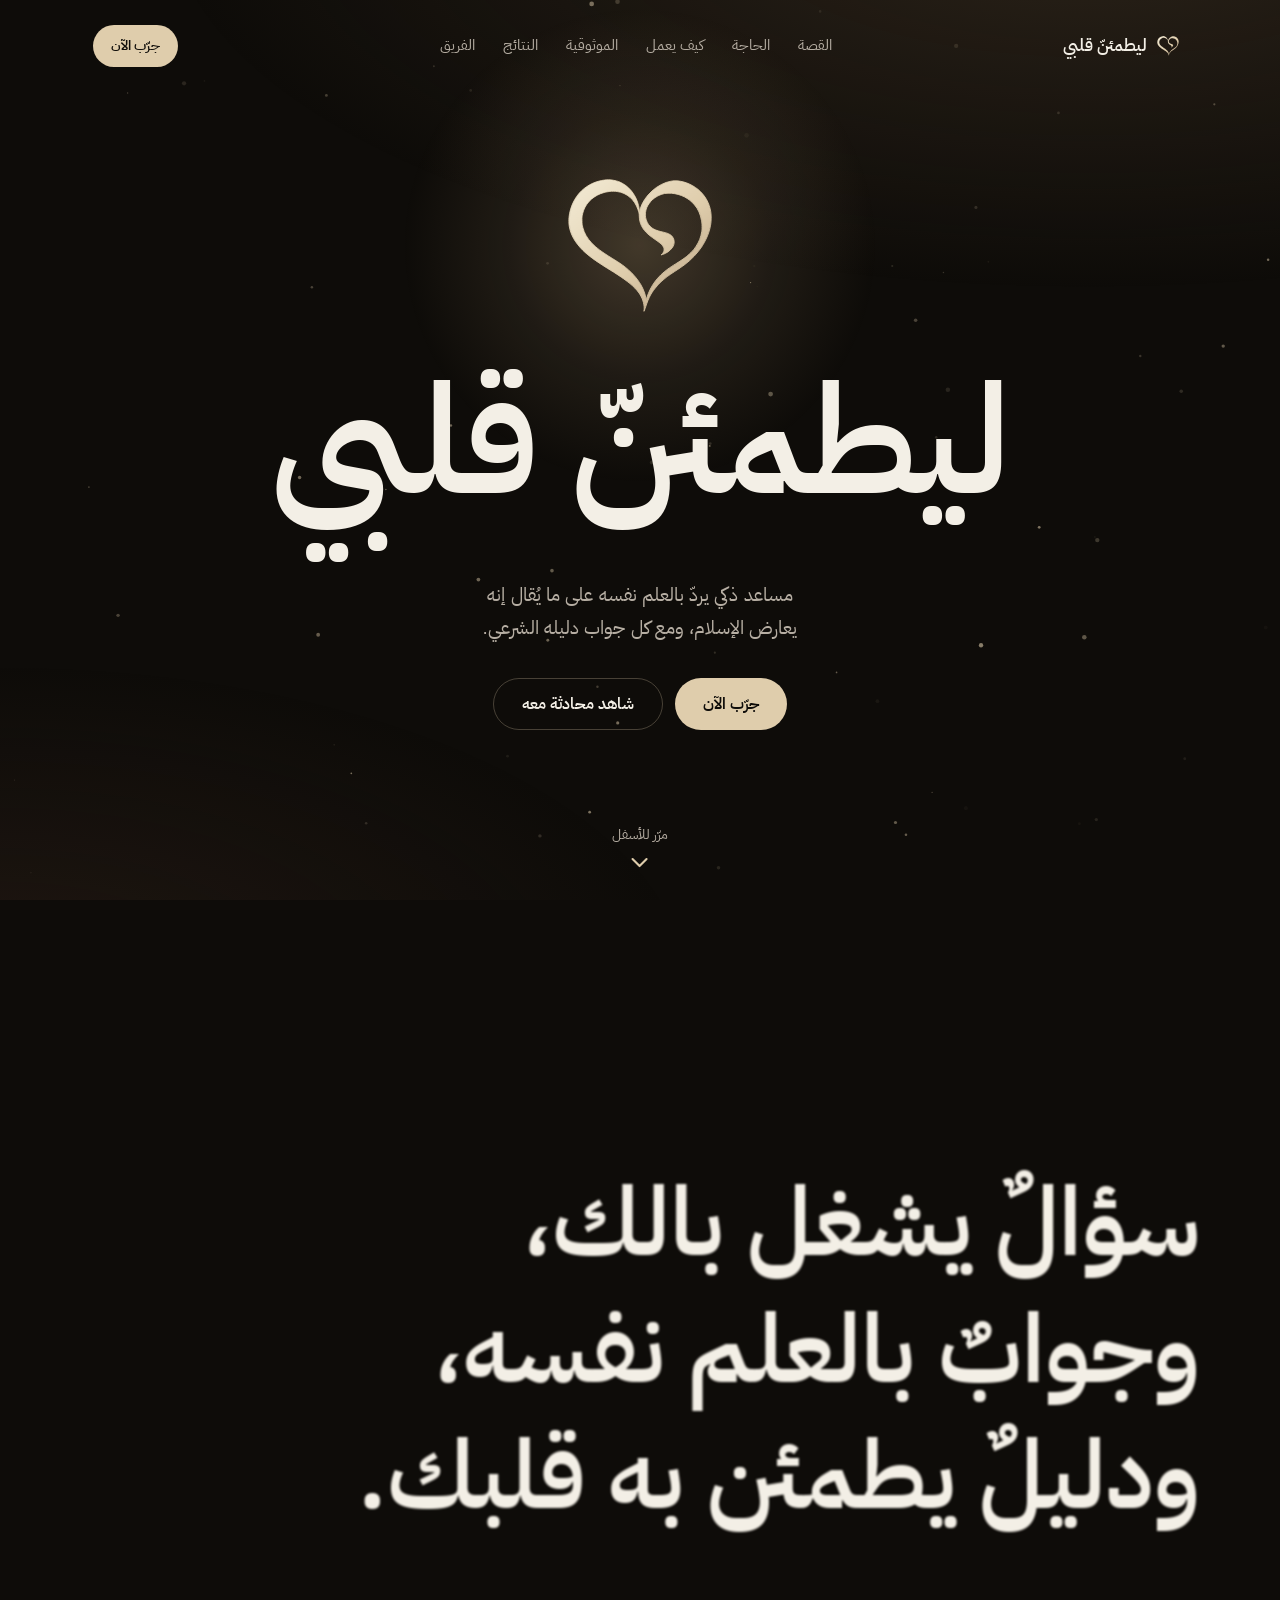
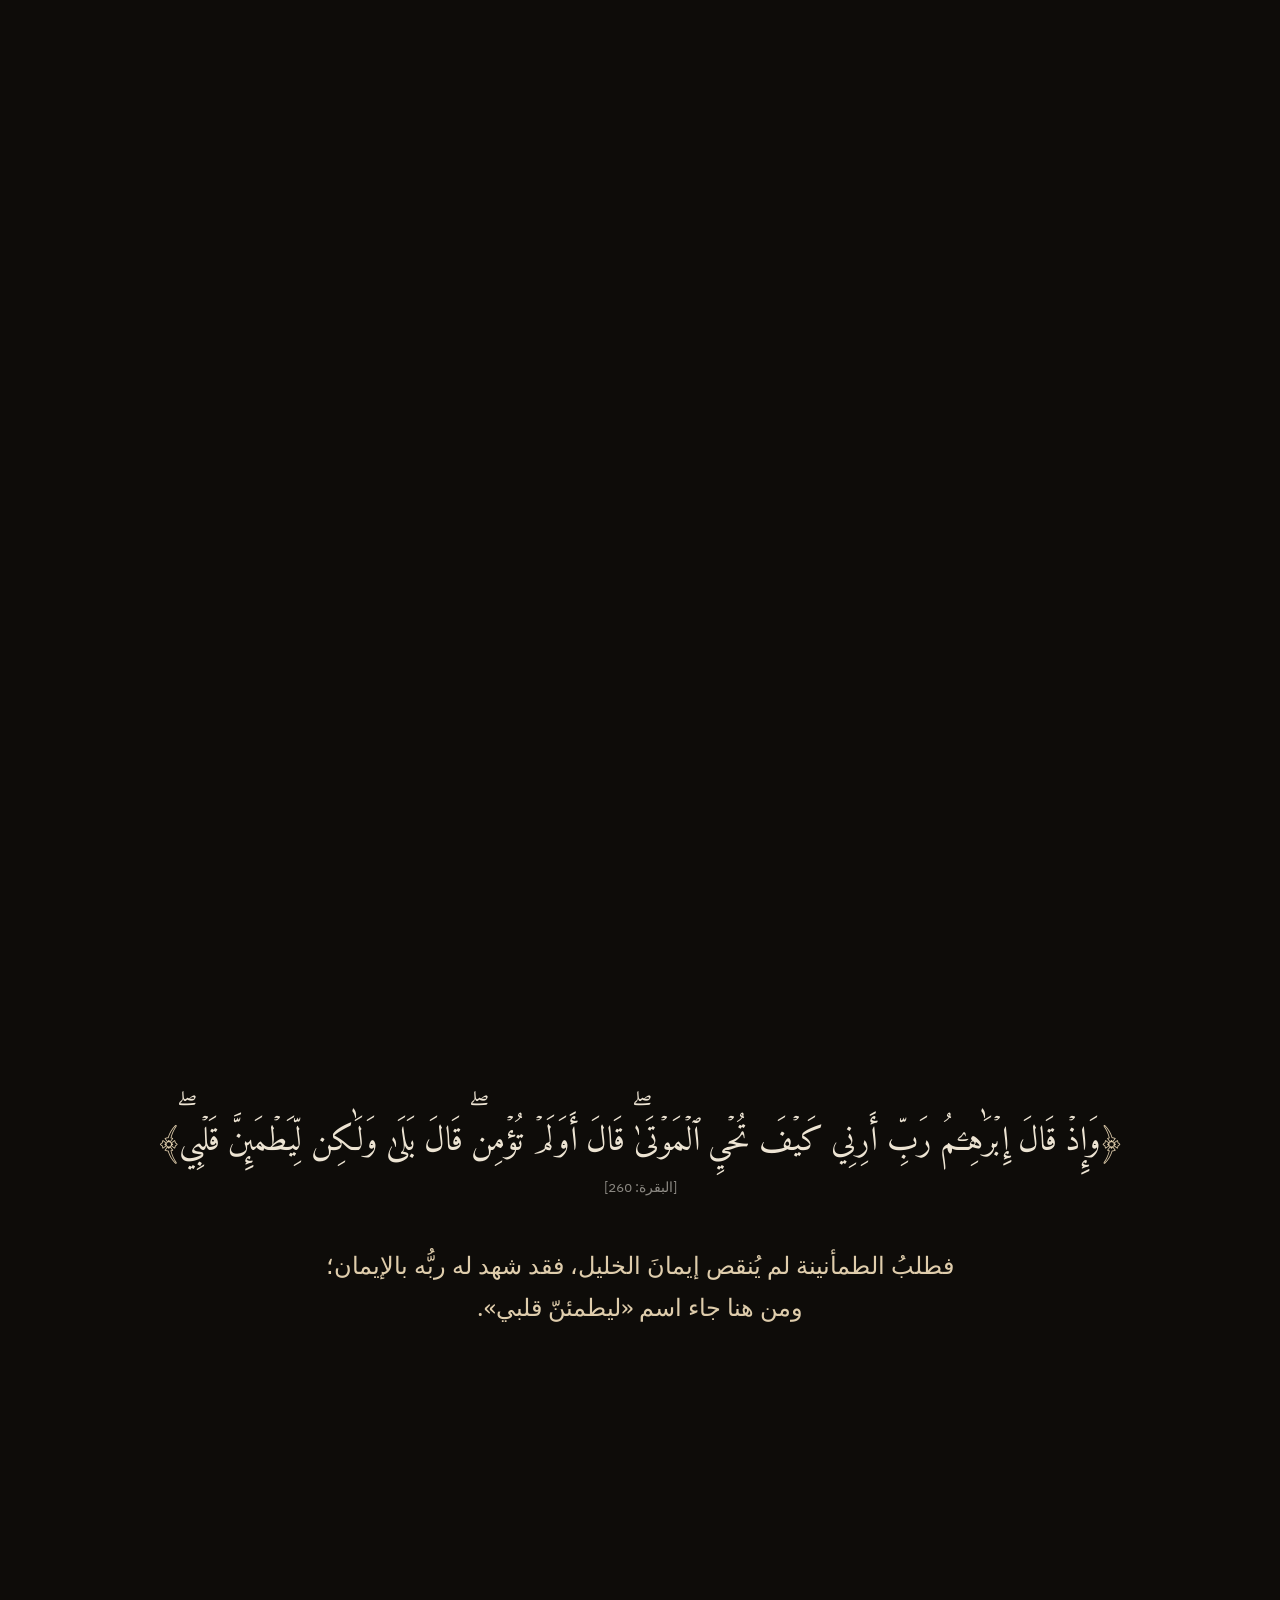
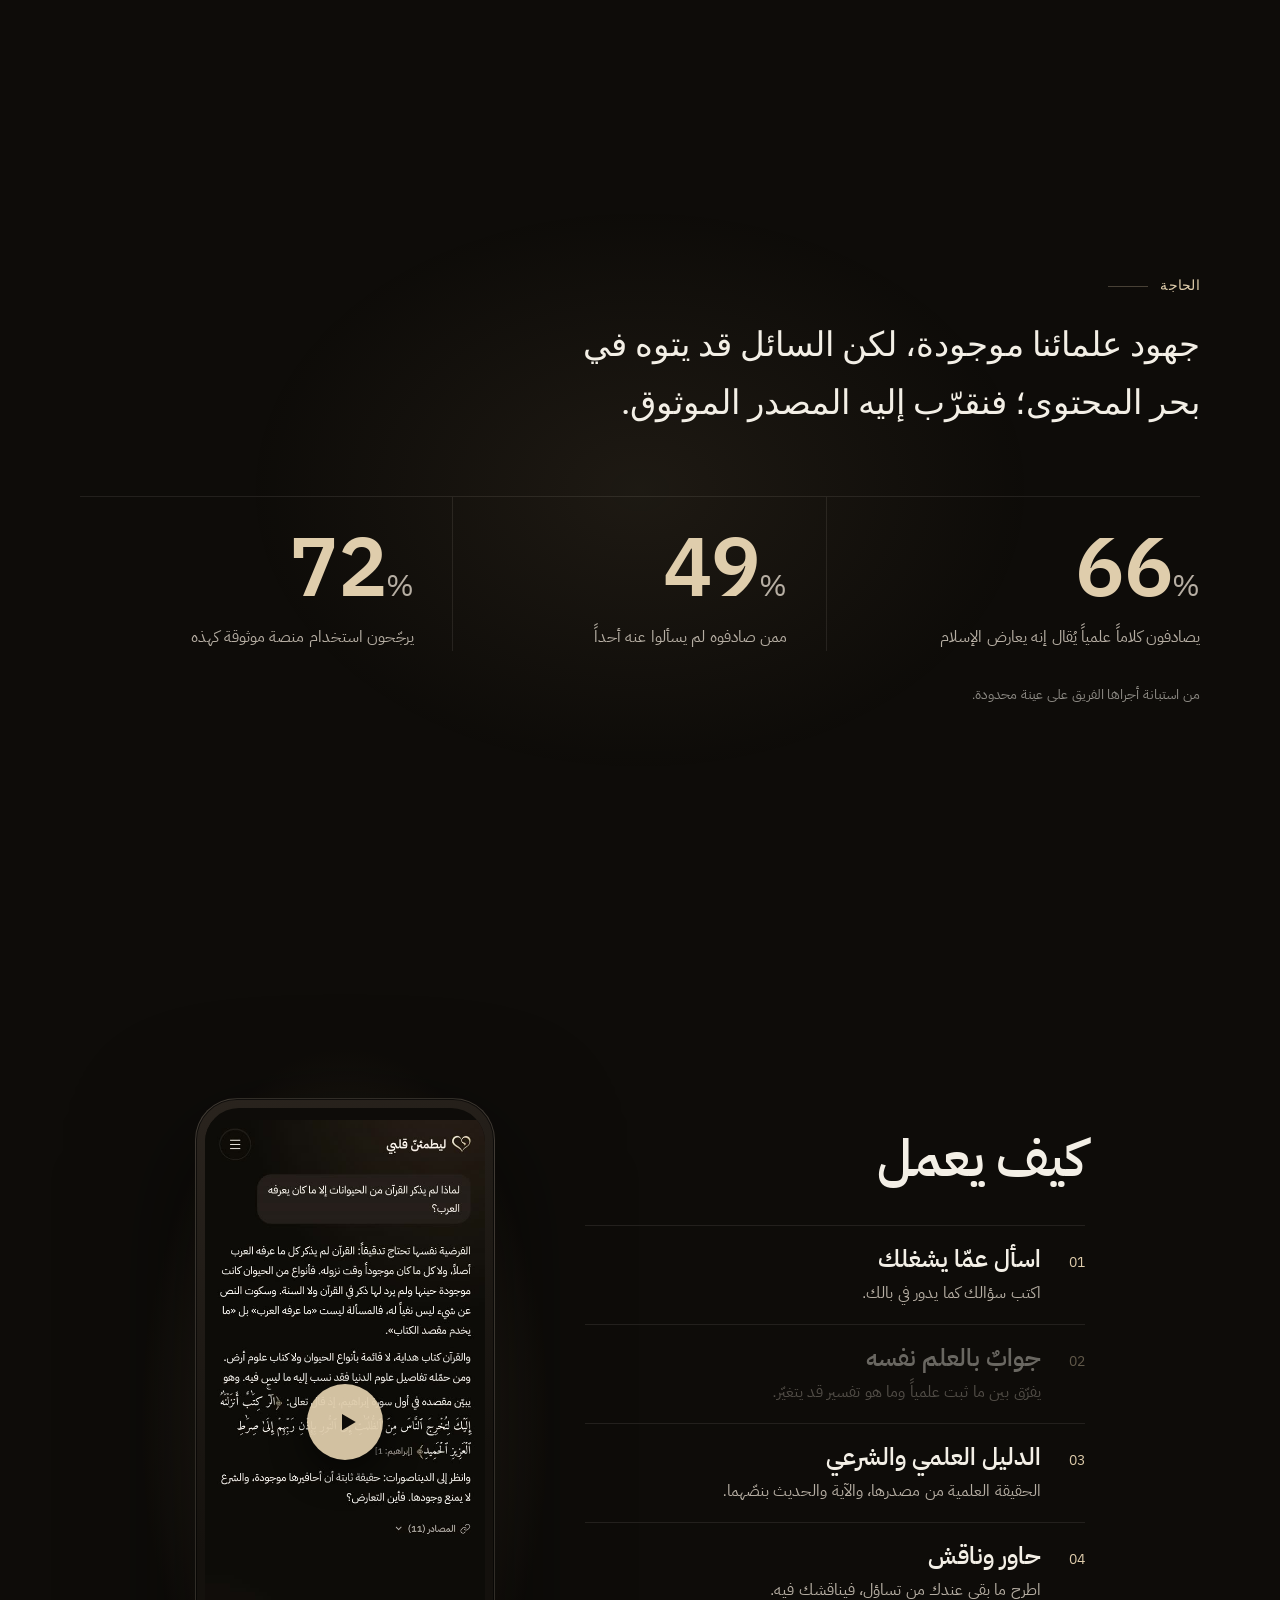
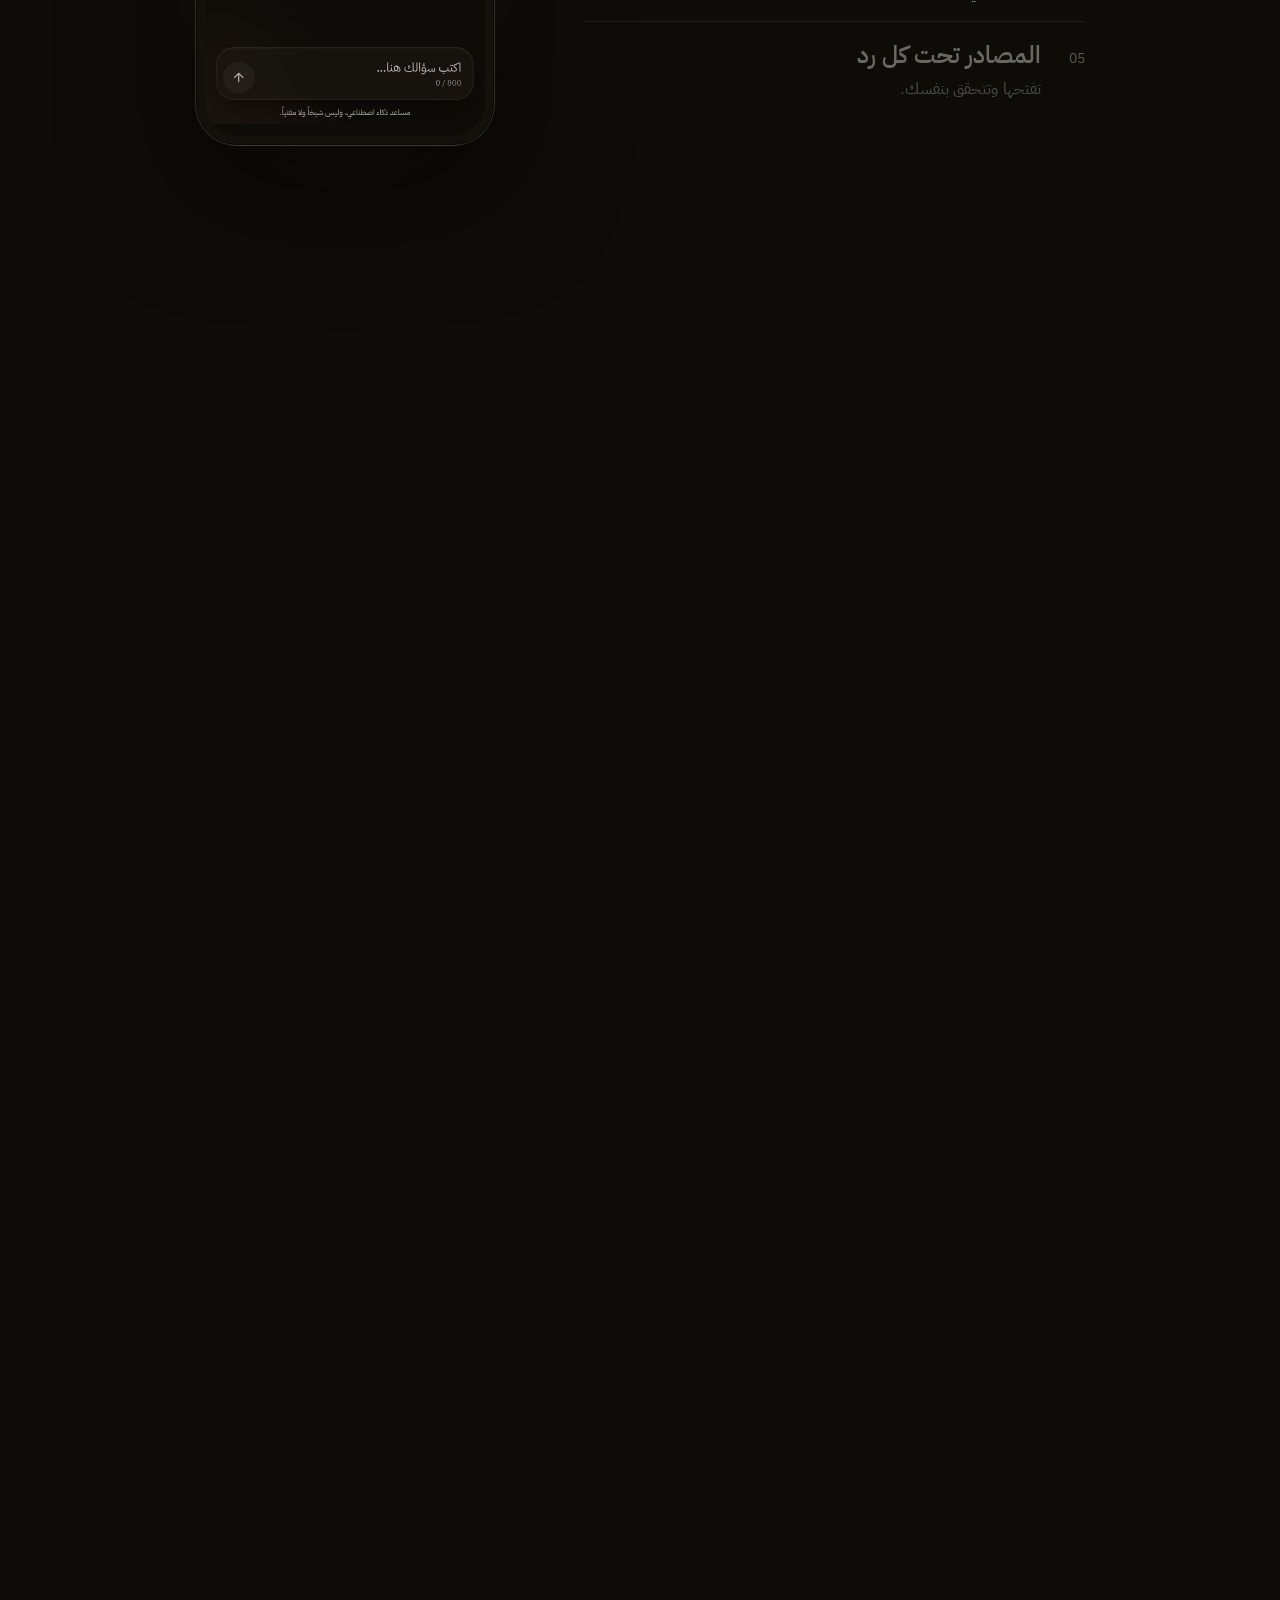
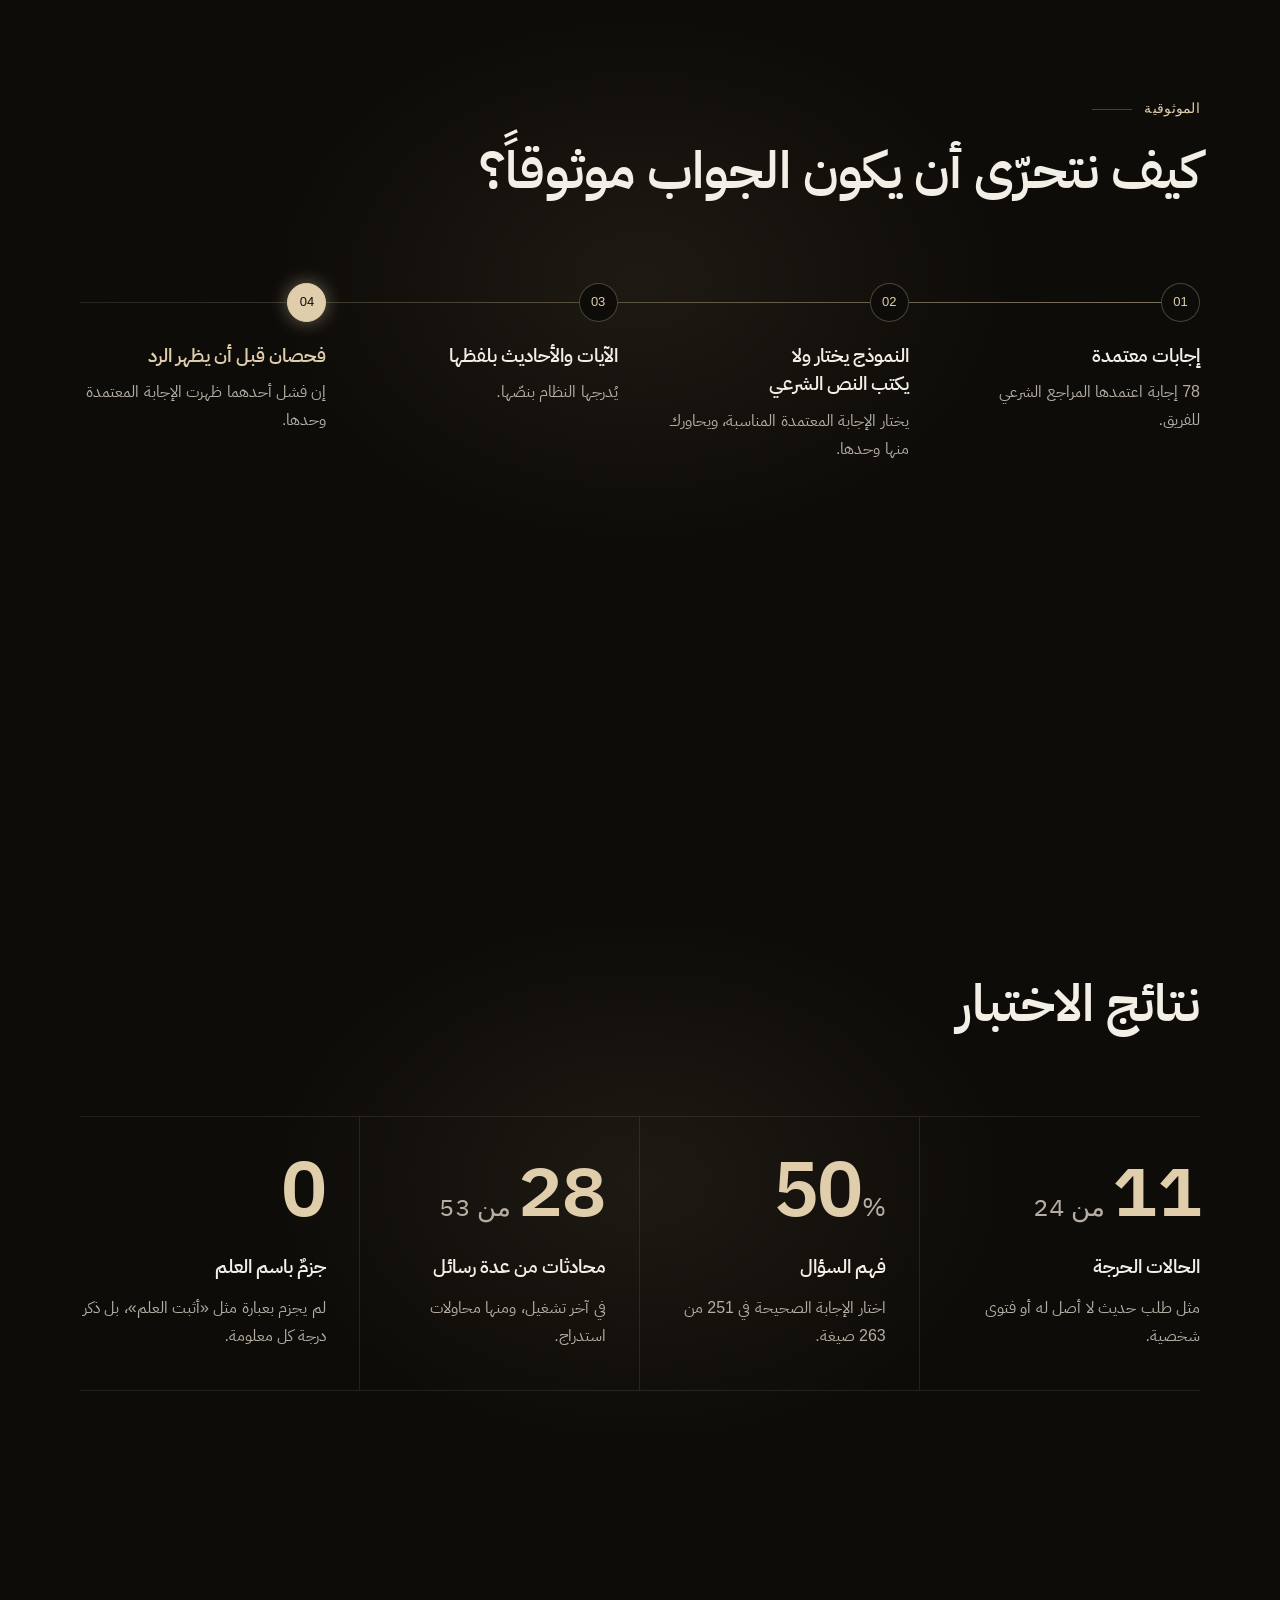
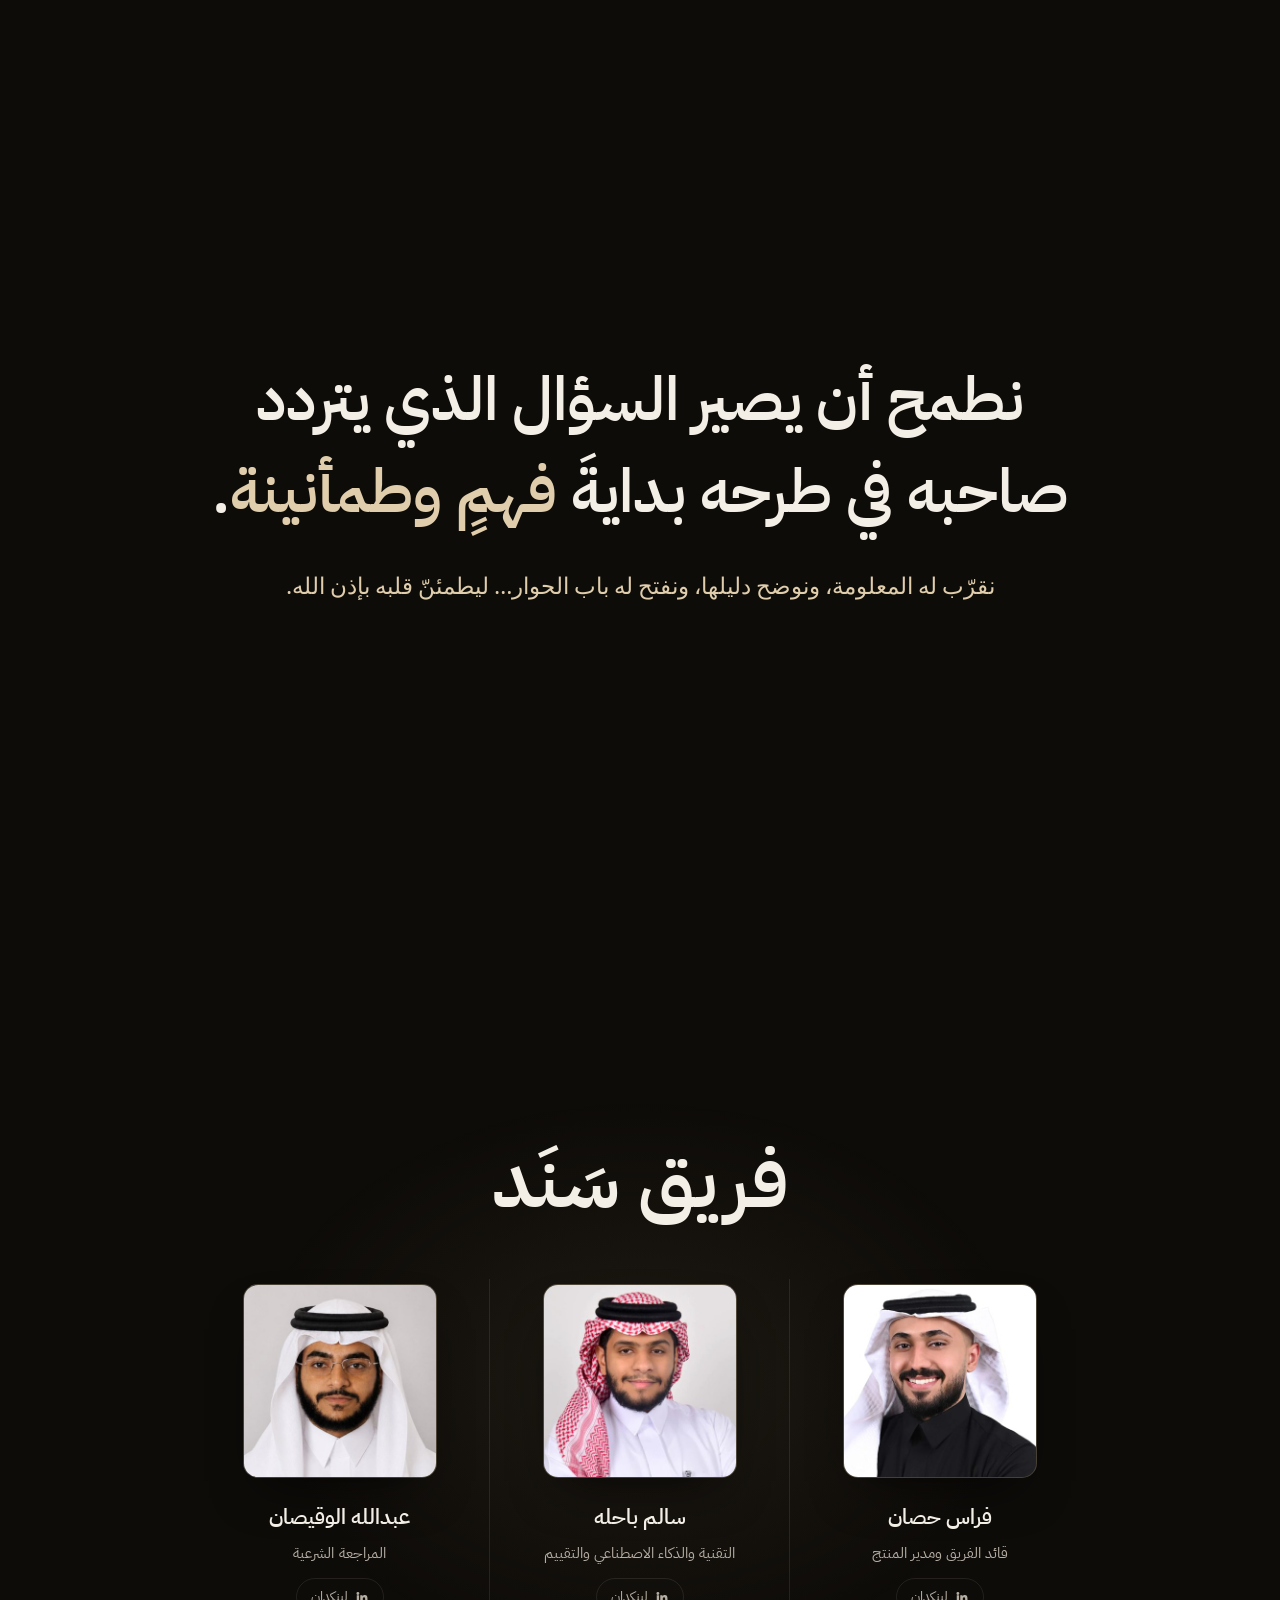
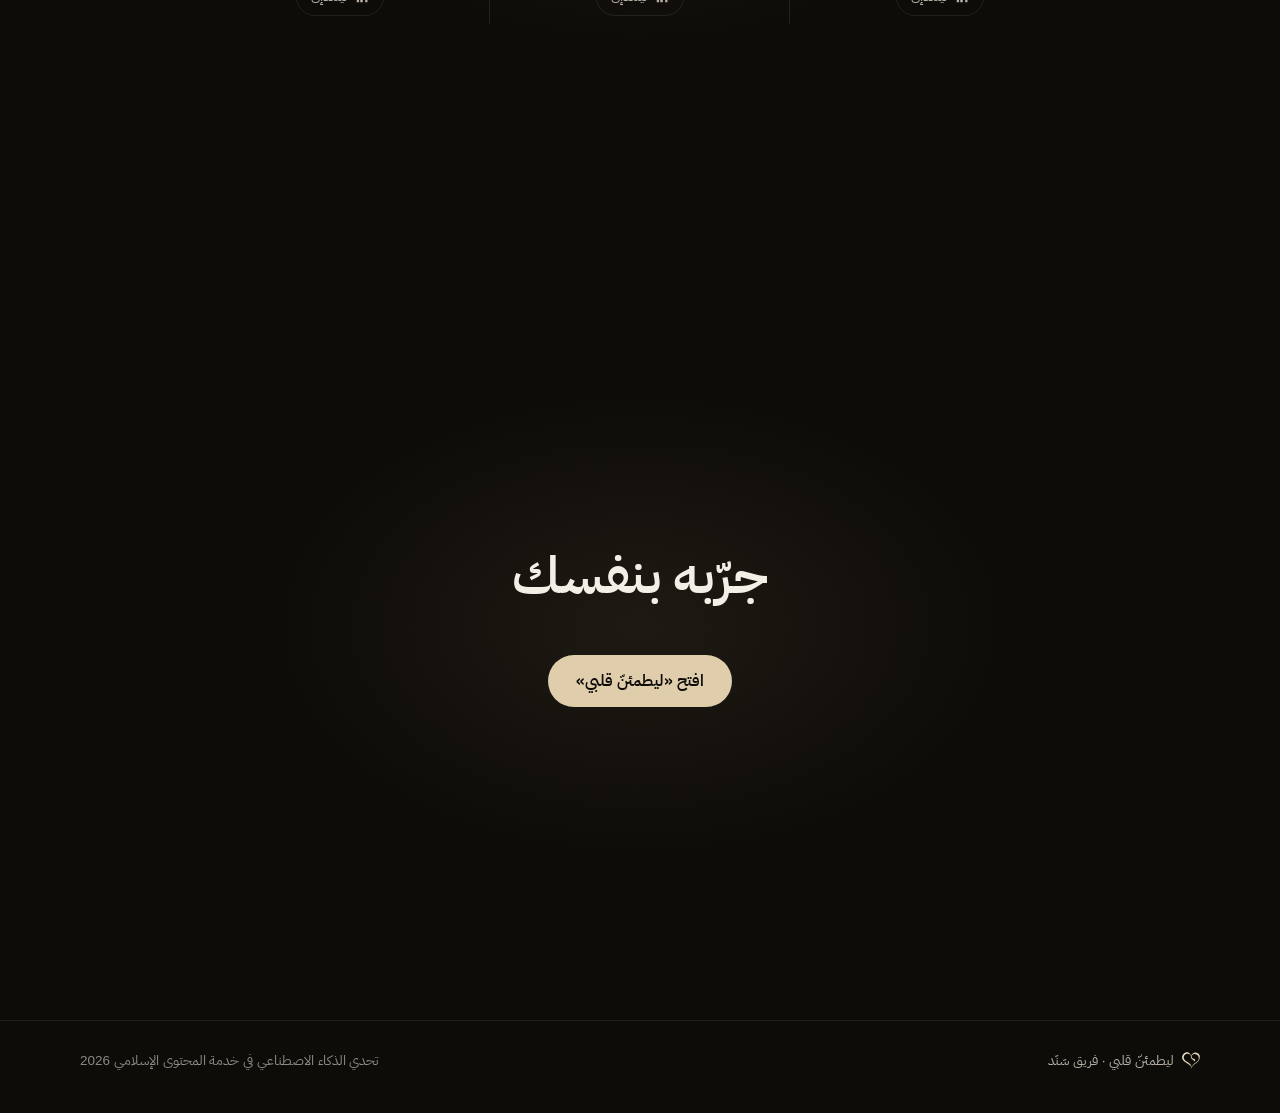
==== commit f420ec58: "Showcase: pinned how-it-works steps, shorter story, no QR; chat intro every visit Showcase page: - H" ====
--- a/static/site/index.html
+++ b/static/site/index.html
@@ -76,17 +76,12 @@
   </div>
 </section>
 
-<!-- 2b · the story of the name: the whole verse, then the story in order -->
+<!-- 2b · the story of the name: the verse up to «ليطمئن قلبي», then what it teaches -->
 <section class="sec story" id="story">
   <div class="wrap">
     <h2 class="eyebrow" data-reveal>قصة الاسم</h2>
-    <p class="story-verse" data-reveal><span class="orn">﴿</span>وَإِذۡ قَالَ إِبۡرَٰهِـۧمُ رَبِّ أَرِنِي كَيۡفَ تُحۡيِ ٱلۡمَوۡتَىٰۖ قَالَ أَوَلَمۡ تُؤۡمِنۖ قَالَ بَلَىٰ وَلَٰكِن لِّيَطۡمَئِنَّ قَلۡبِيۖ قَالَ فَخُذۡ أَرۡبَعَةࣰ مِّنَ ٱلطَّيۡرِ فَصُرۡهُنَّ إِلَيۡكَ ثُمَّ ٱجۡعَلۡ عَلَىٰ كُلِّ جَبَلࣲ مِّنۡهُنَّ جُزۡءࣰا ثُمَّ ٱدۡعُهُنَّ يَأۡتِينَكَ سَعۡيࣰاۚ وَٱعۡلَمۡ أَنَّ ٱللَّهَ عَزِيزٌ حَكِيمࣱ<span class="orn">﴾</span><span class="ref">[البقرة: 260]</span></p>
-    <ol class="story-beats">
-      <li data-reveal><span class="beat-n">01</span><p>سأل إبراهيمُ عليه السلام، خليلُ الله، ربَّه أن يُريَه كيف يُحيي الموتى.</p></li>
-      <li data-reveal><span class="beat-n">02</span><p>فقال له ربُّه: <span class="q"><span class="orn">﴿</span>أَوَلَمۡ تُؤۡمِنۖ<span class="orn">﴾</span></span>، قال: <span class="q"><span class="orn">﴿</span>بَلَىٰ وَلَٰكِن لِّيَطۡمَئِنَّ قَلۡبِيۖ<span class="orn">﴾</span></span>.</p></li>
-      <li data-reveal><span class="beat-n">03</span><p>فأمره الله أن يأخذ أربعةً من الطير، ثم دعاهنّ فأتينه سعياً، فرأى بعينه ما آمن به بقلبه.</p></li>
-    </ol>
-    <p class="story-close" data-reveal>ومن هنا جاء اسم «ليطمئنّ قلبي».</p>
+    <p class="story-verse" data-reveal><span class="orn">﴿</span>وَإِذۡ قَالَ إِبۡرَٰهِـۧمُ رَبِّ أَرِنِي كَيۡفَ تُحۡيِ ٱلۡمَوۡتَىٰۖ قَالَ أَوَلَمۡ تُؤۡمِنۖ قَالَ بَلَىٰ وَلَٰكِن لِّيَطۡمَئِنَّ قَلۡبِيۖ<span class="orn">﴾</span><span class="ref">[البقرة: 260]</span></p>
+    <p class="story-close" data-reveal><span>فطلبُ الطمأنينة لم يُنقص إيمانَ الخليل، فقد شهد له ربُّه بالإيمان؛</span> <span>ومن هنا جاء اسم «ليطمئنّ قلبي».</span></p>
   </div>
 </section>
 
@@ -106,34 +101,34 @@
   </div>
 </section>
 
-<!-- 4 · how it works: the real recorded conversation plays by itself; the step it is at lights up -->
-<section class="sec how" id="how">
-  <div class="wrap">
-    <div class="how-grid">
-      <div class="how-side">
-        <div class="sec-head" data-reveal>
-          <p class="eyebrow">كيف يعمل</p>
-          <h2>محادثة سجّلناها من الموقع</h2>
+<!-- 4 · how it works: the stage stays pinned while the scroll walks through the steps; the recording plays each
+     step's moment -->
+<section class="how" id="how">
+  <div class="how-track">
+    <div class="how-snaps" aria-hidden="true"><i></i><i></i><i></i><i></i><i></i></div>
+    <div class="how-stage">
+      <div class="wrap how-grid">
+        <h2 class="how-title">كيف يعمل</h2>
+        <div class="stage">
+          <div class="phone">
+            <video id="demo" data-src="/static/site/assets/demo.mp4" data-end="40.5" poster="/static/site/assets/demo-poster.jpg" muted playsinline preload="none" aria-label="تسجيل محادثة من الموقع المنشور"></video>
+            <button class="play" type="button" hidden aria-label="شغّل التسجيل"><svg viewBox="0 0 24 24" aria-hidden="true"><path d="M8 5.5v13l11-6.5z"/></svg></button>
+          </div>
         </div>
+        <div class="how-bars"><button type="button" data-bar aria-label="اسأل عمّا يشغلك"><i></i></button><button type="button" data-bar aria-label="جوابٌ بالعلم نفسه"><i></i></button><button type="button" data-bar aria-label="الدليل العلمي والشرعي"><i></i></button><button type="button" data-bar aria-label="حاور وناقش"><i></i></button><button type="button" data-bar aria-label="المصادر تحت كل رد"><i></i></button></div>
         <ol class="steps">
           <li class="step" data-step data-t="11"><button type="button"><span class="step-n">01</span><span class="step-txt"><span class="step-title">اسأل عمّا يشغلك</span><span class="step-line">اكتب سؤالك كما يدور في بالك.</span></span></button><span class="step-bar" aria-hidden="true"><i></i></span></li>
           <li class="step" data-step data-t="14.5"><button type="button"><span class="step-n">02</span><span class="step-txt"><span class="step-title">جوابٌ بالعلم نفسه</span><span class="step-line">يفرّق بين ما ثبت علمياً وما هو تفسير قد يتغيّر.</span></span></button><span class="step-bar" aria-hidden="true"><i></i></span></li>
           <li class="step" data-step data-t="18.5"><button type="button"><span class="step-n">03</span><span class="step-txt"><span class="step-title">الدليل العلمي والشرعي</span><span class="step-line">الحقيقة العلمية من مصدرها، والآية والحديث بنصّهما.</span></span></button><span class="step-bar" aria-hidden="true"><i></i></span></li>
-          <li class="step" data-step data-t="22"><button type="button"><span class="step-n">04</span><span class="step-txt"><span class="step-title">حاور وناقش</span><span class="step-line">اطرح ما بقي عندك، ويكمل معك الحوار.</span></span></button><span class="step-bar" aria-hidden="true"><i></i></span></li>
+          <li class="step" data-step data-t="22"><button type="button"><span class="step-n">04</span><span class="step-txt"><span class="step-title">حاور وناقش</span><span class="step-line">اطرح ما بقي عندك من تساؤل، فيناقشك فيه.</span></span></button><span class="step-bar" aria-hidden="true"><i></i></span></li>
           <li class="step" data-step data-t="36.6"><button type="button"><span class="step-n">05</span><span class="step-txt"><span class="step-title">المصادر تحت كل رد</span><span class="step-line">تفتحها وتتحقق بنفسك.</span></span></button><span class="step-bar" aria-hidden="true"><i></i></span></li>
         </ol>
       </div>
-      <div class="stage">
-        <div class="phone">
-          <video id="demo" data-src="/static/site/assets/demo.mp4" data-end="40.5" poster="/static/site/assets/demo-poster.jpg" muted playsinline preload="none" aria-label="تسجيل محادثة من الموقع المنشور"></video>
-          <button class="play" type="button" hidden aria-label="شغّل التسجيل"><svg viewBox="0 0 24 24" aria-hidden="true"><path d="M8 5.5v13l11-6.5z"/></svg></button>
-        </div>
-      </div>
-      <div class="how-bars"><button type="button" data-bar aria-label="اسأل عمّا يشغلك"><i></i></button><button type="button" data-bar aria-label="جوابٌ بالعلم نفسه"><i></i></button><button type="button" data-bar aria-label="الدليل العلمي والشرعي"><i></i></button><button type="button" data-bar aria-label="حاور وناقش"><i></i></button><button type="button" data-bar aria-label="المصادر تحت كل رد"><i></i></button></div>
-    </div>
-  </div>
-</section>
-
+    </div>
+  </div>
+</section>
+
+<!-- 5 · trust -->
 <section class="sec" id="trust">
   <div class="wrap">
     <div class="sec-head" data-reveal>
@@ -143,8 +138,8 @@
     <ol class="flow">
       <li class="flow-card" data-reveal><span class="flow-n">01</span><h3>إجابات معتمدة</h3><p>78 إجابة اعتمدها المراجع الشرعي للفريق.</p></li>
       <li class="flow-card" data-reveal><span class="flow-n">02</span><h3>النموذج يختار ولا يكتب النص الشرعي</h3><p>يختار الإجابة المعتمدة المناسبة، ويحاورك منها وحدها.</p></li>
-      <li class="flow-card" data-reveal><span class="flow-n">03</span><h3>الآيات والأحاديث بلفظها</h3><p>يُدرجها النظام بنصّها، لا يكتبها النموذج.</p></li>
-      <li class="flow-card flow-last" data-reveal><span class="flow-n">04</span><h3>فحصان قبل أن يظهر الرد</h3><p>وإن فشل أي فحص ظهرت الإجابة المعتمدة وحدها.</p></li>
+      <li class="flow-card" data-reveal><span class="flow-n">03</span><h3>الآيات والأحاديث بلفظها</h3><p>يُدرجها النظام بنصّها.</p></li>
+      <li class="flow-card flow-last" data-reveal><span class="flow-n">04</span><h3>فحصان قبل أن يظهر الرد</h3><p>إن فشل أحدهما ظهرت الإجابة المعتمدة وحدها.</p></li>
     </ol>
   </div>
 </section>
@@ -153,16 +148,14 @@
 <section class="sec" id="results">
   <div class="wrap">
     <div class="sec-head" data-reveal>
-      <p class="eyebrow">النتائج</p>
-      <h2>قسناه قبل أن نقول إنه يعمل</h2>
+      <h2>نتائج الاختبار</h2>
     </div>
     <div class="metrics">
       <div class="metric" data-reveal><b><span data-count="22">22</span><small> من 24</small></b><h3>الحالات الحرجة</h3><p>مثل طلب حديث لا أصل له أو فتوى شخصية.</p></div>
       <div class="metric" data-reveal><b><span data-count="95">95</span><small class="pct">%</small></b><h3>فهم السؤال</h3><p>اختار الإجابة الصحيحة في 251 من 263 صيغة.</p></div>
       <div class="metric" data-reveal><b><span data-count="53">53</span><small> من 53</small></b><h3>محادثات من عدة رسائل</h3><p>في آخر تشغيل، ومنها محاولات استدراج.</p></div>
-      <div class="metric" data-reveal><b><span data-count="0">0</span></b><h3>جزمٌ باسم العلم</h3><p>في الاختبار لم يجزم مرةً بعبارة مثل «أثبت العلم»، بل ذكر درجة كل معلومة.</p></div>
-    </div>
-    <p class="fine center" data-reveal>الخطوة القادمة: تقييم مستقل على أسئلة حقيقية.</p>
+      <div class="metric" data-reveal><b><span data-count="0">0</span></b><h3>جزمٌ باسم العلم</h3><p>لم يجزم بعبارة مثل «أثبت العلم»، بل ذكر درجة كل معلومة.</p></div>
+    </div>
   </div>
 </section>
 
@@ -191,7 +184,6 @@
   <div class="wrap">
     <div class="try-card" data-reveal>
       <h2>جرّبه بنفسك</h2>
-      <div class="try-qr" role="img" aria-label="رمز يفتح «ليطمئنّ قلبي» على الجوال"><svg viewBox="0 0 37 37" class="qr"><path fill="#f3efe6" d="M0 0h37v37h-37z"/><path class="qrline" stroke="#14110d" d="M2 2.5h7m1 0h1m1 0h1m1 0h1m1 0h1m2 0h3m1 0h1m1 0h2m1 0h7m-33 1h1m5 0h1m1 0h1m1 0h2m2 0h3m1 0h2m1 0h1m2 0h1m1 0h1m5 0h1m-33 1h1m1 0h3m1 0h1m1 0h1m3 0h1m1 0h1m5 0h2m1 0h2m1 0h1m1 0h3m1 0h1m-33 1h1m1 0h3m1 0h1m3 0h1m2 0h1m5 0h1m3 0h1m2 0h1m1 0h3m1 0h1m-33 1h1m1 0h3m1 0h1m3 0h2m1 0h2m3 0h4m1 0h1m2 0h1m1 0h3m1 0h1m-33 1h1m5 0h1m1 0h1m3 0h2m2 0h1m2 0h2m5 0h1m5 0h1m-33 1h7m1 0h1m1 0h1m1 0h1m1 0h1m1 0h1m1 0h1m1 0h1m1 0h1m1 0h1m1 0h7m-25 1h2m3 0h1m3 0h3m1 0h1m2 0h1m-23 1h3m1 0h1m1 0h3m1 0h2m2 0h1m1 0h1m6 0h3m2 0h3m-33 1h2m1 0h1m3 0h3m6 0h1m4 0h1m1 0h1m1 0h2m2 0h1m1 0h2m-32 1h3m2 0h1m4 0h2m1 0h2m2 0h2m1 0h2m2 0h3m3 0h1m-28 1h2m1 0h1m1 0h4m1 0h1m2 0h3m1 0h1m3 0h1m3 0h2m-31 1h1m1 0h2m2 0h1m1 0h1m3 0h4m1 0h1m1 0h1m1 0h1m3 0h1m1 0h3m1 0h2m-33 1h1m3 0h1m4 0h1m1 0h1m3 0h2m1 0h2m3 0h1m2 0h1m2 0h1m2 0h1m-32 1h2m3 0h4m3 0h3m2 0h1m1 0h1m1 0h1m1 0h3m1 0h2m1 0h1m-32 1h1m6 0h1m1 0h2m3 0h1m1 0h3m2 0h2m1 0h1m1 0h1m1 0h4m-32 1h2m1 0h2m1 0h3m1 0h1m2 0h4m1 0h2m5 0h1m1 0h2m-28 1h1m2 0h2m1 0h1m1 0h1m4 0h1m1 0h1m1 0h2m3 0h2m1 0h1m5 0h1m-33 1h1m4 0h4m3 0h1m2 0h1m1 0h1m2 0h1m1 0h1m7 0h2m-32 1h1m2 0h1m4 0h1m1 0h1m1 0h3m4 0h3m1 0h4m2 0h4m-33 1h1m4 0h4m2 0h1m1 0h1m1 0h1m1 0h4m1 0h1m1 0h2m1 0h3m-30 1h3m2 0h1m3 0h2m1 0h1m2 0h1m3 0h2m2 0h1m2 0h2m1 0h2m1 0h1m-33 1h1m4 0h4m2 0h2m2 0h1m1 0h1m4 0h1m1 0h1m5 0h2m-32 1h1m3 0h1m3 0h3m1 0h1m2 0h1m1 0h3m1 0h1m2 0h1m2 0h1m1 0h4m-33 1h1m2 0h1m2 0h1m1 0h1m1 0h2m1 0h2m3 0h2m2 0h8m1 0h2m-25 1h3m5 0h2m2 0h2m2 0h1m3 0h1m1 0h1m1 0h1m-33 1h7m4 0h1m6 0h1m1 0h2m1 0h2m1 0h1m1 0h1m2 0h1m-32 1h1m5 0h1m3 0h1m1 0h2m1 0h1m4 0h2m1 0h2m3 0h5m-33 1h1m1 0h3m1 0h1m1 0h4m3 0h2m1 0h1m2 0h1m2 0h5m2 0h2m-33 1h1m1 0h3m1 0h1m1 0h2m5 0h2m2 0h1m1 0h1m2 0h2m2 0h2m2 0h1m-33 1h1m1 0h3m1 0h1m1 0h3m1 0h1m1 0h1m1 0h1m1 0h9m2 0h2m-31 1h1m5 0h1m2 0h6m1 0h4m3 0h1m3 0h1m2 0h1m-31 1h7m2 0h1m4 0h1m2 0h1m2 0h1m2 0h3m5 0h1"/></svg></div>
       <a class="btn btn-gold" href="/chat">افتح «ليطمئنّ قلبي»</a>
     </div>
   </div>
--- a/static/site/site.css
+++ b/static/site/site.css
@@ -11,9 +11,7 @@
 :root {
   color-scheme: dark;
   --bg: #0E0C09;
-  --surface: linear-gradient(180deg, rgba(40, 34, 28, .78), rgba(22, 19, 16, .7));
   --surface-solid: #1A1613;
-  --lit: inset 0 1px 0 rgba(255, 244, 230, .07), 0 30px 60px -30px rgba(0, 0, 0, .6);
   --text: #F3EFE6;
   --muted: #B6AEA3;
   --dim: rgba(243, 239, 230, .55);
@@ -63,9 +61,8 @@
 .eyebrow::after { content: ""; width: 40px; height: 1px; background: var(--gold-line); }
 .sec-head { margin-bottom: clamp(44px, 6vw, 80px); }
 .sec-head h2 { margin-top: 14px; font-size: clamp(30px, 4.4vw, 52px); font-weight: 600; line-height: 1.35; }
-.card { background: var(--surface); border: 1px solid var(--line); border-radius: 28px; box-shadow: var(--lit); }
+.sec-head h2:first-child { margin-top: 0; }
 .fine { color: var(--dim); font-size: 13.5px; }
-.center { text-align: center; }
 
 /* buttons */
 .btn {
@@ -97,7 +94,7 @@
 .nav-links a { color: var(--muted); transition: color .2s; }
 .nav-links a:hover, .nav-links a.on { color: var(--text); }
 /* reading progress: a gold hairline across the top that fills as the page scrolls (from the right, the reading side) */
-.progress { display: none; position: fixed; z-index: 60; top: 0; inset-inline: 0; height: 2px; background: var(--gold); box-shadow: 0 0 8px rgba(223, 205, 172, .5); transform-origin: right; transform: scaleX(0); pointer-events: none; }
+.progress { display: none; position: fixed; z-index: 60; top: 0; inset-inline: 0; height: 3px; background: var(--gold); box-shadow: 0 0 8px rgba(223, 205, 172, .5); transform-origin: right; transform: scaleX(0); pointer-events: none; }
 .js .progress { display: block; }
 
 /* hero: sized by height as well, so the whole first screen (and the scroll cue) fits a laptop */
@@ -122,11 +119,11 @@
 .lede { text-wrap: balance; margin-top: clamp(30px, 4.5vh, 46px); max-width: 620px; color: var(--muted); font-size: clamp(16px, 1.7vw, 19px); }
 .cta { margin-top: 34px; display: flex; flex-wrap: wrap; gap: 12px; justify-content: center; }
 /* the scroll cue: words and a gold arrow that nudges down; it fades once the page moves */
-.scroll-cue { position: absolute; bottom: calc(24px + env(safe-area-inset-bottom)); left: 50%; transform: translateX(-50%); display: flex; flex-direction: column; align-items: center; gap: 2px; color: var(--muted); font-size: 14px; white-space: nowrap; transition: opacity .4s, color .2s; }
+.scroll-cue { position: absolute; bottom: calc(24px + env(safe-area-inset-bottom)); left: 50%; transform: translateX(-50%); display: flex; flex-direction: column; align-items: center; gap: 2px; color: var(--muted); font-size: 14px; white-space: nowrap; transition: opacity .4s, visibility 0s, color .2s; }
 .scroll-cue:hover { color: var(--gold); }
 .chev { width: 28px; height: 28px; fill: none; stroke: var(--gold); stroke-width: 1.8; stroke-linecap: round; stroke-linejoin: round; animation: nudge 1.8s ease-in-out infinite; }
 @keyframes nudge { 0%, 100% { transform: translateY(0); opacity: .6; } 50% { transform: translateY(7px); opacity: 1; } }
-.moved .scroll-cue { opacity: 0; pointer-events: none; }
+.moved .scroll-cue { opacity: 0; visibility: hidden; transition: opacity .4s, visibility 0s .4s; }
 
 /* hero entrance, while the heart is drawn */
 .hero .title, .hero .lede, .hero .cta { opacity: 0; transform: translateY(14px); animation: rise .8s var(--ease) forwards; }
@@ -137,7 +134,7 @@
 
 /* the three lines: a tall section whose text stays put while each line lights up in turn */
 .lines { position: relative; }
-.js .lines { height: 185vh; }
+.js .lines { height: 160vh; }
 .lines-in { display: flex; flex-direction: column; justify-content: center; width: min(1120px, 100% - 40px); margin-inline: auto; padding: 80px 0; }
 .js .lines-in { position: sticky; top: 0; height: 100vh; height: 100svh; padding: 0; }
 .line { font-size: clamp(28px, 9vw, 96px); font-weight: 600; line-height: 1.32; transition: opacity .6s var(--ease), filter .6s; }
@@ -150,16 +147,8 @@
 .story { text-align: center; }
 .story .eyebrow { justify-content: center; }
 .story-verse { max-width: 1000px; margin: 26px auto 0; font-family: var(--quran); font-size: clamp(23px, 2.7vw, 34px); line-height: 2.25; color: #EDE4D3; }
-.story-beats { list-style: none; max-width: 1040px; margin: clamp(48px, 6vw, 80px) auto 0; padding: 0; display: grid; grid-template-columns: repeat(3, 1fr); border-top: 1px solid var(--line); text-align: start; }
-.story-beats li { padding: 28px clamp(20px, 3vw, 36px) 0; border-inline-start: 1px solid var(--line); }
-.story-beats li:first-child { border-inline-start: 0; padding-inline-start: 0; }
-.story-beats li:last-child { padding-inline-end: 0; }
-.story-beats .q { font-family: var(--quran); font-size: 1.12em; color: #EDE4D3; }
-.beat-n { color: var(--gold); font-size: 14px; font-weight: 500; font-variant-numeric: tabular-nums; }
-.story-beats p { margin-top: 10px; font-size: clamp(17px, 1.6vw, 19.5px); line-height: 1.9; text-wrap: pretty; }
-.story-close { max-width: 760px; margin: clamp(40px, 5vw, 64px) auto 0; color: var(--gold); font-size: clamp(19px, 2vw, 24px); font-weight: 500; text-wrap: balance; }
-.story-beats li:nth-child(2) { transition-delay: .12s; }
-.story-beats li:nth-child(3) { transition-delay: .24s; }
+.story-close span { display: inline-block; }  /* wide screens break at the semicolon */
+.story-close { max-width: 820px; margin: clamp(30px, 4vw, 48px) auto 0; color: var(--gold); font-size: clamp(19px, 2vw, 24px); font-weight: 500; text-wrap: balance; }
 
 /* the need */
 .need-text { margin-top: 18px; max-width: 900px; font-size: clamp(22px, 2.7vw, 34px); line-height: 1.7; font-weight: 500; }
@@ -171,11 +160,32 @@
 .stat > span { display: block; margin-top: 14px; max-width: 260px; text-wrap: pretty; color: var(--muted); font-size: 16px; line-height: 1.65; }
 .need .fine { margin-top: 32px; }
 
-/* how it works: the recording plays by itself in a phone; beside it the steps, the current one lit, with a bar that
-   fills over its stretch of the recording; tapping a step jumps there */
-.how-grid { display: grid; grid-template-columns: minmax(0, 500px) auto; justify-content: center; align-items: center; column-gap: clamp(48px, 7vw, 112px); }
-.how .sec-head { margin-bottom: clamp(26px, 4vh, 40px); }
-.steps { list-style: none; margin: 0; padding: 0; }
+/* how it works: a tall track whose stage stays pinned to the screen while the scroll walks through the five steps,
+   one stretch of scrolling each, so none is skipped unseen. The step in view is lit, a bar fills towards the next,
+   and the recording plays that step's moment. On touch screens each step is a resting point of the scroll.
+   Without scripts it is an ordinary section. In reading order: heading, recording, bars, steps; on wide screens the
+   heading and the steps share the start column */
+.how { position: relative; isolation: isolate; scroll-margin-top: calc(-1 * (var(--nav-h) + 24px) - 2px); }  /* links land pinned on step 1 */
+.how-track { position: relative; }
+.how-stage { padding: clamp(110px, 14vw, 190px) 0; }
+.js .how-track { height: 410vh; }  /* the screen, plus 62vh of scrolling per step */
+.js .how-stage { position: sticky; top: 0; height: 100vh; display: flex; align-items: center; padding: calc(var(--nav-h) + 30px) 0 30px; }
+.how-snaps { display: none; }
+.js .how-snaps { display: block; position: absolute; inset: 0; pointer-events: none; }
+/* each sits where its step starts, pushed down by the scroll padding, which the snap alignment takes off again */
+.how-snaps i { position: absolute; inset-inline: 0; height: 1px; top: calc(var(--k) * 62vh + 2px + var(--nav-h) + 24px); }
+.how-snaps i:nth-child(1) { --k: 0; }
+.how-snaps i:nth-child(2) { --k: 1; }
+.how-snaps i:nth-child(3) { --k: 2; }
+.how-snaps i:nth-child(4) { --k: 3; }
+.how-snaps i:nth-child(5) { --k: 4; }
+@media (hover: none) and (pointer: coarse) {
+  html.js { scroll-snap-type: y proximity; }
+  .how-snaps i { scroll-snap-align: start; scroll-snap-stop: always; }
+}
+.how-grid { display: grid; grid-template-columns: minmax(0, 500px) auto; justify-content: center; align-content: center; column-gap: clamp(48px, 7vw, 112px); }
+.how-title { grid-column: 1; grid-row: 1; align-self: end; margin-bottom: clamp(22px, 3.5vh, 36px); font-size: clamp(30px, 4.4vw, 52px); font-weight: 600; line-height: 1.35; }
+.steps { grid-column: 1; grid-row: 2; align-self: start; list-style: none; margin: 0; padding: 0; }
 .step { position: relative; border-top: 1px solid var(--line); }
 .step button { display: grid; grid-template-columns: 44px 1fr; align-items: baseline; width: 100%; padding: 16px 0 18px; border: 0; background: none; color: inherit; font: inherit; text-align: start; cursor: pointer; transition: opacity .4s var(--ease); }
 .js .step:not(.on) button { opacity: .4; }
@@ -187,7 +197,7 @@
 .js .step-bar { display: block; }
 .step-bar i, .how-bars i { display: block; height: 100%; border-radius: 2px; background: var(--gold); transform-origin: right; transform: scaleX(0); }
 .how-bars { display: none; }
-.stage { display: grid; place-items: center; }
+.stage { grid-column: 2; grid-row: 1 / span 2; display: grid; place-items: center; }
 /* the frame takes its width from its height, so the recording is never cropped */
 .phone {
   position: relative; width: auto; height: min(72vh, 700px); aspect-ratio: 540 / 1168; border-radius: 42px; padding: 9px;
@@ -224,7 +234,6 @@
 .metric b small { font-size: .34em; color: var(--muted); font-weight: 500; letter-spacing: 0; }
 .metric h3 { margin-top: 20px; font-size: 19px; font-weight: 600; }
 .metric p { margin-top: 10px; color: var(--muted); font-size: 16px; line-height: 1.75; }
-#results .fine { margin-top: 30px; }
 
 /* vision */
 .vision { text-align: center; }
@@ -248,20 +257,15 @@
 .li:hover { color: var(--gold); border-color: var(--gold-line); }
 .li-icon { width: 14px; height: 14px; }
 
-/* try it: one centred column; dark modules on a cream tile (its two-module light margin is drawn into the code), so
-   every phone camera reads it, also from a screen */
+/* try it: the heading and the button that opens the chat */
 .try-card { display: flex; flex-direction: column; align-items: center; text-align: center; }
 .try-card h2 { font-size: clamp(32px, 4.4vw, 52px); font-weight: 600; line-height: 1.3; }
-.try-qr { width: clamp(210px, 18vw, 250px); margin-top: clamp(32px, 4vw, 44px); border-radius: 6px; overflow: hidden; box-shadow: 0 24px 60px -20px rgba(0, 0, 0, .7), 0 0 50px rgba(223, 205, 172, .12); }
-.try-qr svg { width: 100%; height: auto; shape-rendering: crispEdges; }
 .try-card .btn { margin-top: clamp(32px, 4vw, 44px); }
 
 /* footer */
 .foot { border-top: 1px solid var(--line); padding: 28px 0 40px; color: var(--dim); font-size: 13.5px; }
 .foot-in { display: flex; flex-wrap: wrap; align-items: center; justify-content: space-between; gap: 12px 24px; }
 .foot-brand { display: flex; align-items: center; gap: 8px; color: var(--muted); }
-.foot a { display: inline-block; padding: 8px 4px; }
-#results .fine a { display: inline-block; padding-block: 8px; }
 
 /* scroll reveal */
 [data-reveal] { transition: opacity 1.1s var(--ease), transform 1.1s var(--ease); }
@@ -287,6 +291,16 @@
   .nav { grid-template-columns: 1fr auto; }
 }
 
+/* short laptop windows: a compact pinned stage, so the heading clears the nav and the last step fits */
+@media (min-width: 761px) and (max-height: 760px) {
+  .js .how-stage { padding: calc(var(--nav-h) + 22px) 0 16px; }
+  .how-title { margin-bottom: 10px; font-size: clamp(28px, 5vh, 40px); }
+  .step button { padding: 9px 0 11px; }
+  .step-line { line-height: 1.55; }
+  .js .phone { height: calc(100vh - var(--nav-h) - 60px); }
+}
+@media (min-width: 761px) and (max-height: 520px) { .step-line { display: none; } }
+
 /* phone: the whole recording in a phone frame, as tall as the screen allows; under it a bar per step (the current one
    fills as the recording plays) and the current step's words */
 @media (max-width: 760px) {
@@ -296,37 +310,47 @@
   body::after { content: ""; position: fixed; z-index: 45; top: 0; inset-inline: 0; height: calc(var(--nav-h) + 20px); pointer-events: none;
     background: linear-gradient(to bottom, var(--bg) 55%, rgba(14, 12, 9, 0)); }
   #try { min-height: calc(100vh - 180px); min-height: calc(100svh - 180px); }
+  /* on a phone the sections follow each other closely, with no half-empty screens between them */
+  .sec { padding: 84px 0; }
+  #story, #need, #trust, #results, #vision, #team { min-height: 0; }
   .btn-sm { height: 44px; }
   .hero { padding-top: 96px; }
   .title { font-size: clamp(50px, 16vw, 72px); }
   .js .lines { height: 155vh; height: 155svh; }
   .line { font-size: clamp(28px, 8.6vw, 38px); }
   .js .line { opacity: .24; }
-  .story-beats { grid-template-columns: 1fr; }
-  .story-beats li, .story-beats li:first-child { padding: 20px 0; border-inline-start: 0; border-top: 1px solid var(--line); }
-  .story-beats li:first-child { border-top: 0; }
   .stats { grid-template-columns: 1fr; }
   .stat { display: grid; grid-template-columns: 104px 1fr; align-items: center; gap: 16px; padding: 18px 0; border-inline-start: 0; border-top: 1px solid var(--line); }
   .stat:first-child { border-top: 0; }
   .stat b { font-size: 52px; }
   .stat > span { margin-top: 0; font-size: 15px; }
-  .how-grid { display: flex; flex-direction: column; align-items: stretch; }
-  .how-side { display: contents; }
-  .how .sec-head { order: 0; margin-bottom: 26px; }
-  .stage { order: 1; }
-  .phone { height: min(64vh, 580px); height: min(64svh, 580px); border-radius: 34px; padding: 6px; box-shadow: 0 20px 60px rgba(0, 0, 0, .5); }
+  /* the pinned stage fills the screen: heading, the phone taking the height left, the bars, then the step's words,
+     which cross-fade in place */
+  .js .how-track { height: 450vh; height: 450svh; }  /* the screen, plus 70svh of scrolling per step */
+  .js .how-stage { height: 100vh; height: 100svh; align-items: stretch; padding: calc(var(--nav-h) + 22px) 0 16px; }
+  .how-snaps i { top: calc(var(--k) * 70vh + 2px + var(--nav-h) + 24px); top: calc(var(--k) * 70svh + 2px + var(--nav-h) + 24px); }
+  .how-grid { display: block; }
+  .js .how-grid { display: grid; grid-template-columns: minmax(0, 1fr); grid-template-rows: auto minmax(0, 1fr) auto auto; }
+  .how-title { margin-bottom: 14px; font-size: 30px; text-align: center; }
+  .js .how-title, .js .stage, .js .steps { grid-column: 1; grid-row: auto; align-self: auto; }
+  .stage { min-height: 0; }
+  .js .stage { position: relative; }
+  .phone { height: min(66vh, 600px); height: min(66svh, 600px); border-radius: 34px; padding: 6px; box-shadow: 0 20px 60px rgba(0, 0, 0, .5); }
+  .js .phone { position: absolute; inset: 0; margin: auto; height: 100%; max-height: 600px; }
   .phone::before { inset: -30px; }
   .phone video { border-radius: 28px; }
-  .js .how-bars { order: 2; display: flex; gap: 6px; width: min(100%, 300px); margin: 14px auto 0; }
+  .js .how-bars { display: flex; gap: 6px; width: min(100%, 300px); margin: 12px auto 0; }
   .how-bars button { position: relative; flex: 1; height: 28px; padding: 0; border: 0; background: none; cursor: pointer; }
   .how-bars button::before, .how-bars i { position: absolute; inset-inline: 0; top: 50%; height: 3px; margin-top: -1.5px; }
   .how-bars button::before { content: ""; border-radius: 2px; background: rgba(255, 244, 230, .14); }
-  .steps { order: 3; min-height: 96px; }
-  .js .step:not(.on) { display: none; }
+  .js .steps { display: grid; margin-top: 4px; }
   .step { border-top: 0; }
+  .js .step { grid-area: 1 / 1; transition: opacity .45s var(--ease), transform .45s var(--ease), visibility 0s; }
+  .js .step:not(.on) { opacity: 0; transform: translateY(10px); visibility: hidden; transition: opacity .25s, transform .25s, visibility 0s .25s; }
+  .js .step:not(.on) button { opacity: 1; }
   .js .step-bar { display: none; }
   .step button { display: flex; flex-direction: column; align-items: center; padding: 2px 0 0; text-align: center; cursor: default; }
-  .step-n { font-size: 13px; }
+  .js .step-n { display: none; }  /* the bars already count the steps */
   .step-title { font-size: 21px; }
   .step-line { font-size: 15.5px; }
   .flow { padding-inline-start: 56px; }
@@ -346,7 +370,6 @@
   .avatar { width: 84px; grid-row: span 3; align-self: start; margin: 0; border-radius: 10px; box-shadow: 0 0 0 1px var(--gold-line); }
   .member h3 { margin-top: 0; font-size: 18px; }
   .member p { margin-top: 0; }
-  .try-qr { width: 210px; }
   .foot-in { flex-direction: column; text-align: center; }
 }
 
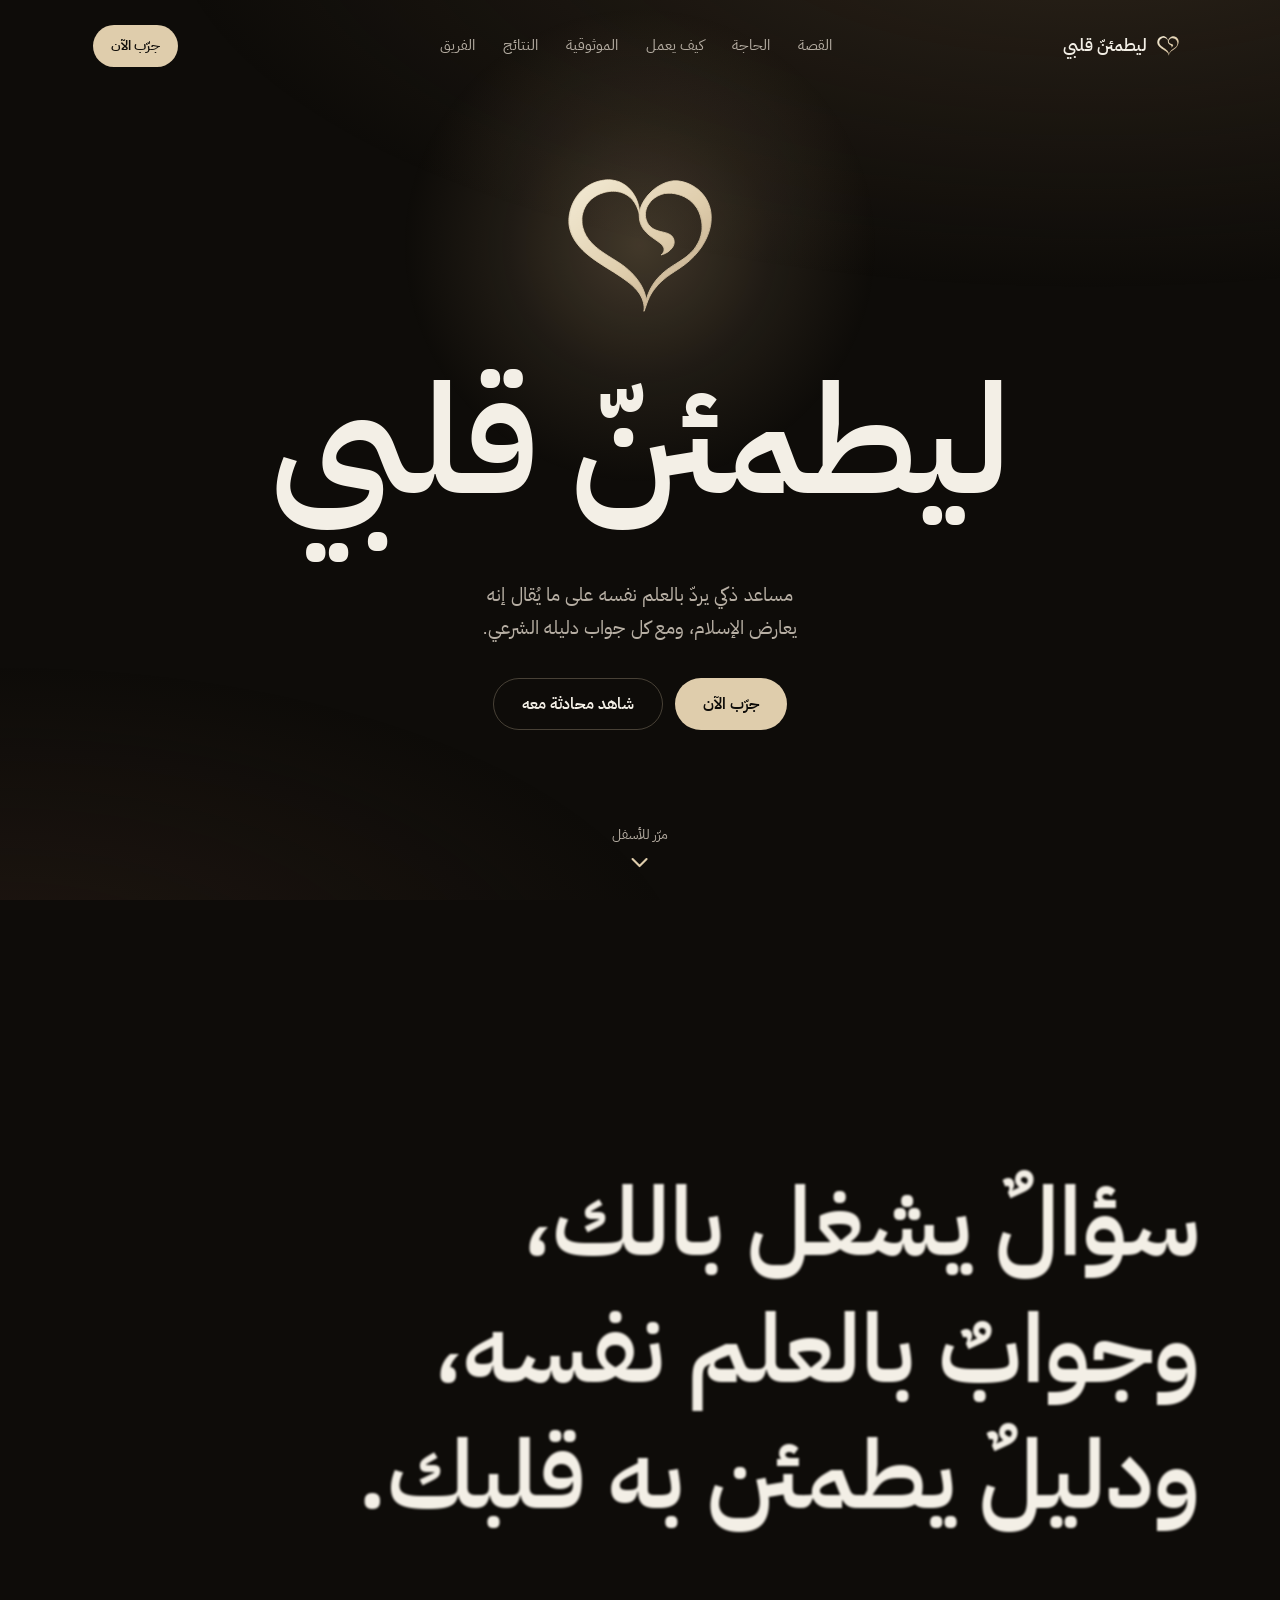
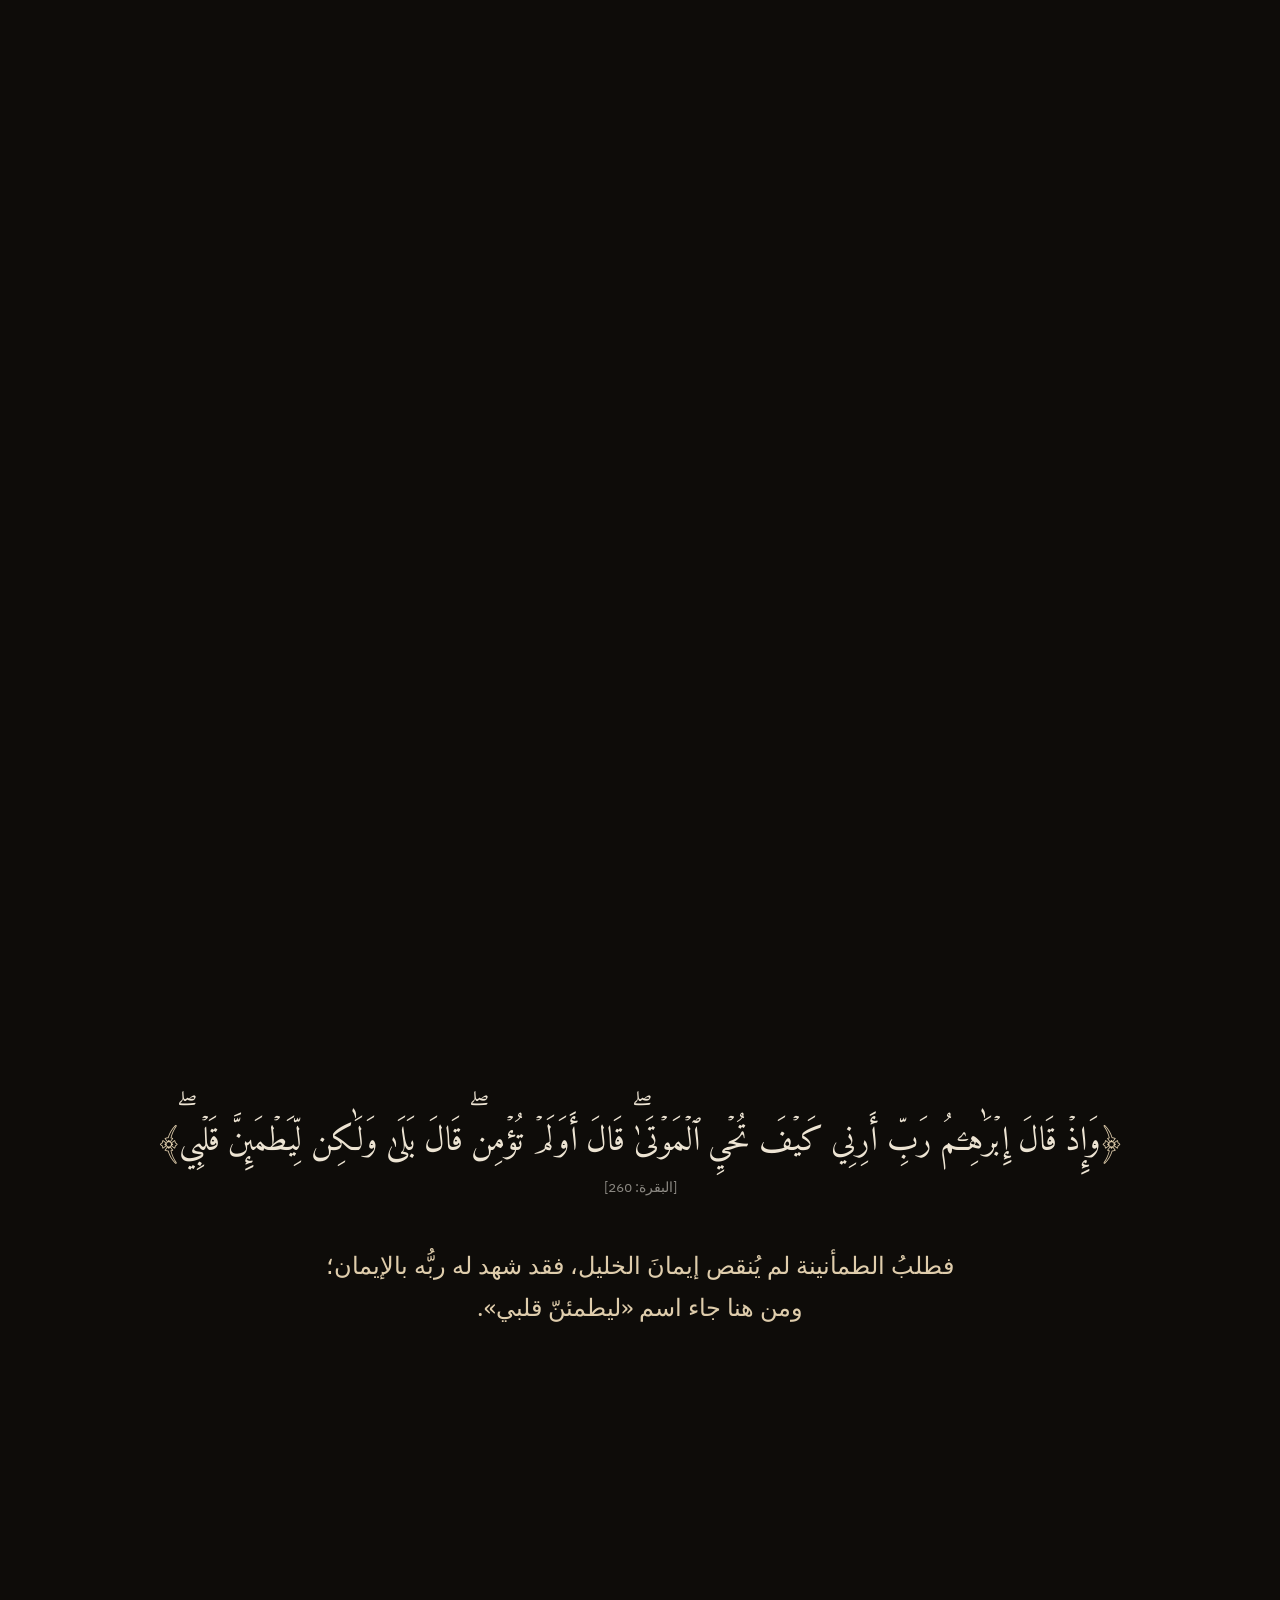
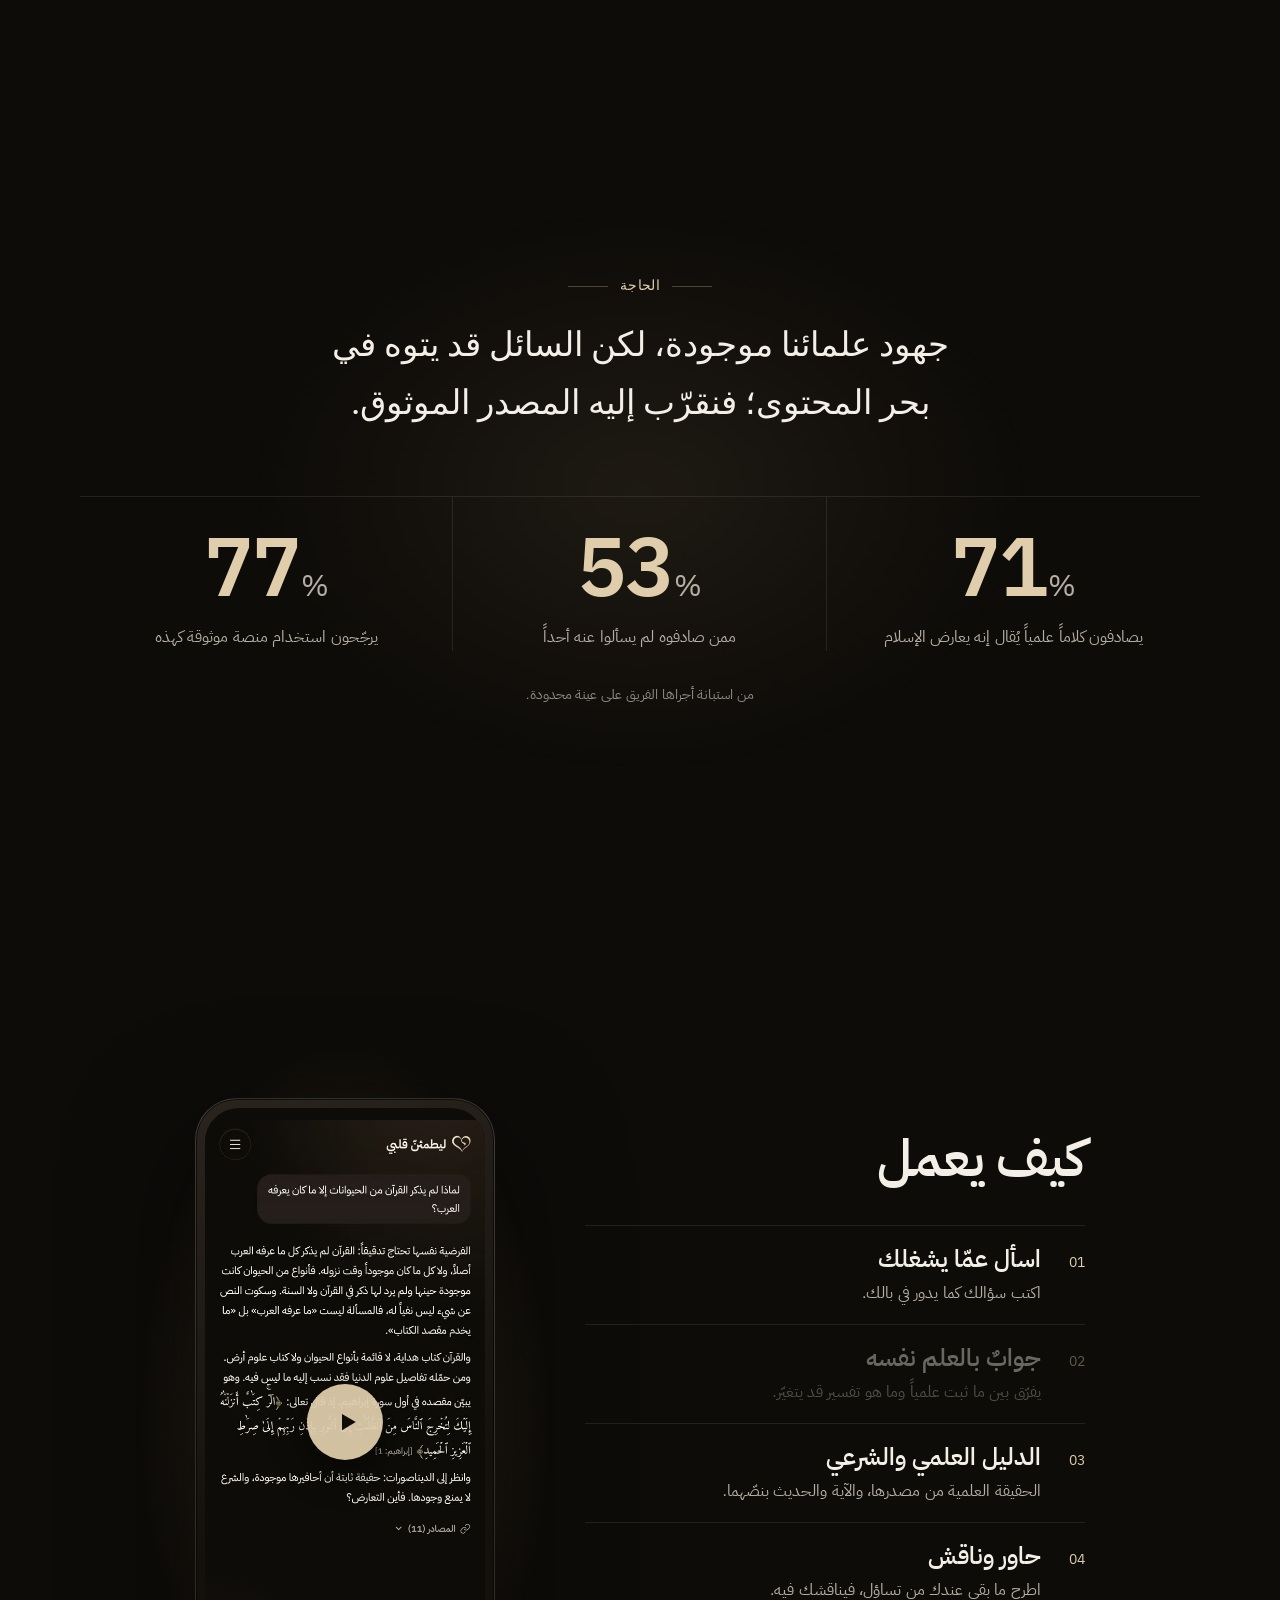
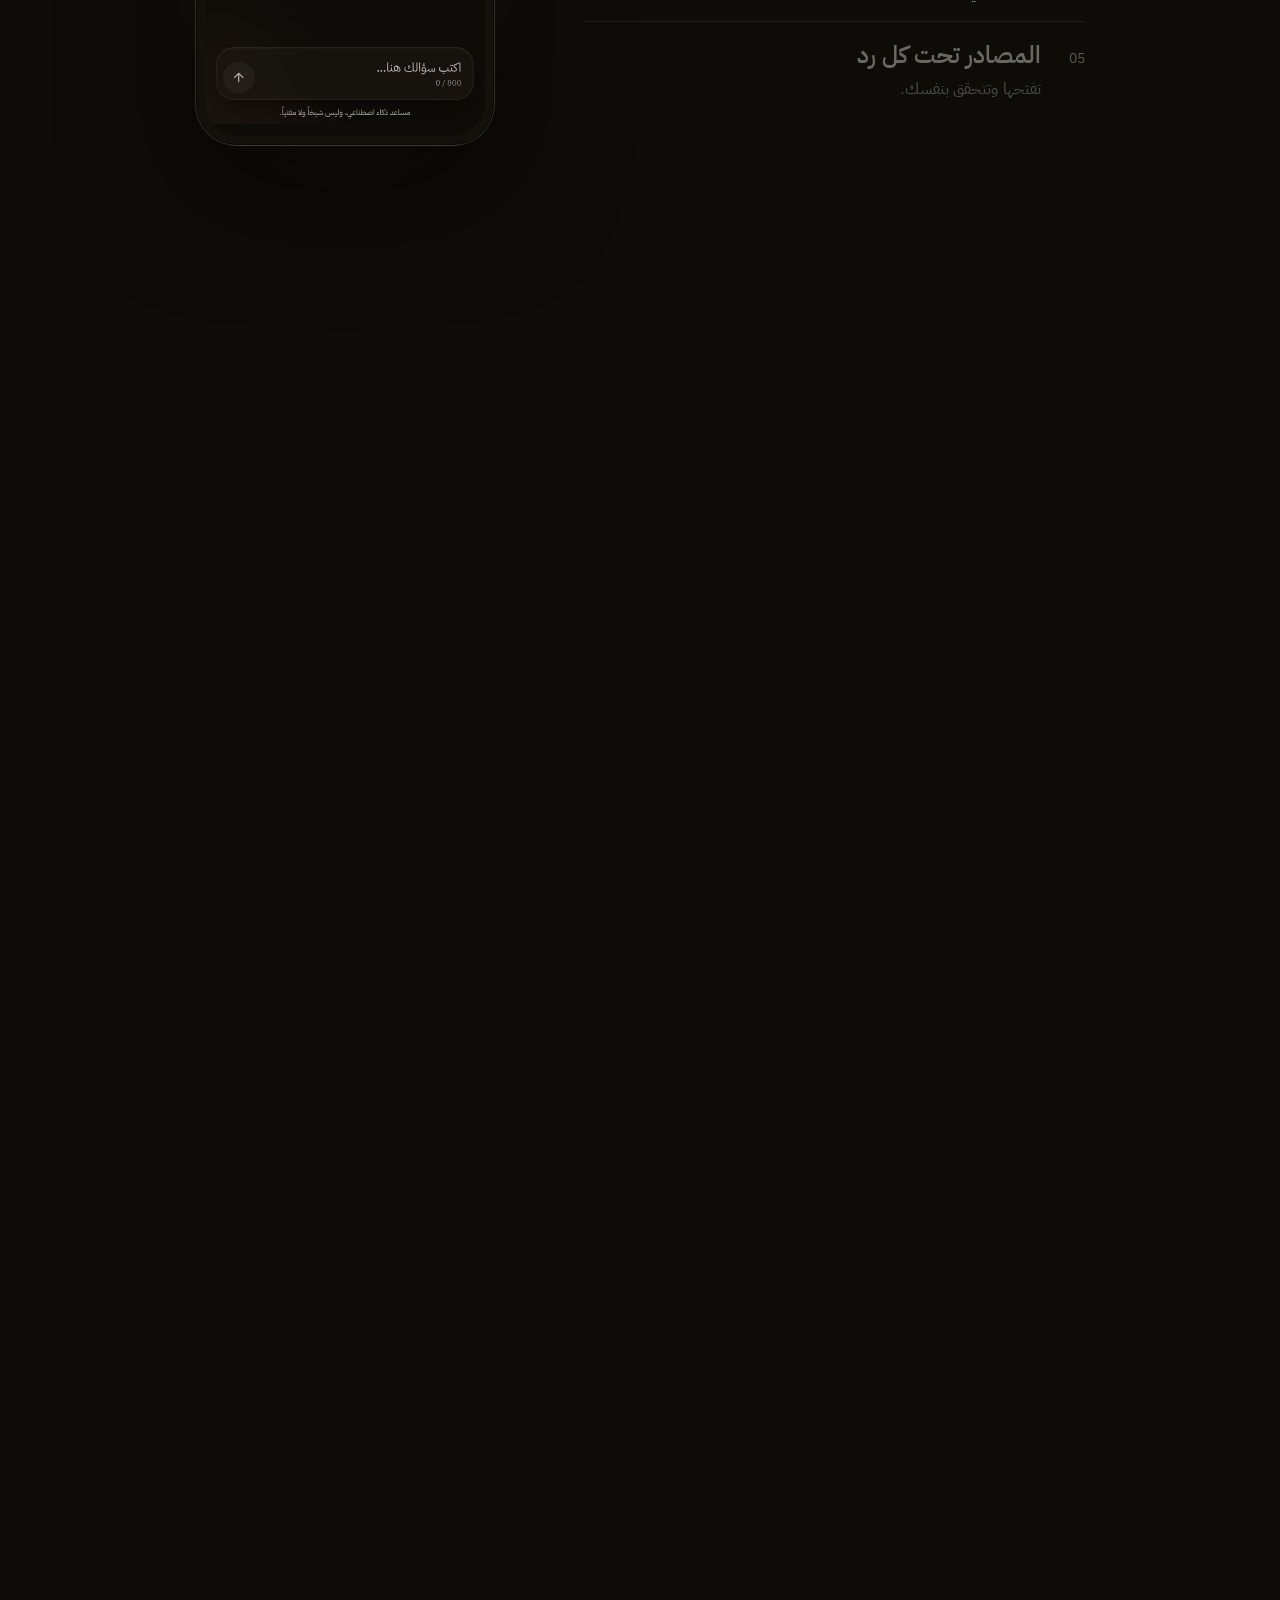
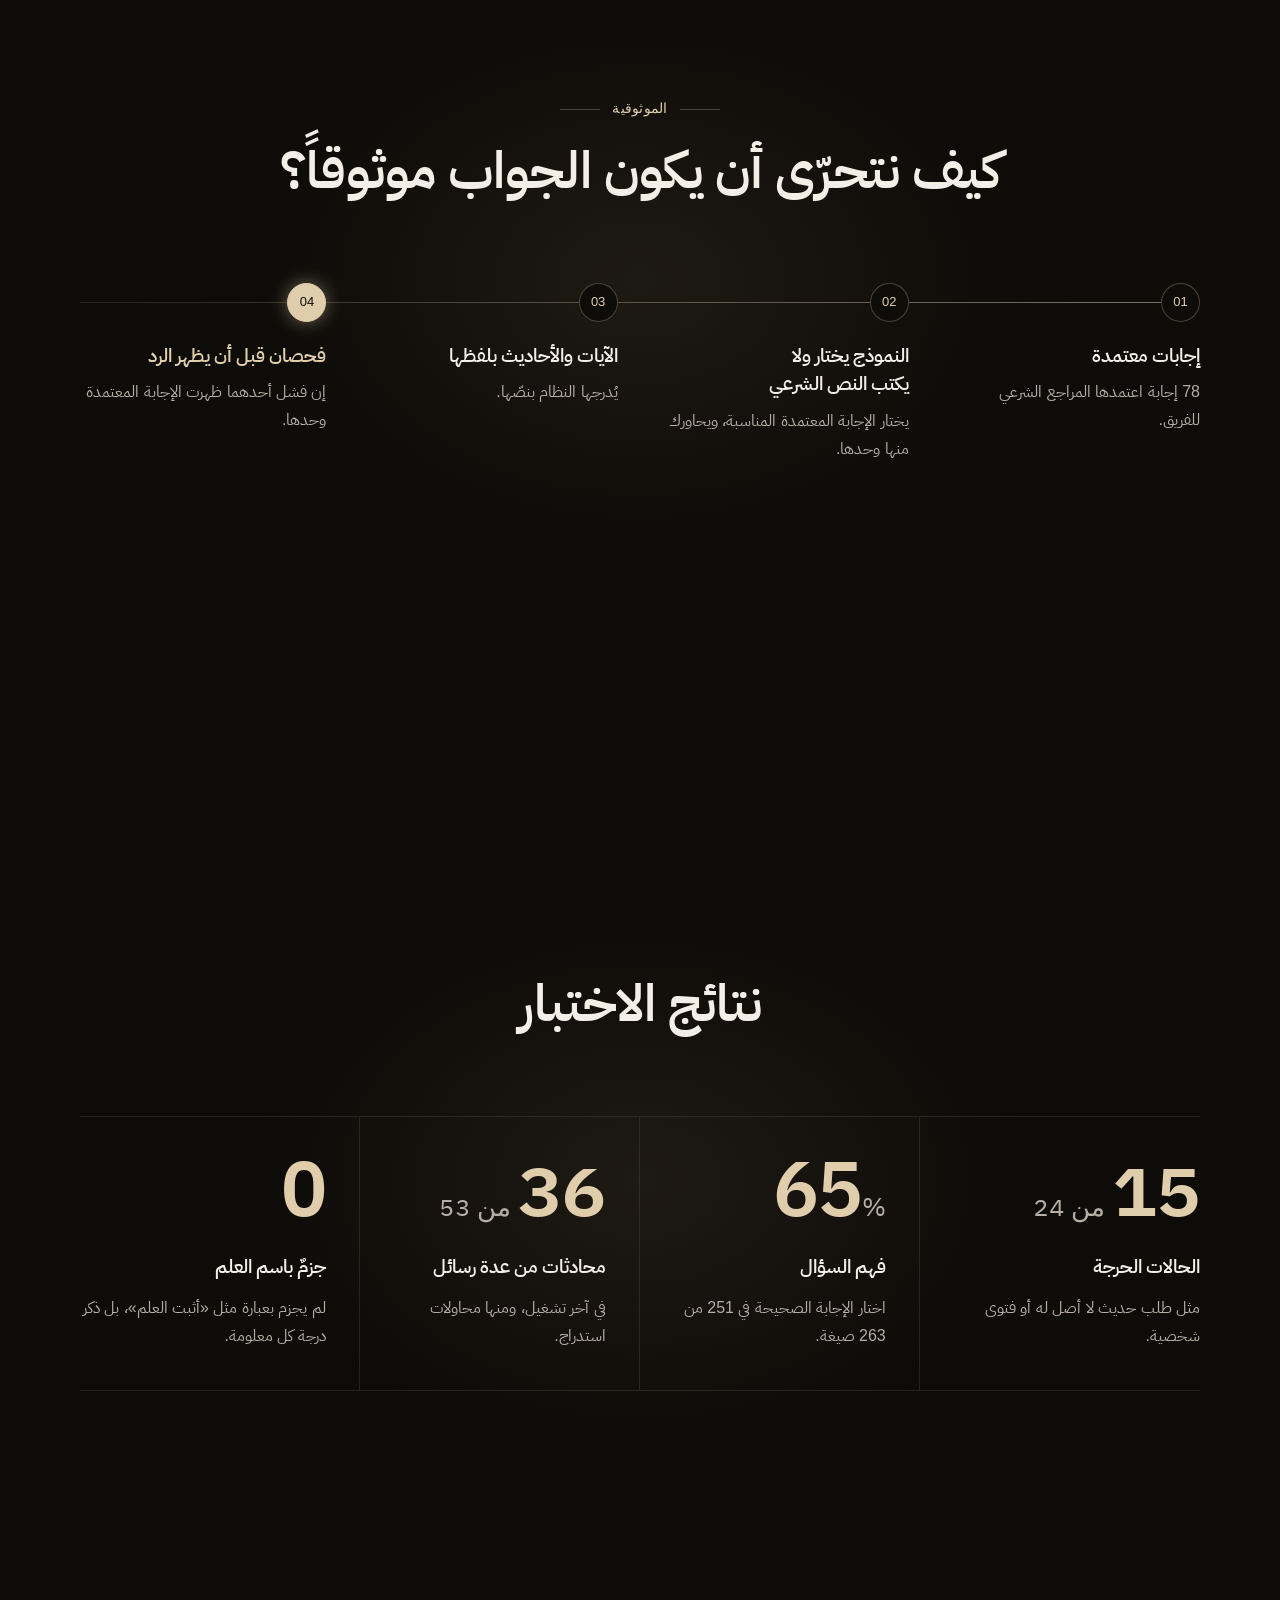
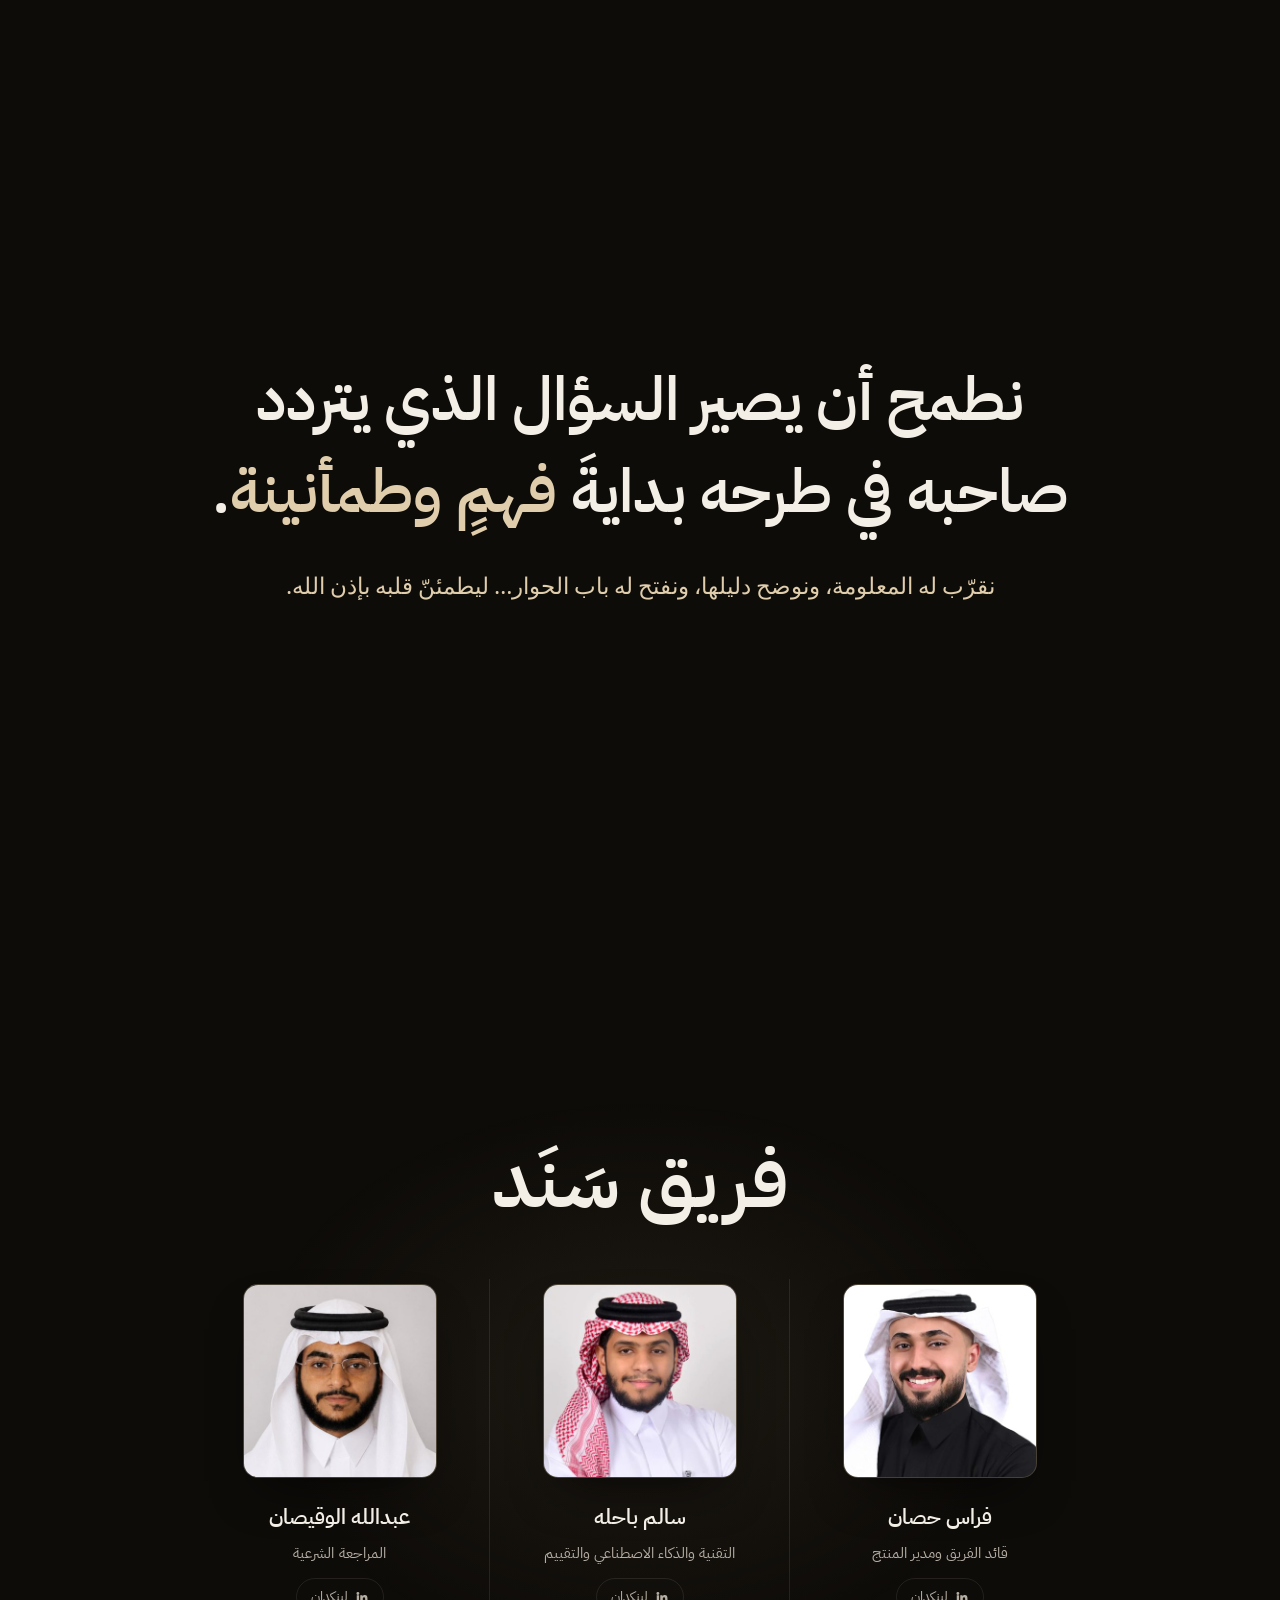
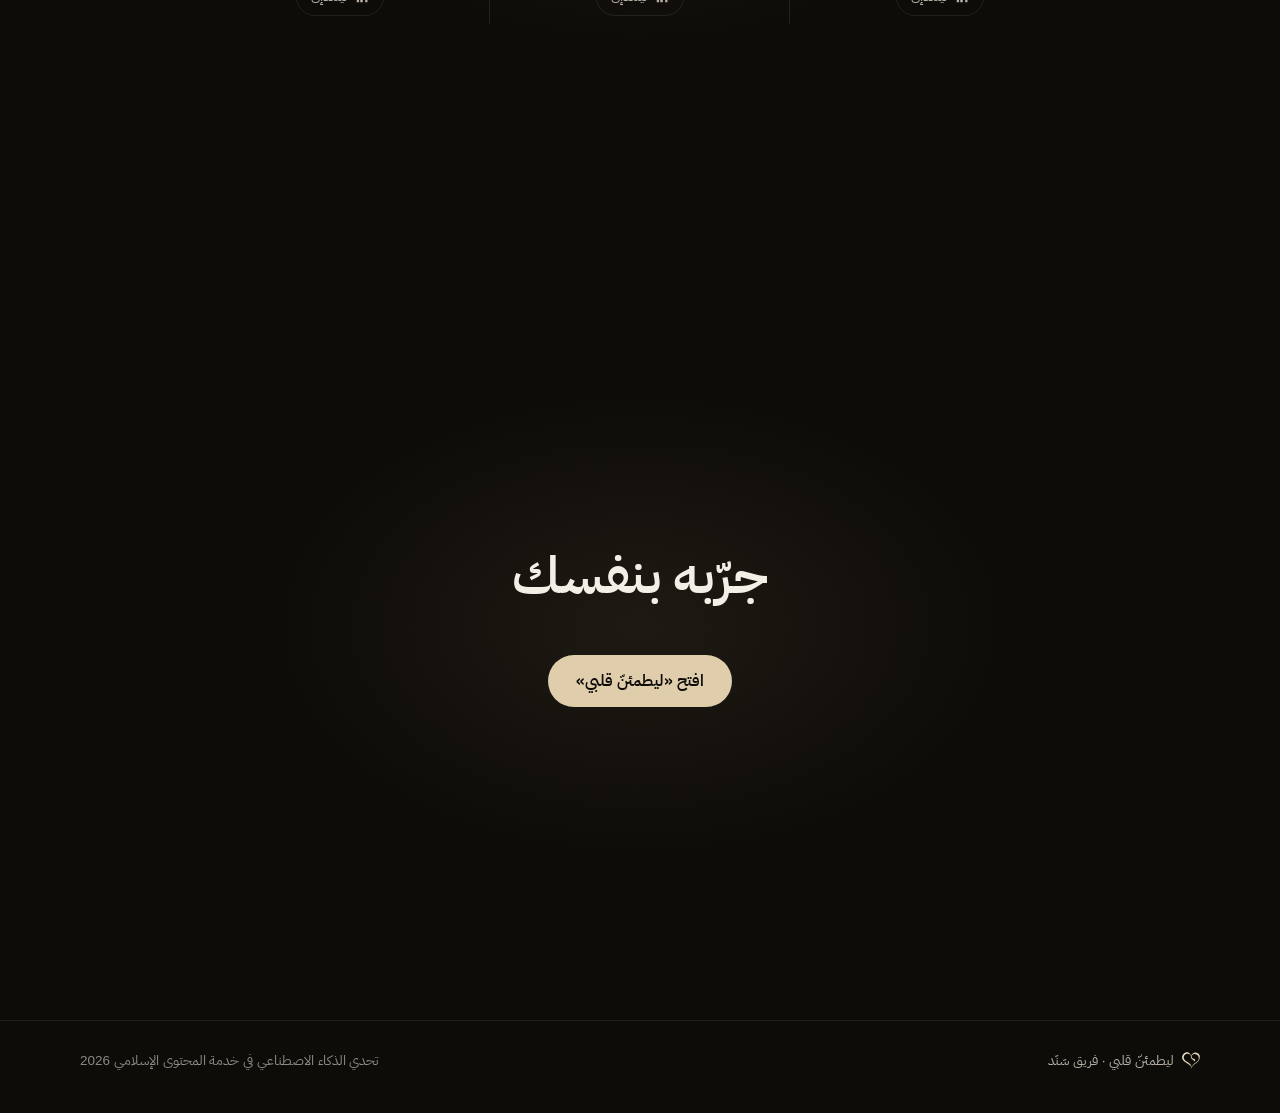
==== commit fbc8822e: "Showcase: smooth scrolling, centred section labels, survey numbers count; fresh files after deploys " ====
--- a/static/site/index.html
+++ b/static/site/index.html
@@ -105,7 +105,6 @@
      step's moment -->
 <section class="how" id="how">
   <div class="how-track">
-    <div class="how-snaps" aria-hidden="true"><i></i><i></i><i></i><i></i><i></i></div>
     <div class="how-stage">
       <div class="wrap how-grid">
         <h2 class="how-title">كيف يعمل</h2>
--- a/static/site/site.css
+++ b/static/site/site.css
@@ -57,9 +57,10 @@
   content: ""; position: absolute; inset: 0 6%; z-index: -1; pointer-events: none;
   background: radial-gradient(50% 45% at 50% 50%, rgba(217, 184, 139, .08), transparent 70%);
 }
-.eyebrow { color: var(--gold); font-size: 14px; font-weight: 500; letter-spacing: .02em; display: flex; align-items: center; gap: 12px; }
-.eyebrow::after { content: ""; width: 40px; height: 1px; background: var(--gold-line); }
-.sec-head { margin-bottom: clamp(44px, 6vw, 80px); }
+/* section labels and headings are centred on every section, the label between two short lines */
+.eyebrow { color: var(--gold); font-size: 14px; font-weight: 500; letter-spacing: .02em; display: flex; align-items: center; justify-content: center; gap: 12px; }
+.eyebrow::before, .eyebrow::after { content: ""; width: 40px; height: 1px; background: var(--gold-line); }
+.sec-head { margin-bottom: clamp(44px, 6vw, 80px); text-align: center; }
 .sec-head h2 { margin-top: 14px; font-size: clamp(30px, 4.4vw, 52px); font-weight: 600; line-height: 1.35; }
 .sec-head h2:first-child { margin-top: 0; }
 .fine { color: var(--dim); font-size: 13.5px; }
@@ -145,24 +146,24 @@
 
 /* the story of the name */
 .story { text-align: center; }
-.story .eyebrow { justify-content: center; }
 .story-verse { max-width: 1000px; margin: 26px auto 0; font-family: var(--quran); font-size: clamp(23px, 2.7vw, 34px); line-height: 2.25; color: #EDE4D3; }
 .story-close span { display: inline-block; }  /* wide screens break at the semicolon */
 .story-close { max-width: 820px; margin: clamp(30px, 4vw, 48px) auto 0; color: var(--gold); font-size: clamp(19px, 2vw, 24px); font-weight: 500; text-wrap: balance; }
 
 /* the need */
-.need-text { margin-top: 18px; max-width: 900px; font-size: clamp(22px, 2.7vw, 34px); line-height: 1.7; font-weight: 500; }
+.need { text-align: center; }
+.need-text { margin: 18px auto 0; max-width: 900px; font-size: clamp(22px, 2.7vw, 34px); line-height: 1.7; font-weight: 500; }
 .stats { margin-top: clamp(40px, 5vw, 64px); display: grid; grid-template-columns: repeat(3, 1fr); border-top: 1px solid var(--line); }
-.stat { padding: 30px clamp(20px, 3vw, 40px) 0; border-inline-start: 1px solid var(--line); }
-.stat:first-child { border-inline-start: 0; padding-inline-start: 0; }
+.stat { padding: 30px clamp(16px, 2.5vw, 32px) 0; border-inline-start: 1px solid var(--line); }
+.stat:first-child { border-inline-start: 0; }
 .stat b { display: block; font-size: clamp(56px, 6.5vw, 92px); font-weight: 600; line-height: 1; color: var(--gold); font-variant-numeric: tabular-nums; letter-spacing: -.02em; }
 .stat b small { font-size: .36em; color: var(--muted); font-weight: 500; letter-spacing: 0; }
-.stat > span { display: block; margin-top: 14px; max-width: 260px; text-wrap: pretty; color: var(--muted); font-size: 16px; line-height: 1.65; }
+.stat > span { display: block; margin: 14px auto 0; max-width: 260px; text-wrap: pretty; color: var(--muted); font-size: 16px; line-height: 1.65; }
 .need .fine { margin-top: 32px; }
 
 /* how it works: a tall track whose stage stays pinned to the screen while the scroll walks through the five steps,
    one stretch of scrolling each, so none is skipped unseen. The step in view is lit, a bar fills towards the next,
-   and the recording plays that step's moment. On touch screens each step is a resting point of the scroll.
+   and the recording plays that step's moment.
    Without scripts it is an ordinary section. In reading order: heading, recording, bars, steps; on wide screens the
    heading and the steps share the start column */
 .how { position: relative; isolation: isolate; scroll-margin-top: calc(-1 * (var(--nav-h) + 24px) - 2px); }  /* links land pinned on step 1 */
@@ -170,19 +171,6 @@
 .how-stage { padding: clamp(110px, 14vw, 190px) 0; }
 .js .how-track { height: 410vh; }  /* the screen, plus 62vh of scrolling per step */
 .js .how-stage { position: sticky; top: 0; height: 100vh; display: flex; align-items: center; padding: calc(var(--nav-h) + 30px) 0 30px; }
-.how-snaps { display: none; }
-.js .how-snaps { display: block; position: absolute; inset: 0; pointer-events: none; }
-/* each sits where its step starts, pushed down by the scroll padding, which the snap alignment takes off again */
-.how-snaps i { position: absolute; inset-inline: 0; height: 1px; top: calc(var(--k) * 62vh + 2px + var(--nav-h) + 24px); }
-.how-snaps i:nth-child(1) { --k: 0; }
-.how-snaps i:nth-child(2) { --k: 1; }
-.how-snaps i:nth-child(3) { --k: 2; }
-.how-snaps i:nth-child(4) { --k: 3; }
-.how-snaps i:nth-child(5) { --k: 4; }
-@media (hover: none) and (pointer: coarse) {
-  html.js { scroll-snap-type: y proximity; }
-  .how-snaps i { scroll-snap-align: start; scroll-snap-stop: always; }
-}
 .how-grid { display: grid; grid-template-columns: minmax(0, 500px) auto; justify-content: center; align-content: center; column-gap: clamp(48px, 7vw, 112px); }
 .how-title { grid-column: 1; grid-row: 1; align-self: end; margin-bottom: clamp(22px, 3.5vh, 36px); font-size: clamp(30px, 4.4vw, 52px); font-weight: 600; line-height: 1.35; }
 .steps { grid-column: 1; grid-row: 2; align-self: start; list-style: none; margin: 0; padding: 0; }
@@ -320,15 +308,14 @@
   .line { font-size: clamp(28px, 8.6vw, 38px); }
   .js .line { opacity: .24; }
   .stats { grid-template-columns: 1fr; }
-  .stat { display: grid; grid-template-columns: 104px 1fr; align-items: center; gap: 16px; padding: 18px 0; border-inline-start: 0; border-top: 1px solid var(--line); }
+  .stat { display: grid; grid-template-columns: 104px 1fr; align-items: center; gap: 16px; padding: 18px 0; border-inline-start: 0; border-top: 1px solid var(--line); text-align: start; }
   .stat:first-child { border-top: 0; }
   .stat b { font-size: 52px; }
-  .stat > span { margin-top: 0; font-size: 15px; }
+  .stat > span { margin: 0; font-size: 15px; }
   /* the pinned stage fills the screen: heading, the phone taking the height left, the bars, then the step's words,
      which cross-fade in place */
-  .js .how-track { height: 450vh; height: 450svh; }  /* the screen, plus 70svh of scrolling per step */
+  .js .how-track { height: 425vh; height: 425svh; }  /* the screen, plus 65svh of scrolling per step */
   .js .how-stage { height: 100vh; height: 100svh; align-items: stretch; padding: calc(var(--nav-h) + 22px) 0 16px; }
-  .how-snaps i { top: calc(var(--k) * 70vh + 2px + var(--nav-h) + 24px); top: calc(var(--k) * 70svh + 2px + var(--nav-h) + 24px); }
   .how-grid { display: block; }
   .js .how-grid { display: grid; grid-template-columns: minmax(0, 1fr); grid-template-rows: auto minmax(0, 1fr) auto auto; }
   .how-title { margin-bottom: 14px; font-size: 30px; text-align: center; }
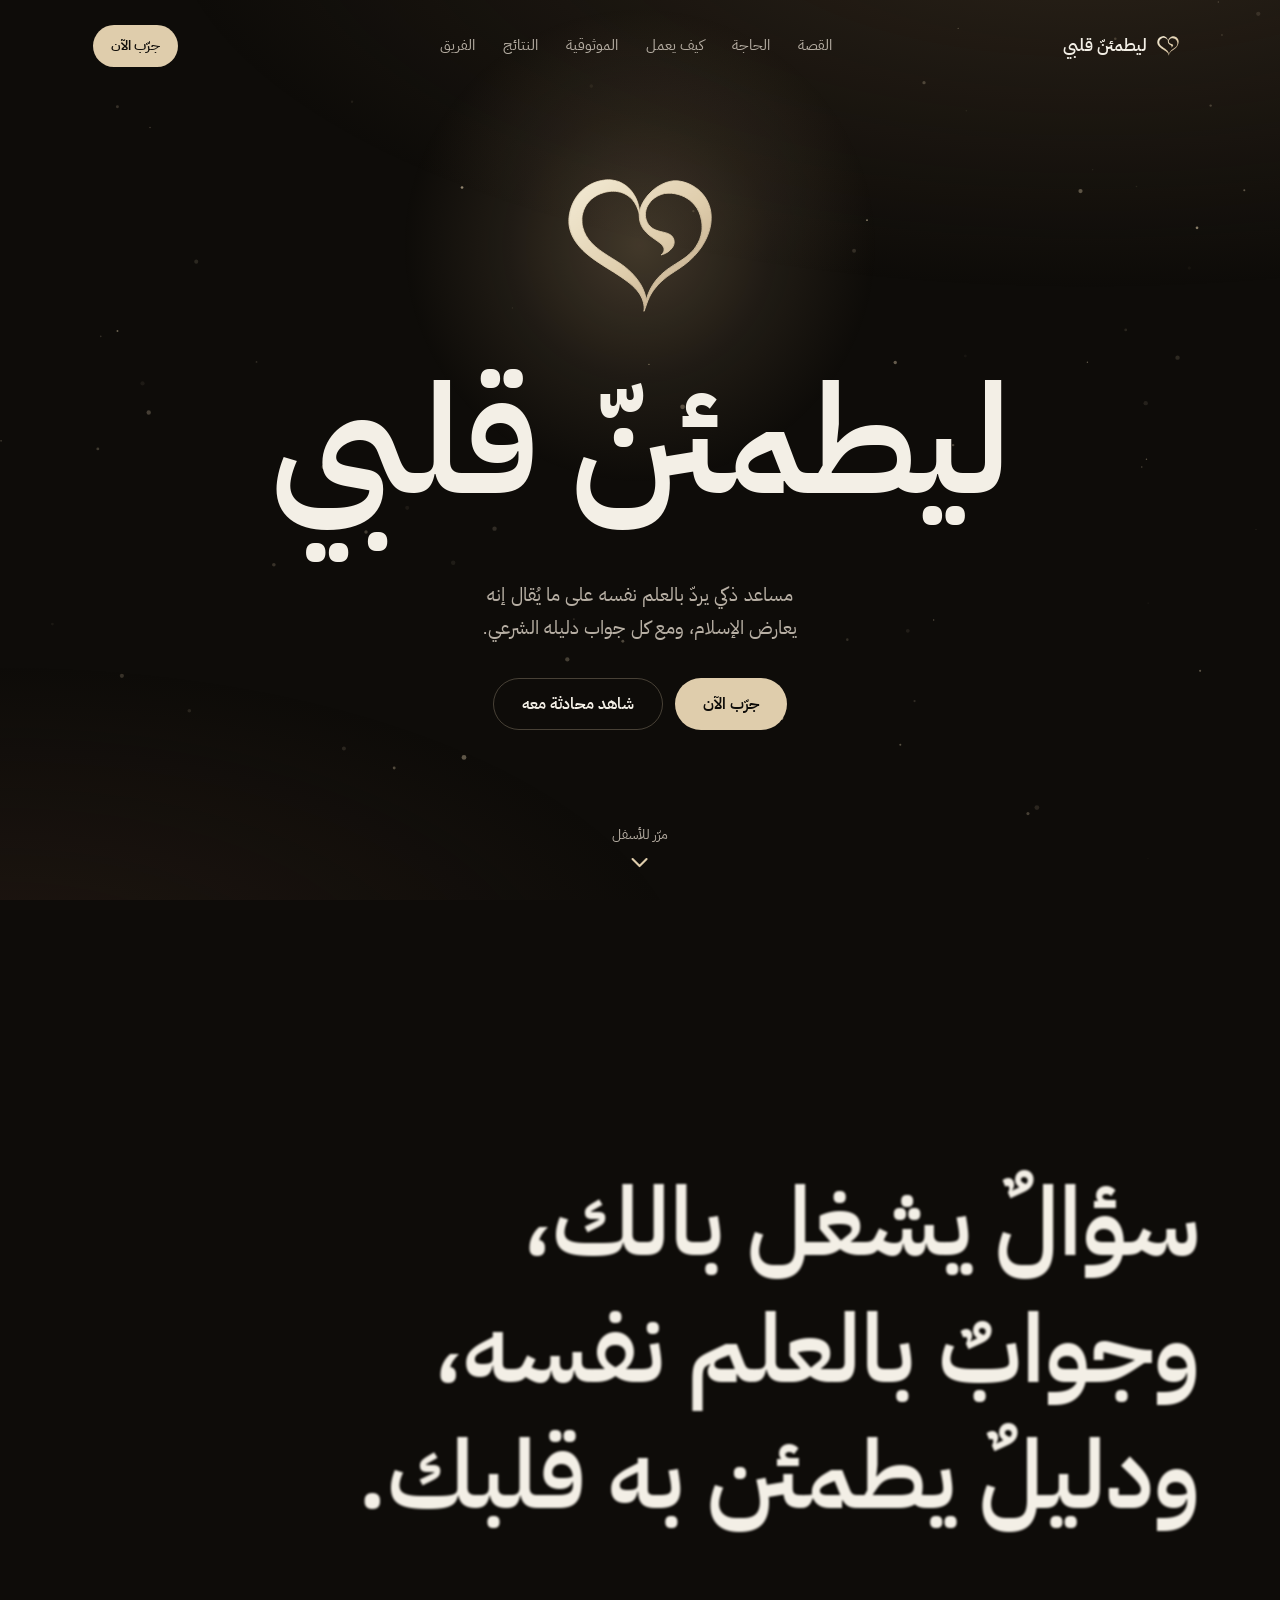
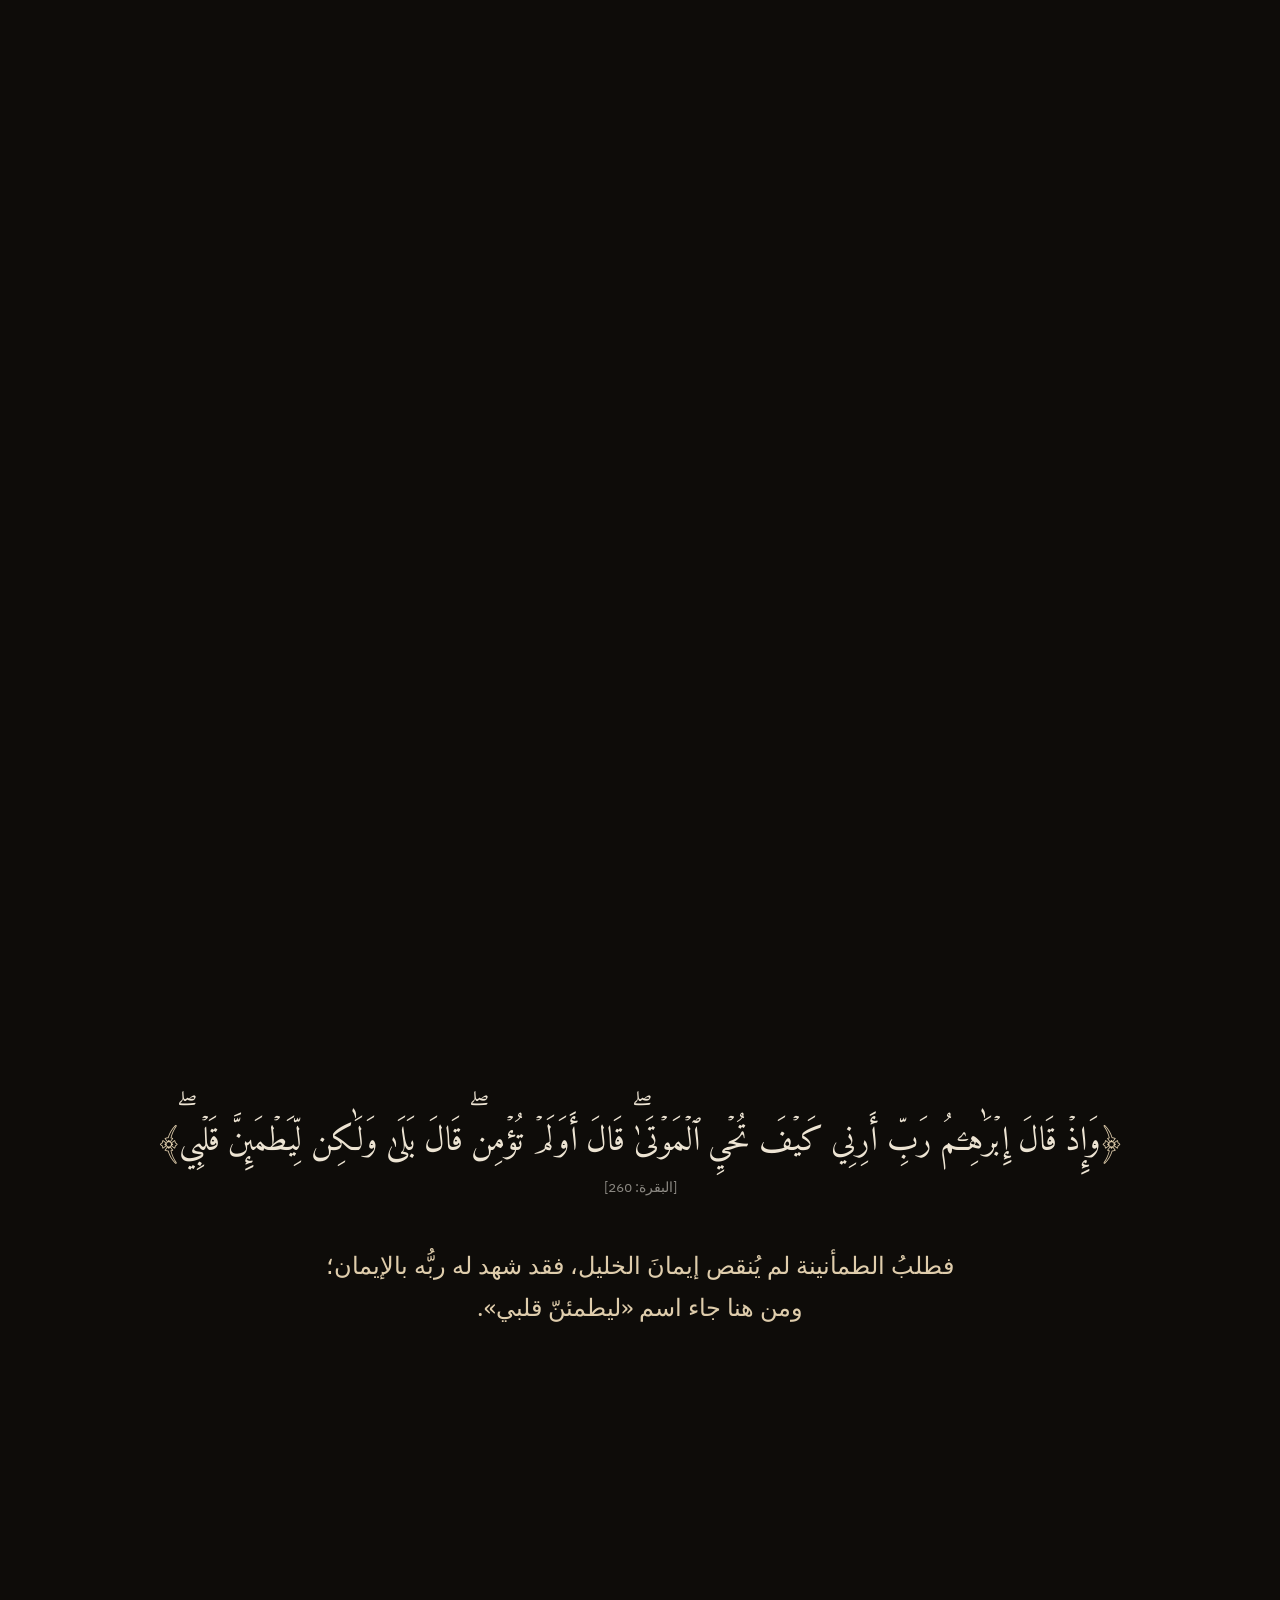
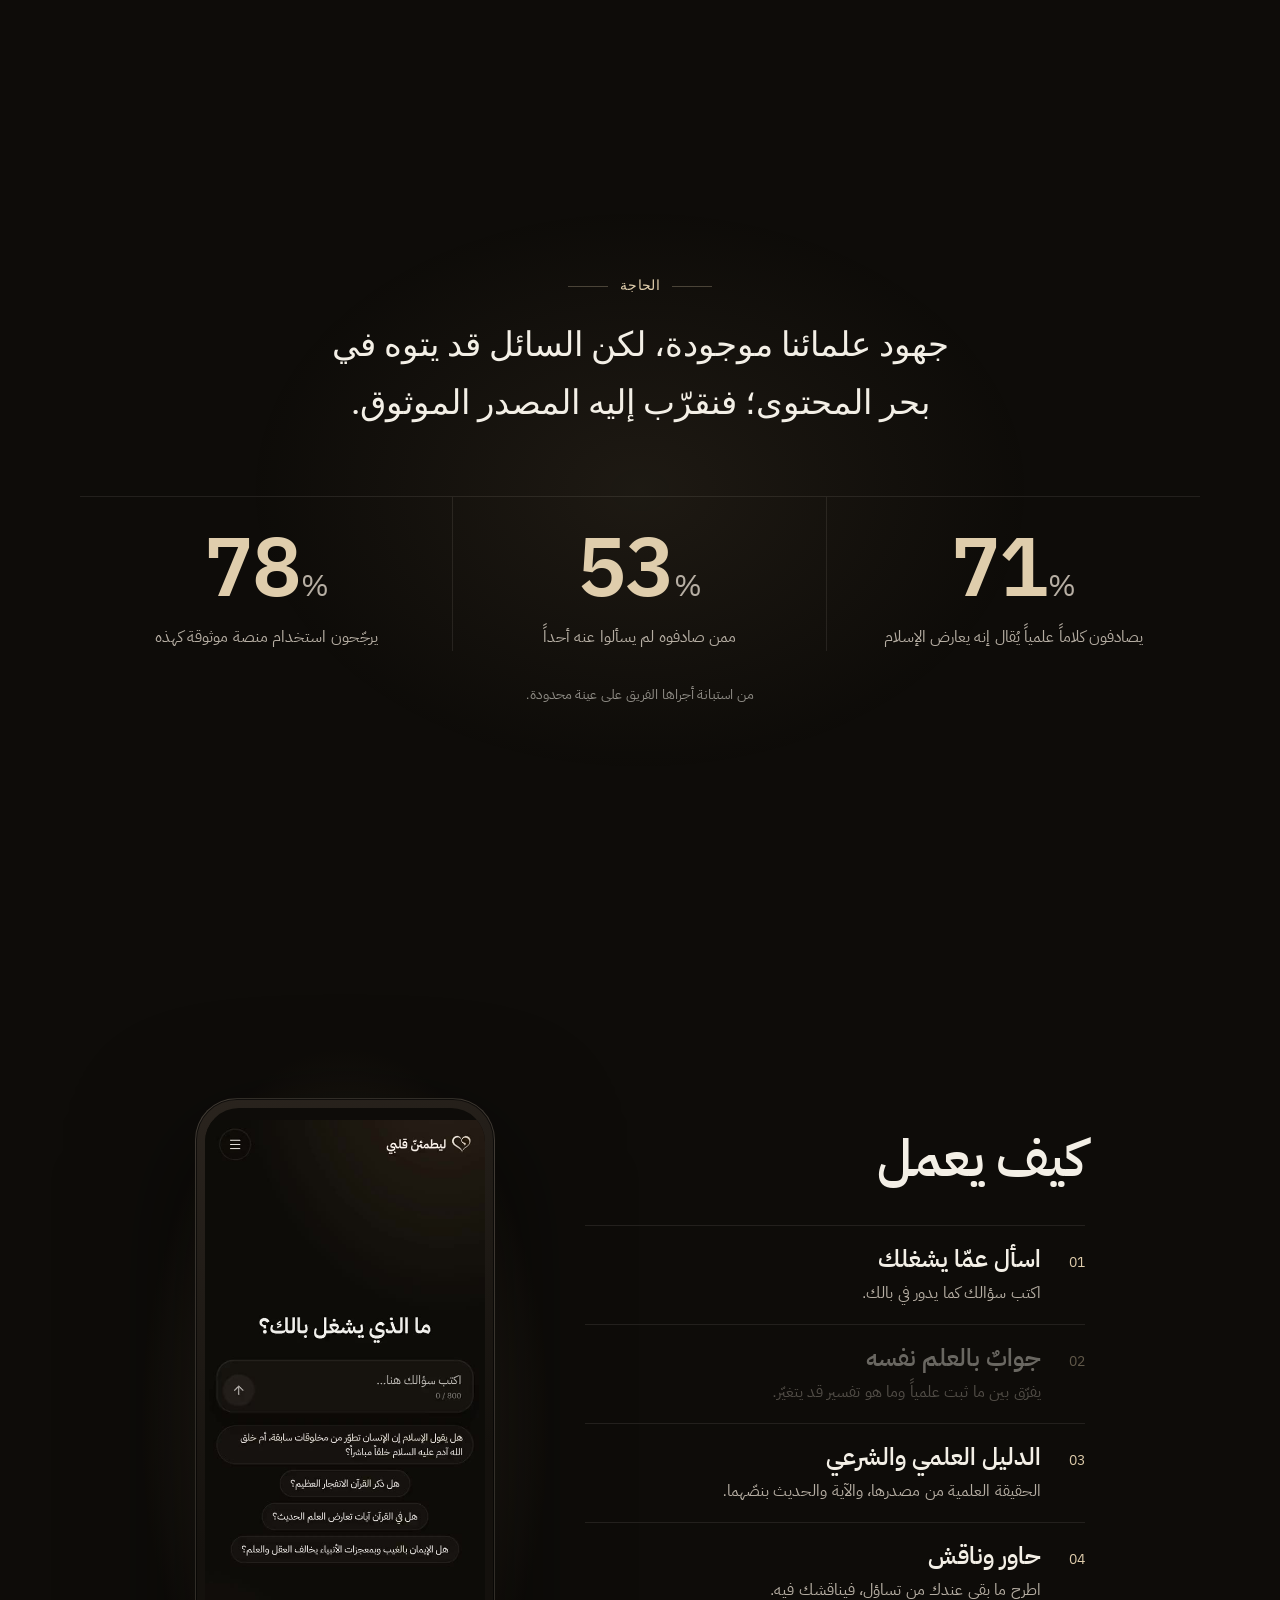
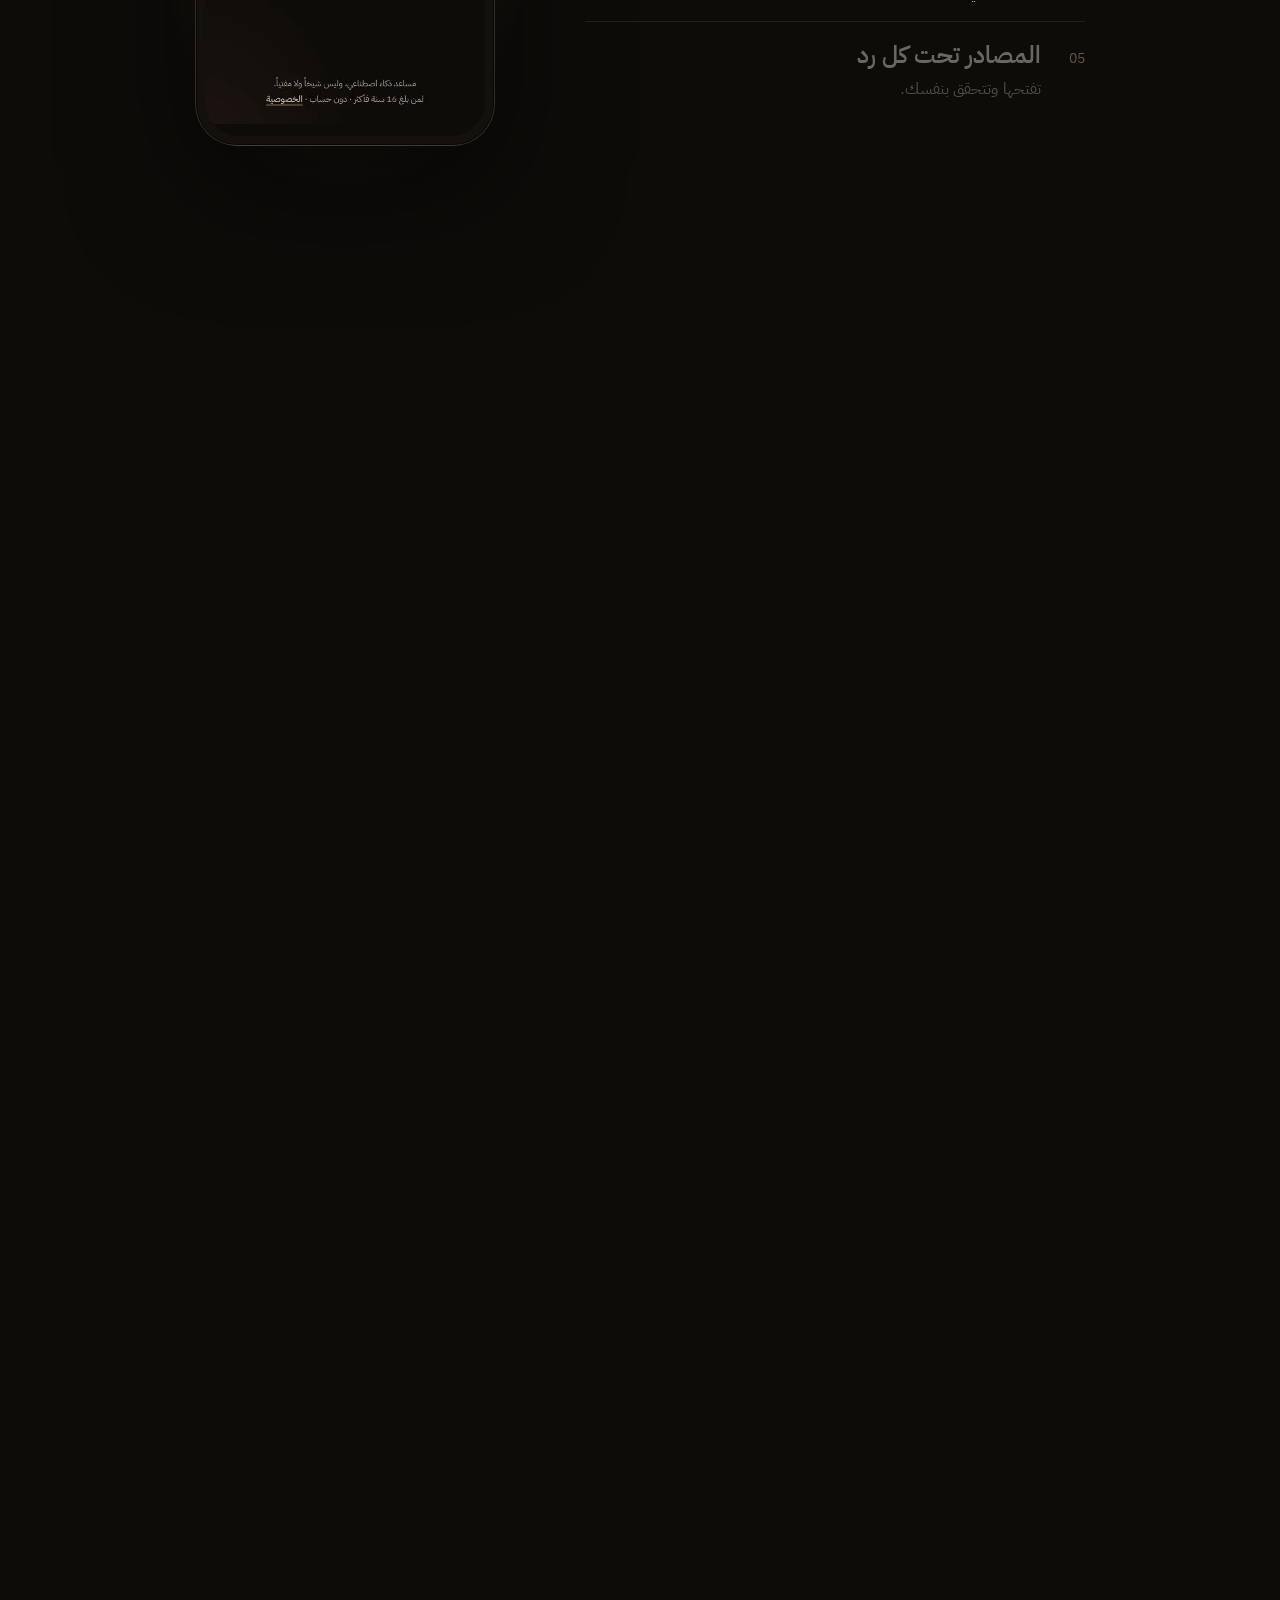
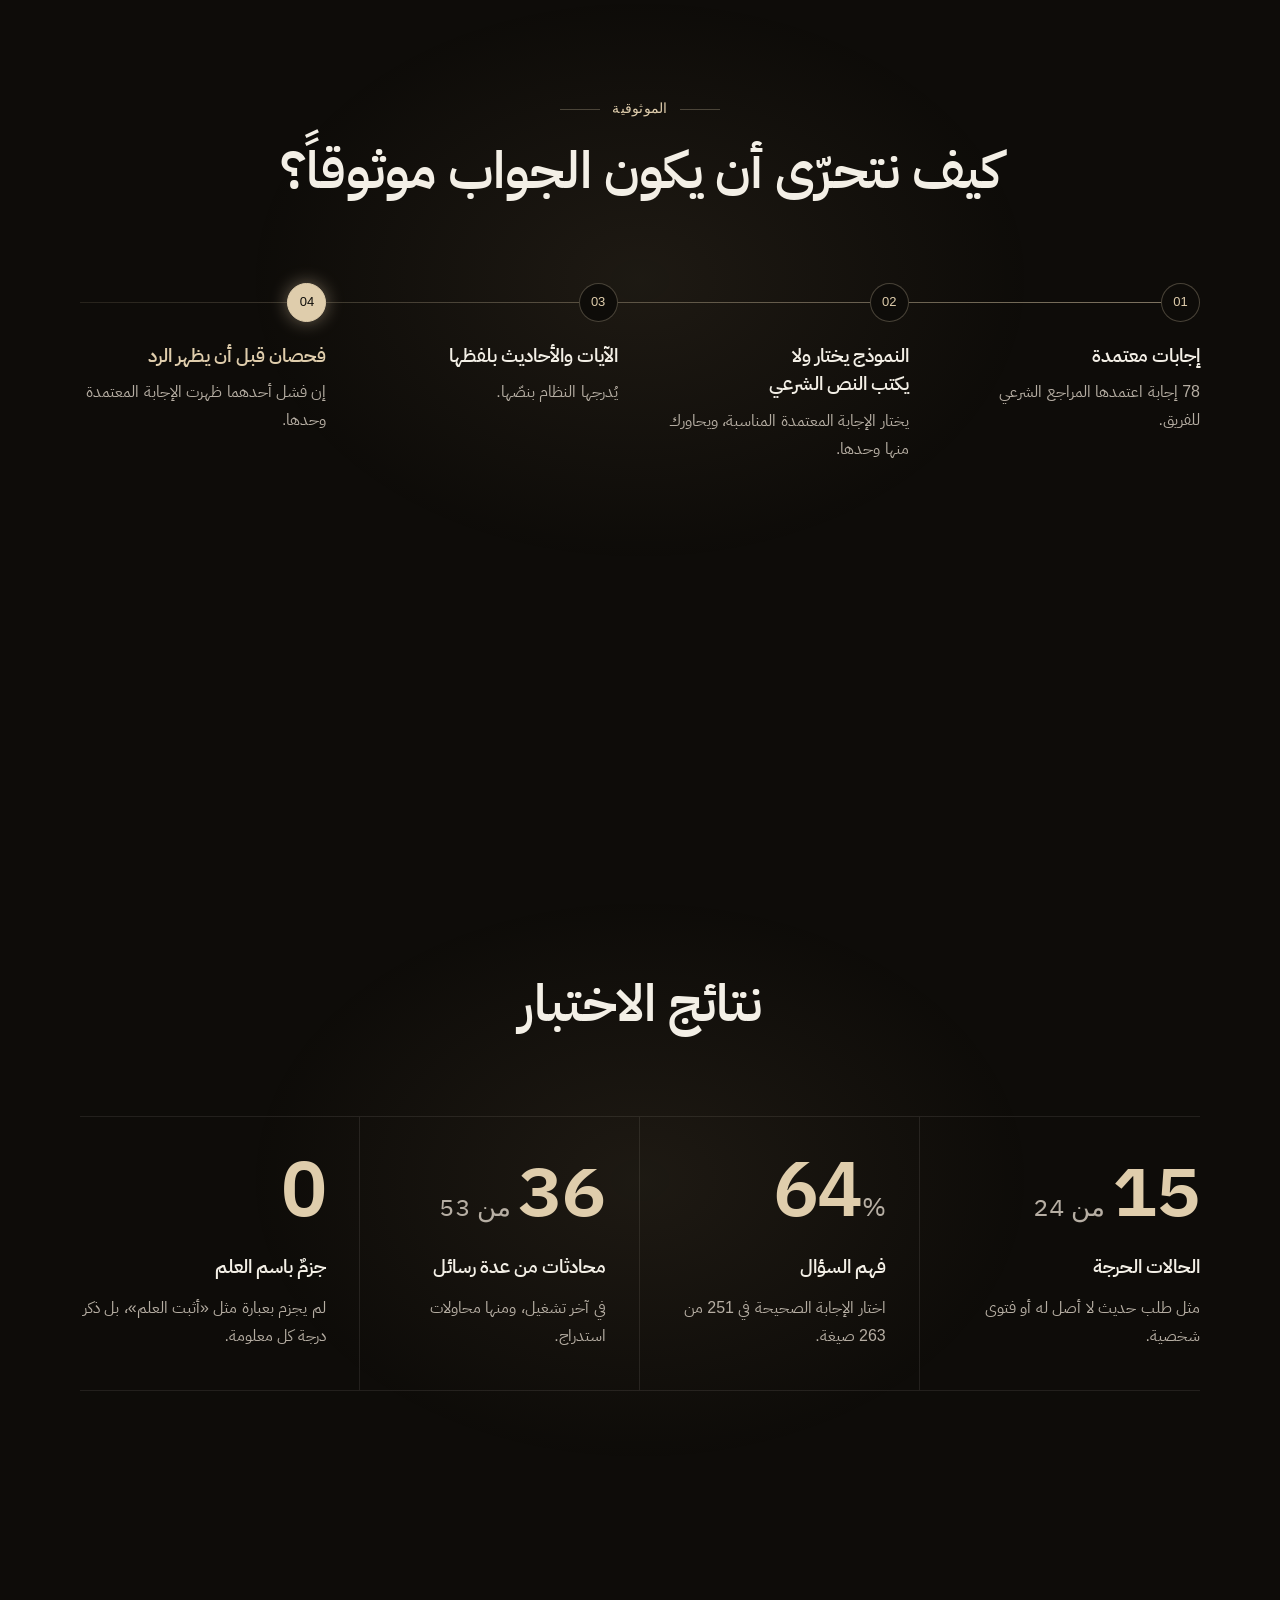
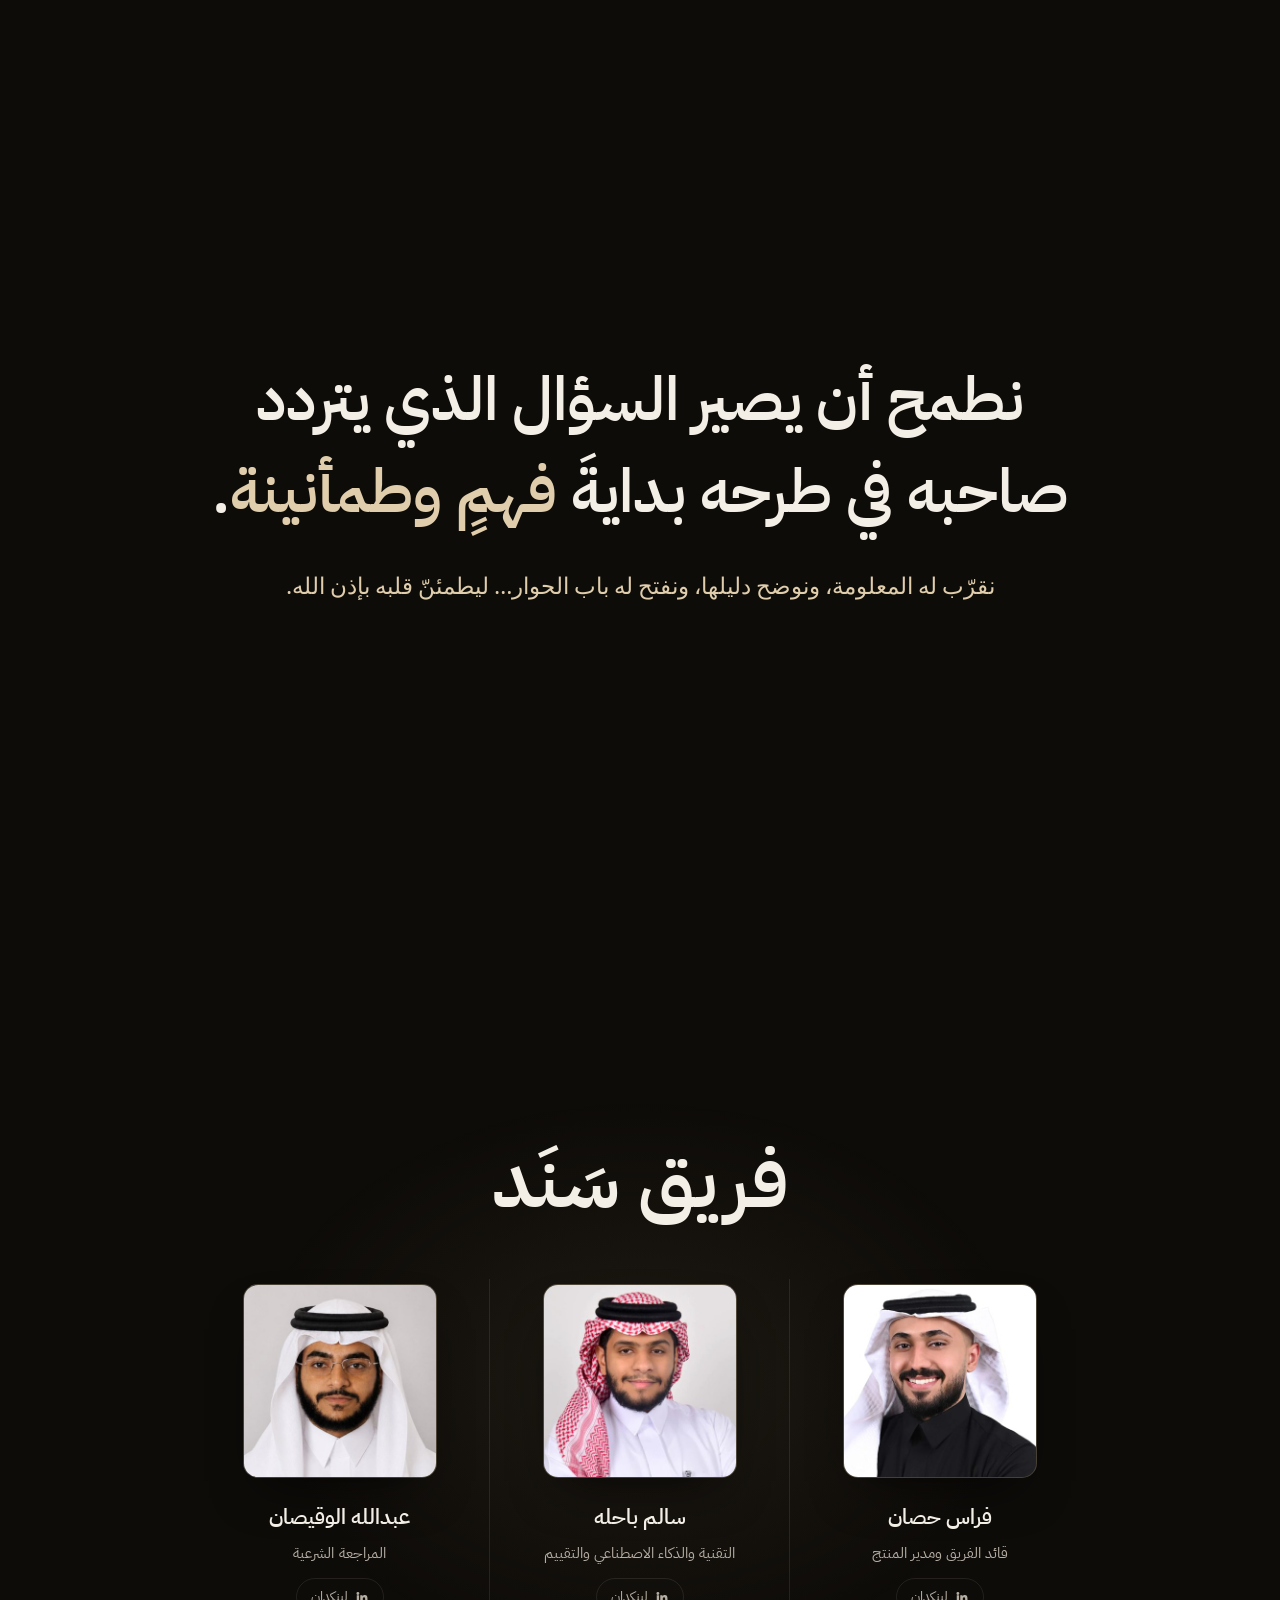
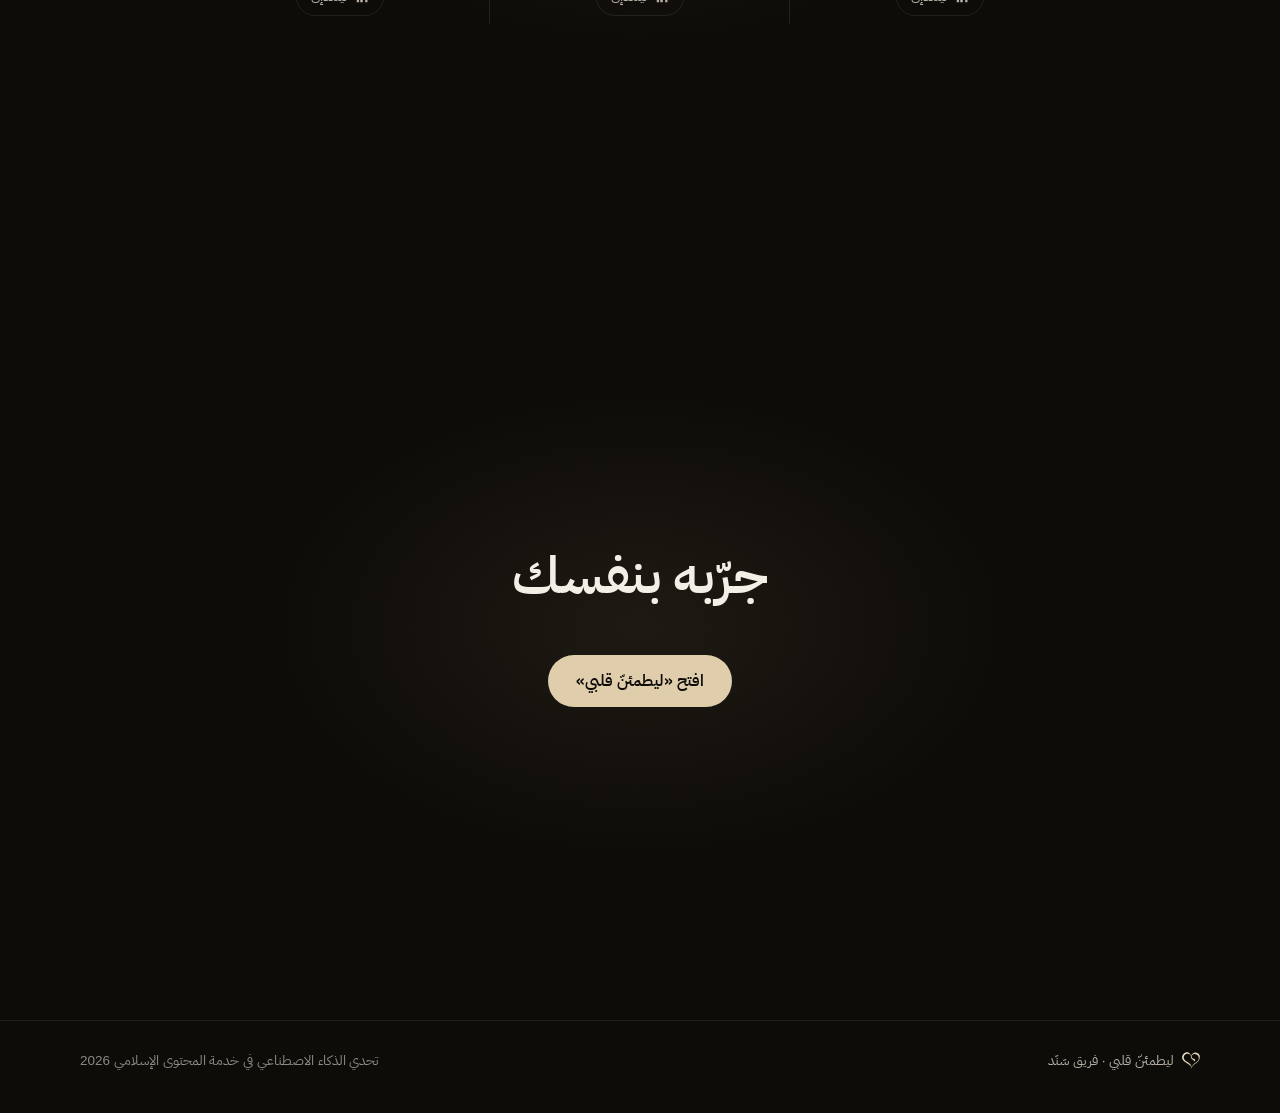
==== commit e19fa364: "Showcase: the recording follows the scroll; bigger team photos. Chat: fresh start every visit Showca" ====
--- a/static/site/index.html
+++ b/static/site/index.html
@@ -101,8 +101,8 @@
   </div>
 </section>
 
-<!-- 4 · how it works: the stage stays pinned while the scroll walks through the steps; the recording plays each
-     step's moment -->
+<!-- 4 · how it works: the stage stays pinned while the scroll walks through the steps, and the recording follows
+     the scroll -->
 <section class="how" id="how">
   <div class="how-track">
     <div class="how-stage">
@@ -110,17 +110,16 @@
         <h2 class="how-title">كيف يعمل</h2>
         <div class="stage">
           <div class="phone">
-            <video id="demo" data-src="/static/site/assets/demo.mp4" data-end="40.5" poster="/static/site/assets/demo-poster.jpg" muted playsinline preload="none" aria-label="تسجيل محادثة من الموقع المنشور"></video>
-            <button class="play" type="button" hidden aria-label="شغّل التسجيل"><svg viewBox="0 0 24 24" aria-hidden="true"><path d="M8 5.5v13l11-6.5z"/></svg></button>
+            <video id="demo" data-src="/static/site/assets/demo.mp4" data-end="29.5" poster="/static/site/assets/demo-poster.jpg" muted playsinline preload="none" aria-label="تسجيل محادثة من الموقع المنشور"></video>
           </div>
         </div>
         <div class="how-bars"><button type="button" data-bar aria-label="اسأل عمّا يشغلك"><i></i></button><button type="button" data-bar aria-label="جوابٌ بالعلم نفسه"><i></i></button><button type="button" data-bar aria-label="الدليل العلمي والشرعي"><i></i></button><button type="button" data-bar aria-label="حاور وناقش"><i></i></button><button type="button" data-bar aria-label="المصادر تحت كل رد"><i></i></button></div>
         <ol class="steps">
-          <li class="step" data-step data-t="11"><button type="button"><span class="step-n">01</span><span class="step-txt"><span class="step-title">اسأل عمّا يشغلك</span><span class="step-line">اكتب سؤالك كما يدور في بالك.</span></span></button><span class="step-bar" aria-hidden="true"><i></i></span></li>
-          <li class="step" data-step data-t="14.5"><button type="button"><span class="step-n">02</span><span class="step-txt"><span class="step-title">جوابٌ بالعلم نفسه</span><span class="step-line">يفرّق بين ما ثبت علمياً وما هو تفسير قد يتغيّر.</span></span></button><span class="step-bar" aria-hidden="true"><i></i></span></li>
-          <li class="step" data-step data-t="18.5"><button type="button"><span class="step-n">03</span><span class="step-txt"><span class="step-title">الدليل العلمي والشرعي</span><span class="step-line">الحقيقة العلمية من مصدرها، والآية والحديث بنصّهما.</span></span></button><span class="step-bar" aria-hidden="true"><i></i></span></li>
-          <li class="step" data-step data-t="22"><button type="button"><span class="step-n">04</span><span class="step-txt"><span class="step-title">حاور وناقش</span><span class="step-line">اطرح ما بقي عندك من تساؤل، فيناقشك فيه.</span></span></button><span class="step-bar" aria-hidden="true"><i></i></span></li>
-          <li class="step" data-step data-t="36.6"><button type="button"><span class="step-n">05</span><span class="step-txt"><span class="step-title">المصادر تحت كل رد</span><span class="step-line">تفتحها وتتحقق بنفسك.</span></span></button><span class="step-bar" aria-hidden="true"><i></i></span></li>
+          <li class="step" data-step data-t="0"><button type="button"><span class="step-n">01</span><span class="step-txt"><span class="step-title">اسأل عمّا يشغلك</span><span class="step-line">اكتب سؤالك كما يدور في بالك.</span></span></button><span class="step-bar" aria-hidden="true"><i></i></span></li>
+          <li class="step" data-step data-t="3.5"><button type="button"><span class="step-n">02</span><span class="step-txt"><span class="step-title">جوابٌ بالعلم نفسه</span><span class="step-line">يفرّق بين ما ثبت علمياً وما هو تفسير قد يتغيّر.</span></span></button><span class="step-bar" aria-hidden="true"><i></i></span></li>
+          <li class="step" data-step data-t="7.5"><button type="button"><span class="step-n">03</span><span class="step-txt"><span class="step-title">الدليل العلمي والشرعي</span><span class="step-line">الحقيقة العلمية من مصدرها، والآية والحديث بنصّهما.</span></span></button><span class="step-bar" aria-hidden="true"><i></i></span></li>
+          <li class="step" data-step data-t="11"><button type="button"><span class="step-n">04</span><span class="step-txt"><span class="step-title">حاور وناقش</span><span class="step-line">اطرح ما بقي عندك من تساؤل، فيناقشك فيه.</span></span></button><span class="step-bar" aria-hidden="true"><i></i></span></li>
+          <li class="step" data-step data-t="25.6"><button type="button"><span class="step-n">05</span><span class="step-txt"><span class="step-title">المصادر تحت كل رد</span><span class="step-line">تفتحها وتتحقق بنفسك.</span></span></button><span class="step-bar" aria-hidden="true"><i></i></span></li>
         </ol>
       </div>
     </div>
--- a/static/site/site.css
+++ b/static/site/site.css
@@ -196,12 +196,7 @@
   content: ""; position: absolute; inset: -60px; z-index: -1; border-radius: 50%;
   background: radial-gradient(closest-side, rgba(217, 184, 139, .22), transparent);
 }
-.phone video { width: 100%; height: 100%; object-fit: contain; border-radius: 34px; background: #0E0C09; transition: opacity .25s; }
-.phone video.jump { opacity: 0; }
-/* shown only when the phone refuses to start the recording by itself (low power mode, reduced motion) */
-.play { position: absolute; inset: 0; margin: auto; width: 76px; height: 76px; border: 0; border-radius: 50%; display: grid; place-items: center; background: rgba(223, 205, 172, .94); color: var(--bg); cursor: pointer; box-shadow: 0 12px 34px rgba(0, 0, 0, .55); }
-.play[hidden] { display: none; }
-.play svg { width: 30px; height: 30px; fill: currentColor; transform: translateX(2px); }
+.phone video { width: 100%; height: 100%; object-fit: contain; border-radius: 34px; background: #0E0C09; }
 
 /* trust: four links in a chain */
 .flow { list-style: none; margin: 0; padding: 0; display: grid; grid-template-columns: repeat(4, 1fr); gap: clamp(24px, 3.5vw, 48px); position: relative; }
@@ -351,12 +346,13 @@
   .metric h3 { margin-top: 2px; font-size: 18px; }
   .metric p { margin-top: 6px; }
   .team { grid-template-columns: 1fr; }
-  .member { display: grid; grid-template-columns: 84px 1fr; column-gap: 16px; align-items: center; text-align: start; padding: 18px 0; border-inline-start: 0; border-top: 1px solid var(--line); }
+  /* a large photo beside the name, the role and the link, which sit centred against it */
+  .member { display: grid; grid-template-columns: 136px 1fr; grid-template-rows: 1fr auto auto auto 1fr; column-gap: 18px; text-align: start; padding: 20px 0; border-inline-start: 0; border-top: 1px solid var(--line); }
   .member:first-child { border-top: 0; }
-  .member .li { grid-column: 2; justify-self: start; margin-top: 8px; }
-  .avatar { width: 84px; grid-row: span 3; align-self: start; margin: 0; border-radius: 10px; box-shadow: 0 0 0 1px var(--gold-line); }
-  .member h3 { margin-top: 0; font-size: 18px; }
-  .member p { margin-top: 0; }
+  .avatar { width: 136px; grid-column: 1; grid-row: 1 / -1; margin: 0; border-radius: 12px; box-shadow: 0 0 0 1px var(--gold-line), 0 18px 40px -18px rgba(0, 0, 0, .7); }
+  .member h3 { grid-column: 2; grid-row: 2; margin-top: 0; font-size: 19px; }
+  .member p { grid-column: 2; grid-row: 3; margin-top: 2px; }
+  .member .li { grid-column: 2; grid-row: 4; justify-self: start; margin-top: 10px; }
   .foot-in { flex-direction: column; text-align: center; }
 }
 
